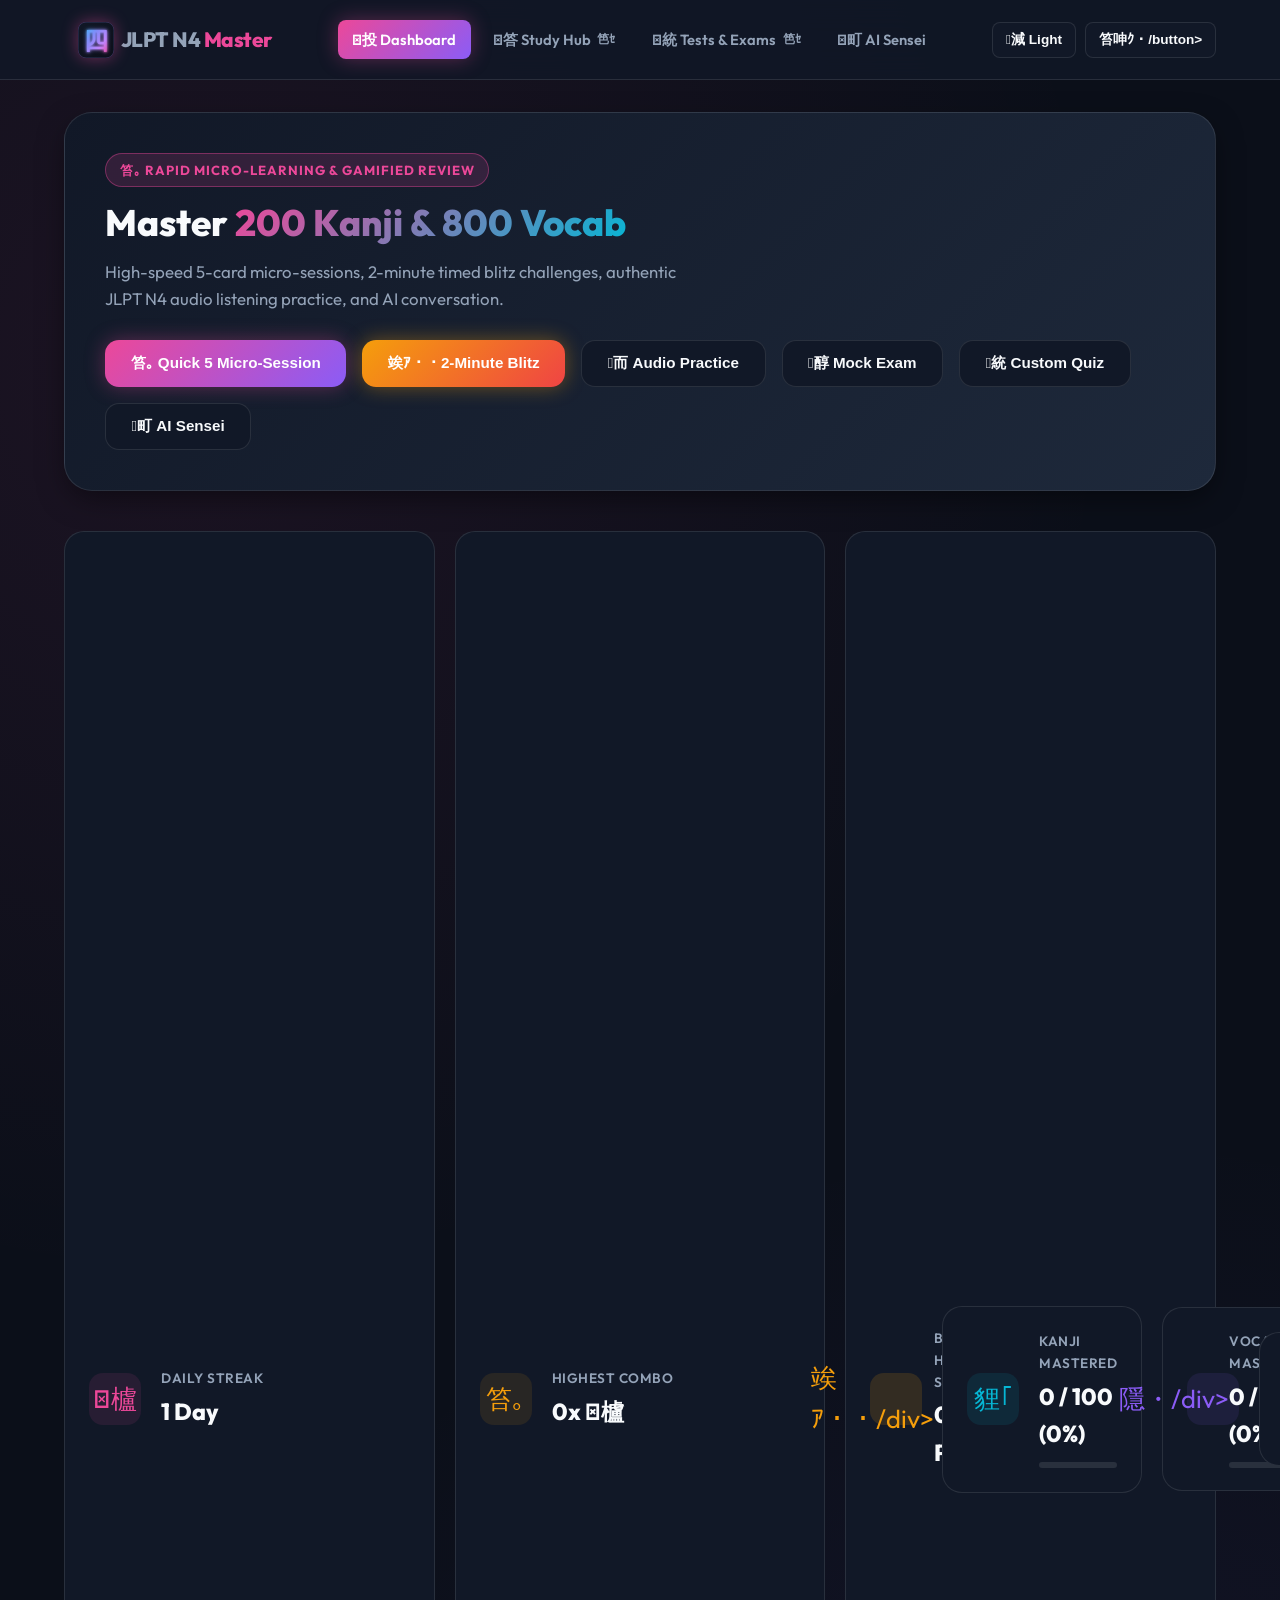
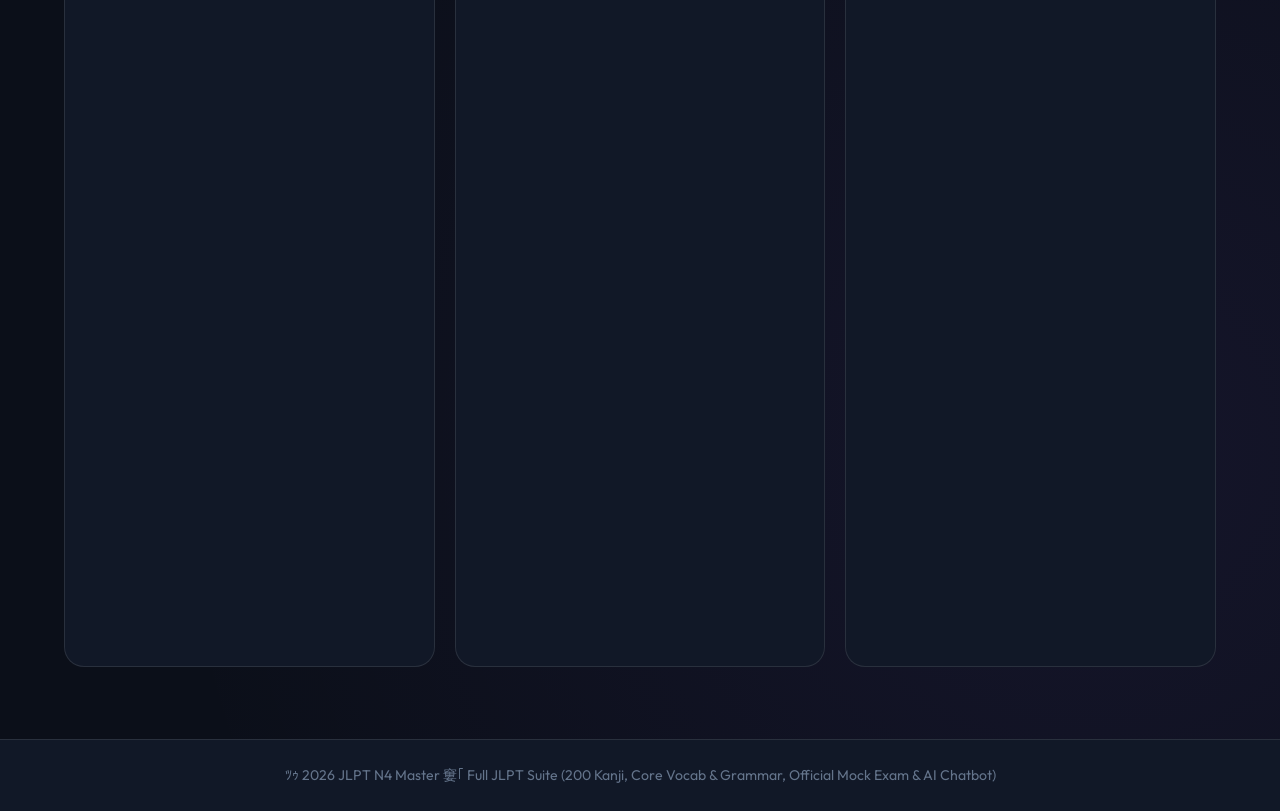
==== index.html @ e335cae8 "feat: initialize JLPT N4 Master suite with 200 Kanji, Vocab, Grammar, Listening, Mock Exam and AI Se" ====
﻿<!DOCTYPE html>
<html lang="ja" data-theme="dark">
<head>
  <meta charset="UTF-8">
  <meta name="viewport" content="width=device-width, initial-scale=1.0">
  <title>JLPT N4 Master - Flashcards, Quizzes, Official Mock Exam & AI Chat</title>
  <meta name="description" content="Master 363 JLPT N4 Kanji, 800 Vocabulary items, Grammar, Official Mock Certification Exams, and practice Japanese conversation with AI Sensei.">
  
  <!-- Favicon & Touch Icons -->
  <link rel="icon" type="image/svg+xml" href="favicon.svg">
  <link rel="icon" type="image/png" sizes="192x192" href="icon-192.png">
  <link rel="icon" type="image/png" sizes="512x512" href="icon-512.png">
  <link rel="apple-touch-icon" sizes="180x180" href="apple-touch-icon.png">
  <link rel="mask-icon" href="favicon.svg" color="#ec4899">
  
  <!-- Progressive Web App (PWA) Manifest & Standalone App Meta -->
  <link rel="manifest" href="manifest.json">
  <meta name="theme-color" content="#0b0f19">
  <meta name="mobile-web-app-capable" content="yes">
  <meta name="apple-mobile-web-app-capable" content="yes">
  <meta name="apple-mobile-web-app-status-bar-style" content="black-translucent">
  <meta name="apple-mobile-web-app-title" content="JLPT N4">
  <meta name="application-name" content="JLPT N4 Master">
  
  <!-- CSS Stylesheets -->
  <link rel="stylesheet" href="css/style.css">
  <link rel="stylesheet" href="css/components.css">
  <link rel="stylesheet" href="css/responsive.css">
</head>
<body>

  <!-- App Header & Navigation -->
  <header class="app-header">
    <div class="header-container">
      <a href="#" class="logo-brand nav-link" data-view="dashboard">
        <img src="favicon.svg" class="logo-symbol-img" alt="JLPT N4 Master Icon" width="34" height="34">
        <span class="logo-text">JLPT N4 <span>Master</span></span>
      </a>

      <nav class="app-nav">
        <ul class="nav-links">
          <li><a href="#dashboard" class="nav-link active" data-view="dashboard">投 Dashboard</a></li>
          
          <!-- Study & Lessons Submenu -->
          <li class="nav-dropdown-item">
            <button class="nav-link nav-dropdown-btn" id="nav-study-dropdown-btn" aria-haspopup="true" aria-expanded="false">
              <span>答 Study Hub</span>
              <span class="dropdown-caret">笆ｾ</span>
            </button>
            <div class="nav-dropdown-menu" id="nav-study-dropdown-menu">
              <a href="#flashcards" class="dropdown-link nav-link" data-view="flashcards">
                <div class="dropdown-link-icon">雫</div>
                <div class="dropdown-link-info">
                  <div class="dropdown-link-title">3D Flashcards</div>
                  <div class="dropdown-link-sub">Kanji & Vocab Spaced Repetition</div>
                </div>
              </a>
              <a href="#grammar" class="dropdown-link nav-link" data-view="grammar">
                <div class="dropdown-link-icon">当</div>
                <div class="dropdown-link-info">
                  <div class="dropdown-link-title">Grammar Lessons</div>
                  <div class="dropdown-link-sub">40+ Core N4 Points & Tests</div>
                </div>
              </a>
              <a href="#explore" class="dropdown-link nav-link" data-view="explore" data-explore-tab="listening">
                <div class="dropdown-link-icon">而</div>
                <div class="dropdown-link-info">
                  <div class="dropdown-link-title">Audio Listening Practice (閨ｴ隗｣)</div>
                  <div class="dropdown-link-sub">Authentic Chōkai Scenarios & Multi-Voice</div>
                </div>
              </a>
              <a href="#explore" class="dropdown-link nav-link" data-view="explore">
                <div class="dropdown-link-icon">剥</div>
                <div class="dropdown-link-info">
                  <div class="dropdown-link-title">N4 Library Explorer</div>
                  <div class="dropdown-link-sub">Search 200 Kanji & 800 Vocab</div>
                </div>
              </a>
            </div>
          </li>

          <!-- Tests & Quizzes Submenu -->
          <li class="nav-dropdown-item">
            <button class="nav-link nav-dropdown-btn" id="nav-tests-dropdown-btn" aria-haspopup="true" aria-expanded="false">
              <span>統 Tests & Exams</span>
              <span class="dropdown-caret">笆ｾ</span>
            </button>
            <div class="nav-dropdown-menu" id="nav-tests-dropdown-menu">
              <a href="#quiz" class="dropdown-link nav-link" data-view="quiz">
                <div class="dropdown-link-icon">統</div>
                <div class="dropdown-link-info">
                  <div class="dropdown-link-title">Quiz Challenge</div>
                  <div class="dropdown-link-sub">Ranges, Typing, Audio & Scramble</div>
                </div>
              </a>
              <a href="#mock-exam" class="dropdown-link nav-link" data-view="mock-exam">
                <div class="dropdown-link-icon">醇</div>
                <div class="dropdown-link-info">
                  <div class="dropdown-link-title">Official Mock Exam</div>
                  <div class="dropdown-link-sub">Full 3-Section JLPT Test (180 pts)</div>
                </div>
              </a>
            </div>
          </li>

          <li><a href="#chat" class="nav-link" data-view="chat">町 AI Sensei</a></li>
        </ul>
      </nav>

      <div class="header-actions">
        <button id="pwa-install-btn" class="icon-btn hidden" title="Install App to Home Screen" style="background: linear-gradient(135deg, var(--accent-primary), var(--accent-purple)); color: #fff; font-weight: 700; border: none; padding: 0.35rem 0.75rem; border-radius: 999px; font-size: 0.85rem;">憧 Install App</button>
        <button id="theme-toggle-btn" class="icon-btn" title="Toggle Theme">減 Light</button>
        <button id="settings-btn" class="icon-btn" title="Settings">笞呻ｸ・/button>
      </div>
    </div>
  </header>

  <!-- Main Content Container -->
  <main class="app-main">

    <!-- ==================== 1. DASHBOARD VIEW ==================== -->
    <section id="view-dashboard" class="app-view">
      <!-- Hero Banner -->
      <div class="hero-section">
        <div class="hero-text-content">
          <div class="hero-badge">笞｡ Rapid Micro-Learning & Gamified Review</div>
          <h1 class="hero-title">Master <span class="text-gradient">200 Kanji & 800 Vocab</span></h1>
          <p class="hero-subtitle">High-speed 5-card micro-sessions, 2-minute timed blitz challenges, authentic JLPT N4 audio listening practice, and AI conversation.</p>
          <div class="hero-cta-group">
            <button class="btn-primary hero-cta-btn" id="dashboard-quick-5-btn">笞｡ Quick 5 Micro-Session</button>
            <button class="btn-primary hero-cta-btn" id="dashboard-blitz-btn" style="background: linear-gradient(135deg, #f59e0b, #ef4444); box-shadow: 0 0 20px rgba(245, 158, 11, 0.4);">竢ｱ・・2-Minute Blitz</button>
            <button class="btn-secondary hero-cta-btn" data-view="explore" data-explore-tab="listening">而 Audio Practice</button>
            <button class="btn-secondary hero-cta-btn" data-view="mock-exam">醇 Mock Exam</button>
            <button class="btn-secondary hero-cta-btn" data-view="quiz">統 Custom Quiz</button>
            <button class="btn-secondary hero-cta-btn" data-view="chat">町 AI Sensei</button>
          </div>
        </div>
      </div>

      <!-- Live Statistics Grid -->
      <div class="stats-grid">
        <div class="stat-card">
          <div class="stat-icon-wrapper">櫨</div>
          <div class="stat-content">
            <div class="stat-label">Daily Streak</div>
            <div class="stat-value" id="stat-streak-val">1 Day</div>
          </div>
        </div>

        <div class="stat-card">
          <div class="stat-icon-wrapper gold">笞｡</div>
          <div class="stat-content">
            <div class="stat-label">Highest Combo</div>
            <div class="stat-value" id="stat-highest-combo">0x 櫨</div>
          </div>
        </div>

        <div class="stat-card">
          <div class="stat-icon-wrapper" style="background: rgba(245, 158, 11, 0.15); color: #f59e0b;">竢ｱ・・/div>
          <div class="stat-content">
            <div class="stat-label">Blitz High Score</div>
            <div class="stat-value" id="stat-blitz-high">0 Pts</div>
          </div>
        </div>

        <div class="stat-card">
          <div class="stat-icon-wrapper blue">貍｢</div>
          <div class="stat-content">
            <div class="stat-label">Kanji Mastered</div>
            <div class="stat-value" id="stat-kanji-mastered">0 / 100 (0%)</div>
            <div class="stat-progress-bg">
              <div class="stat-progress-fill blue" id="stat-kanji-bar" style="width: 0%;"></div>
            </div>
          </div>
        </div>

        <div class="stat-card">
          <div class="stat-icon-wrapper purple">隱・/div>
          <div class="stat-content">
            <div class="stat-label">Vocab Mastered</div>
            <div class="stat-value" id="stat-vocab-mastered">0 / 800 (0%)</div>
            <div class="stat-progress-bg">
              <div class="stat-progress-fill" id="stat-vocab-bar" style="width: 0%;"></div>
            </div>
          </div>
        </div>

        <div class="stat-card">
          <div class="stat-icon-wrapper cyan">識</div>
          <div class="stat-content">
            <div class="stat-label">Quiz Accuracy</div>
            <div class="stat-value" id="stat-accuracy-val">0%</div>
          </div>
        </div>
      </div>

      <!-- Activity Heatmap Section -->
      <div class="heatmap-section-card">
        <div class="heatmap-header">
          <div class="heatmap-title-group">
            <span class="heatmap-icon">套</span>
            <div>
              <h3 class="heatmap-title">30-Day Study Consistency</h3>
              <p class="heatmap-sub">Complete daily micro-sessions to level up your Japanese streak!</p>
            </div>
          </div>
          <div class="heatmap-legend">
            <span class="legend-label">Less</span>
            <span class="legend-cell level-0"></span>
            <span class="legend-cell level-1"></span>
            <span class="legend-cell level-2"></span>
            <span class="legend-cell level-3"></span>
            <span class="legend-cell level-4"></span>
            <span class="legend-label">More</span>
          </div>
        </div>
        <div class="heatmap-grid-wrapper">
          <div class="heatmap-grid" id="dashboard-heatmap-grid">
            <!-- Dynamically populated 28-day cells -->
          </div>
        </div>
      </div>

      <!-- Quick Learning Hub -->
      <div class="quick-hub-grid">
        <div class="dashboard-quick-card" data-view="flashcards">
          <div class="quick-card-header">
            <span class="quick-card-icon">雫</span>
            <h3 class="quick-card-title">3D SRS Flashcards</h3>
          </div>
          <p class="quick-card-desc">Rapid 5-card micro-sessions, instant mistake recycling ~3 cards later, combo streaks, and spaced repetition grading.</p>
        </div>

        <div class="dashboard-quick-card" data-view="quiz">
          <div class="quick-card-header">
            <span class="quick-card-icon">笞｡</span>
            <h3 class="quick-card-title">2-Min Blitz & Quizzes</h3>
          </div>
          <p class="quick-card-desc">Rapid-fire 120s Blitz mode, Typing recall, Audio prompts, Sentence Scrambler, and Particle Fill-ins.</p>
        </div>

        <div class="dashboard-quick-card" data-view="mock-exam">
          <div class="quick-card-header">
            <span class="quick-card-icon">醇</span>
            <h3 class="quick-card-title">Official JLPT Mock Exam</h3>
          </div>
          <p class="quick-card-desc">Simulate the full 3-section JLPT N4 Certification Exam (Kanji/Vocab, Grammar/Reading & Listening) with 180-point scoring.</p>
        </div>

        <div class="dashboard-quick-card" data-view="chat">
          <div class="quick-card-header">
            <span class="quick-card-icon">町</span>
            <h3 class="quick-card-title">AI Sensei Japanese Chat</h3>
          </div>
          <p class="quick-card-desc">Roleplay 7 real-life scenarios (Restaurant, Directions, Self-Intro, Shopping) with voice input and audio speech.</p>
        </div>

        <div class="dashboard-quick-card" data-view="explore" data-explore-tab="listening">
          <div class="quick-card-header">
            <span class="quick-card-icon">而</span>
            <h3 class="quick-card-title">JLPT Audio Listening (閨ｴ隗｣)</h3>
          </div>
          <p class="quick-card-desc">Practice 24 authentic talking scenarios across all 4 official sections (Task, Key Point, Utterance & Quick Response) with multi-voice audio.</p>
        </div>

        <div class="dashboard-quick-card" data-view="grammar">
          <div class="quick-card-header">
            <span class="quick-card-icon">当</span>
            <h3 class="quick-card-title">Grammar Lessons & Hub</h3>
          </div>
          <p class="quick-card-desc">Master 40+ essential N4 particle structures, verb conjugations, and sentence construction rules.</p>
        </div>
      </div>

      <!-- Recent Activity History -->
      <div class="section-title">葡 Recent Activity History</div>
      <div class="history-card">
        <div id="dashboard-recent-history">
          <!-- Dynamically populated -->
        </div>
      </div>
    </section>

    <!-- ==================== 2. FLASHCARDS VIEW ==================== -->
    <section id="view-flashcards" class="app-view hidden">
      <!-- Session Top Bar with Animated Progress Bar & Zen Mode Toggle -->
      <div class="session-top-bar">
        <div class="session-progress-info">
          <span class="session-progress-badge" id="fc-progress-text">1 / 5</span>
          <div class="session-progress-track">
            <div id="fc-progress-bar" class="session-progress-fill" style="width: 20%;"></div>
          </div>
        </div>

        <div class="session-actions-right">
          <div class="combo-pill hidden" id="fc-combo-badge">
            櫨 <span id="fc-combo-count">2</span>x Combo!
          </div>
          <button id="fc-zen-btn" class="icon-btn zen-btn" title="Toggle Distraction-Free Focus Mode (Key Z)">
            ｧ・Zen Mode
          </button>
        </div>
      </div>

      <!-- Flashcards Control Bar -->
      <div class="fc-controls-bar">
        <div class="filter-group">
          <select id="fc-session-limit-select" class="styled-select" style="font-weight: 700; border-color: var(--accent-primary);">
            <option value="5" selected>笞｡ 5 Cards (Micro-Session)</option>
            <option value="10">逃 10 Cards (Standard)</option>
            <option value="20">答 20 Cards (Deep Study)</option>
            <option value="0">笙ｾ・・All Cards (Full Deck)</option>
          </select>

          <select id="fc-type-select" class="styled-select">
            <option value="kanji">200 N4 Kanji</option>
            <option value="vocab">N4 Vocabulary</option>
            <option value="grammar">Grammar Points</option>
          </select>

          <select id="fc-category-filter" class="styled-select">
            <option value="all">All Categories</option>
          </select>

          <select id="fc-srs-filter" class="styled-select">
            <option value="all">All Cards</option>
            <option value="unseen">Unseen</option>
            <option value="learning">Learning</option>
            <option value="mastered">Mastered</option>
            <option value="bookmarked">箝・Bookmarked</option>
            <option value="unbookmarked">笘・Not Starred (Unfamiliar)</option>
          </select>

          <button id="fc-import-deck-btn" class="icon-btn" style="padding: 0.5rem 0.9rem; font-weight: 700; border-color: var(--accent-primary); color: var(--accent-primary); white-space: nowrap;">
            踏 Import Anki / Deck
          </button>
        </div>
      </div>

      <!-- 3D Flashcard Stage -->
      <div class="flashcard-stage">
        <div id="flashcard" class="flashcard-inner">
          <!-- Front Face -->
          <div class="flashcard-face card-front-face" id="card-front">
            <!-- Dynamically populated -->
          </div>

          <!-- Back Face -->
          <div class="flashcard-face card-back-face" id="card-back">
            <!-- Dynamically populated -->
          </div>
        </div>
      </div>

      <!-- Action Toolbar with Keycap Hints -->
      <div class="fc-toolbar">
        <button id="fc-prev-btn" class="fc-action-btn" title="Previous Card (P)">笳</button>
        <button id="fc-speak-btn" class="fc-action-btn" title="Listen Pronunciation (Key S)">
          <span>矧</span> <kbd class="key-hint">S</kbd>
        </button>
        <button id="fc-flip-btn" class="fc-action-btn wide" title="Flip Card (Spacebar)">
          <span>売 Flip Card</span> <kbd class="key-hint">Space</kbd>
        </button>
        <button id="fc-bookmark-btn" class="fc-action-btn" title="Bookmark Card">笘・/button>
        <button id="fc-shuffle-btn" class="fc-action-btn" title="Shuffle Deck">楳</button>
        <button id="fc-next-btn" class="fc-action-btn" title="Next Card (N)">笆ｶ</button>
      </div>

      <!-- SRS Grading Bar with Keycaps & Mistake Recycling Hint -->
      <div class="srs-grade-bar">
        <button class="srs-grade-btn again" data-srs-level="1" title="Re-inserts card ~3 cards later for instant repetition">
          <div class="srs-label-group">
            <span class="srs-main-label">Again (1)</span>
            <span class="srs-recycle-tag">煤 Re-rolls in 3 cards</span>
          </div>
          <kbd class="key-hint">1 / 笳</kbd>
        </button>
        <button class="srs-grade-btn hard" data-srs-level="2" title="Re-inserts card ~4 cards later">
          <div class="srs-label-group">
            <span class="srs-main-label">Hard (2)</span>
            <span class="srs-recycle-tag">煤 Re-rolls in 4 cards</span>
          </div>
          <kbd class="key-hint">2 / 笆ｼ</kbd>
        </button>
        <button class="srs-grade-btn good" data-srs-level="3" title="Advances combo & marks learning">
          <div class="srs-label-group">
            <span class="srs-main-label">Good (3)</span>
            <span class="srs-recycle-tag">笞｡ Combo +1</span>
          </div>
          <kbd class="key-hint">3 / 笆ｲ</kbd>
        </button>
        <button class="srs-grade-btn easy" data-srs-level="4" title="Advances combo & marks mastered">
          <div class="srs-label-group">
            <span class="srs-main-label">Easy / Mastered (4)</span>
            <span class="srs-recycle-tag">櫨 Mega Boost</span>
          </div>
          <kbd class="key-hint">4 / 笆ｶ</kbd>
        </button>
      </div>

      <!-- Session Completion Modal -->
      <div id="fc-completion-modal" class="modal-overlay hidden">
        <div class="modal-dialog completion-modal-dialog">
          <button id="fc-modal-close-btn" class="modal-close-btn" title="Close">笨・/button>
          
          <div class="completion-header">
            <div class="completion-trophy">醇</div>
            <h2 class="completion-title">Micro-Session Complete!</h2>
            <p class="completion-sub">縺顔夢繧梧ｧ倥〒縺励◆・・Great job mastering this set.</p>
          </div>

          <div class="completion-metrics-grid">
            <div class="completion-metric-card">
              <span class="metric-icon">雫</span>
              <span class="metric-val" id="fc-modal-total-reviewed">5 Cards</span>
              <span class="metric-lbl">Reviewed</span>
            </div>
            <div class="completion-metric-card">
              <span class="metric-icon">識</span>
              <span class="metric-val" id="fc-modal-accuracy">100%</span>
              <span class="metric-lbl">Mastery Accuracy</span>
            </div>
            <div class="completion-metric-card">
              <span class="metric-icon">櫨</span>
              <span class="metric-val" id="fc-modal-max-combo">5x</span>
              <span class="metric-lbl">Max Combo</span>
            </div>
            <div class="completion-metric-card">
              <span class="metric-icon">竢ｱ・・/span>
              <span class="metric-val" id="fc-modal-time">45s</span>
              <span class="metric-lbl">Session Time</span>
            </div>
          </div>

          <div class="completion-actions">
            <button id="fc-modal-next-session-btn" class="btn-primary" style="flex: 1; justify-content: center;">
              笞｡ Start Next 5 Cards 筐・            </button>
            <button id="fc-modal-retry-mistakes-btn" class="btn-secondary hidden" style="color: var(--accent-red); border-color: var(--accent-red);">
              煤 Retry Missed Cards
            </button>
            <button id="fc-modal-dashboard-btn" class="btn-secondary">
              匠 Dashboard
            </button>
          </div>
        </div>
      </div>

      <!-- Anki / Custom Deck Import Modal -->
      <div id="anki-import-modal" class="modal-overlay hidden">
        <div class="modal-dialog" style="max-width: 650px; width: 92vw;">
          <button id="anki-import-close-btn" class="modal-close-btn" title="Close">笨・/button>
          
          <div style="display: flex; align-items: center; gap: 0.75rem; margin-bottom: 0.5rem;">
            <span style="font-size: 1.75rem;">踏</span>
            <h2 style="font-size: 1.5rem; font-weight: 800; margin: 0;">Import Anki / Custom Flashcards</h2>
          </div>
          <p style="color: var(--text-secondary); font-size: 0.92rem; margin-bottom: 1.25rem;">
            Import cards from Anki exports (.txt, .tsv, .csv), paste text, or upload JSON files. Front and Back faces will be rendered in full 3D SRS flashcards.
          </p>

          <div style="display: flex; flex-direction: column; gap: 1rem;">
            <div class="setup-field">
              <label for="anki-deck-name-input">Deck Name</label>
              <input type="text" id="anki-deck-name-input" class="styled-input" placeholder="e.g. My Custom N4 Vocab / Genki Lesson 1" value="My Anki Deck">
            </div>

            <div class="setup-field">
              <label>Upload Anki / TSV / CSV / JSON File</label>
              <div id="anki-drop-zone" style="border: 2px dashed var(--border-color); border-radius: 12px; padding: 1.5rem; text-align: center; cursor: pointer; transition: all 0.2s ease; background: rgba(255,255,255,0.02);">
                <span style="font-size: 2rem; display: block; margin-bottom: 0.5rem;">刀</span>
                <span style="font-weight: 700; color: var(--accent-primary);">Click to select file</span> or drag & drop here
                <div style="font-size: 0.8rem; color: var(--text-muted); margin-top: 0.25rem;">Supports .txt, .tsv, .csv, .json</div>
                <input type="file" id="anki-file-input" accept=".txt,.tsv,.csv,.json" style="display: none;">
              </div>
            </div>

            <div class="setup-field">
              <div style="display: flex; justify-content: space-between; align-items: center; margin-bottom: 0.35rem;">
                <label for="anki-paste-textarea" style="margin: 0;">Or Paste Anki Cards Text</label>
                <div style="display: flex; gap: 0.5rem; align-items: center;">
                  <span style="font-size: 0.8rem; color: var(--text-muted);">Delimiter:</span>
                  <select id="anki-delimiter-select" class="styled-select sm" style="padding: 0.2rem 0.5rem; font-size: 0.8rem;">
                    <option value="auto" selected>Auto-Detect (Tab/Comma/Pipe)</option>
                    <option value="tab">Tab (\t)</option>
                    <option value="comma">Comma (,)</option>
                    <option value="pipe">Pipe (|)</option>
                    <option value="semicolon">Semicolon (;)</option>
                  </select>
                </div>
              </div>
              <textarea id="anki-paste-textarea" class="styled-input" style="height: 120px; font-family: monospace; font-size: 0.88rem; line-height: 1.4; resize: vertical;" placeholder="Paste Anki cards (e.g. Front [Tab] Back [Tab] Reading)&#10;鬟溘∋繧・#9;縺溘∋繧・#9;To eat&#10;鬟ｲ繧&#9;縺ｮ繧&#9;To drink"></textarea>
            </div>

            <!-- Parse Preview Summary -->
            <div id="anki-preview-box" class="hidden" style="background: rgba(16, 185, 129, 0.1); border: 1px solid rgba(16, 185, 129, 0.3); border-radius: 8px; padding: 0.75rem 1rem; font-size: 0.9rem; color: #10b981; display: flex; justify-content: space-between; align-items: center;">
              <span id="anki-preview-count">笨・0 cards detected</span>
              <span style="font-size: 0.8rem; opacity: 0.9;">Ready to import</span>
            </div>

            <!-- Existing Custom Decks Manager List -->
            <div id="anki-existing-decks-box" class="hidden" style="margin-top: 0.25rem;">
              <label style="font-size: 0.85rem; color: var(--text-muted); margin-bottom: 0.4rem; display: block;">Your Imported Decks</label>
              <div id="anki-existing-decks-list" style="display: flex; flex-direction: column; gap: 0.4rem; max-height: 110px; overflow-y: auto;">
                <!-- Injected dynamically -->
              </div>
            </div>

            <div style="display: flex; gap: 0.75rem; margin-top: 0.5rem;">
              <button id="anki-submit-import-btn" class="btn-primary" style="flex: 1; justify-content: center; font-size: 1rem; padding: 0.8rem;">
                踏 Import Deck & Study
              </button>
              <button id="anki-cancel-btn" class="btn-secondary" style="padding: 0.8rem 1.25rem;">
                Cancel
              </button>
            </div>
          </div>
        </div>
      </div>
    </section>

    <!-- ==================== 3. QUIZ VIEW ==================== -->
    <section id="view-quiz" class="app-view hidden">
      <!-- Quiz Setup Screen -->
      <div id="quiz-setup-view" class="quiz-card-wrapper">
        <div style="display: flex; justify-content: space-between; align-items: center; flex-wrap: wrap; gap: 1rem; margin-bottom: 1rem;">
          <div>
            <h2 style="font-size: 1.8rem; font-weight: 800; margin-bottom: 0.3rem;">統 JLPT N4 Quiz Challenge</h2>
            <p style="color: var(--text-secondary);">Select 2-Minute Blitz Mode for continuous rapid-fire practice, or customize your question formats.</p>
          </div>
          <button id="quiz-start-blitz-btn" class="btn-primary" style="background: linear-gradient(135deg, #f59e0b, #ef4444); box-shadow: 0 0 20px rgba(245, 158, 11, 0.4); padding: 0.8rem 1.6rem;">
            竢ｱ・・Launch 2-Minute Blitz Mode 筐・          </button>
        </div>

        <div class="quiz-setup-grid">
          <!-- Quiz Topic / Mode -->
          <div class="setup-field">
            <label for="quiz-type-select">Quiz Topic</label>
            <select id="quiz-type-select" class="styled-select" style="width: 100%;">
              <option value="kanji">Kanji (200 N4 Kanji)</option>
              <option value="vocab" selected>Vocabulary (N4 Vocabulary)</option>
              <option value="grammar">Grammar & Particles</option>
              <option value="listening_scenarios">而 JLPT N4 Listening (Authentic Test Scenarios)</option>
              <option value="mixed">Mixed JLPT N4 Challenge</option>
            </select>
          </div>

          <!-- Question Format -->
          <div class="setup-field">
            <label for="quiz-format-select">Question Format</label>
            <select id="quiz-format-select" class="styled-select" style="width: 100%;">
              <option value="mix" selected>笨ｨ Dynamic Mix (Most Challenging!)</option>
              <option value="mcq">統 Multiple Choice (4 Options)</option>
              <option value="typing">竚ｨ・・Typing / Recall Challenge</option>
              <option value="listening">而 Audio Listening Comprehension</option>
              <option value="scramble">ｧｩ Sentence Scramble Challenge</option>
              <option value="particle">識 Particle Cloze Blank</option>
              <option value="true_false">笞｡ True / False Lightning Speed</option>
            </select>
          </div>

          <!-- Range Mode Selector -->
          <div class="setup-field">
            <label for="quiz-range-select">Study Range Filter</label>
            <select id="quiz-range-select" class="styled-select" style="width: 100%;">
              <option value="all" selected>All Items (Full Pool)</option>
              <option value="unbookmarked">笘・Unstarred / Unfamiliar Only (Not Pinned)</option>
              <option value="batch">Study Batch Range</option>
              <option value="custom">Custom ID Range (From - To)</option>
              <option value="category">By Category</option>
              <option value="bookmarked">箝・Bookmarked Items Only</option>
            </select>
          </div>

          <!-- Range: Preset Batch Dropdown -->
          <div class="setup-field hidden" id="quiz-range-batch-field">
            <label for="quiz-range-batch-select">Select Batch</label>
            <select id="quiz-range-batch-select" class="styled-select" style="width: 100%;">
              <!-- Injected dynamically -->
            </select>
          </div>

          <!-- Range: Category Dropdown -->
          <div class="setup-field hidden" id="quiz-range-category-field">
            <label for="quiz-range-category-select">Select Category</label>
            <select id="quiz-range-category-select" class="styled-select" style="width: 100%;">
              <!-- Injected dynamically -->
            </select>
          </div>

          <!-- Range: Custom Start / End Group -->
          <div class="setup-field hidden" id="quiz-range-custom-group" style="grid-column: 1 / -1;">
            <label>Custom ID Range (Enter start & end numbers)</label>
            <div style="display: flex; gap: 0.75rem; align-items: center;">
              <input type="number" id="quiz-range-start" class="styled-input" style="flex: 1;" placeholder="From ID" value="1" min="1">
              <span style="font-weight: 700; color: var(--text-secondary);">筐・/span>
              <input type="number" id="quiz-range-end" class="styled-input" style="flex: 1;" placeholder="To ID" value="50" min="1">
            </div>
          </div>

          <!-- Number of Questions -->
          <div class="setup-field">
            <label for="quiz-count-select">Number of Questions</label>
            <select id="quiz-count-select" class="styled-select" style="width: 100%;">
              <option value="5" selected>笞｡ 5 Questions (Micro-Quiz)</option>
              <option value="10">10 Questions (Standard)</option>
              <option value="20">20 Questions</option>
              <option value="50">50 Questions (Deep Study)</option>
            </select>
          </div>

          <!-- Question Sequencing Algorithm -->
          <div class="setup-field">
            <label for="quiz-algo-select">Question Sequencing Algorithm</label>
            <select id="quiz-algo-select" class="styled-select" style="width: 100%; border-color: var(--accent-primary);">
              <option value="smart_star" selected>箝・Smart Star & SRS Priority (Recommended)</option>
              <option value="unstarred_first">笘・Unstarred / Unfamiliar First (Priority)</option>
              <option value="starred_first">検 Starred Favorites First</option>
              <option value="missed_first">煤 Hardest & Recently Missed First</option>
              <option value="random">楳 Balanced Random (No Immediate Repeats)</option>
              <option value="progressive">嶋 Progressive N4 Order (ID 1 筐・100)</option>
            </select>
          </div>

          <!-- Sprint Timer Toggle -->
          <div class="setup-field" style="display: flex; flex-direction: column; justify-content: center;">
            <label for="quiz-timer-toggle">Sprint Timer (15s / question)</label>
            <label style="display: flex; align-items: center; gap: 0.5rem; cursor: pointer; font-weight: 600;">
              <input type="checkbox" id="quiz-timer-toggle" style="width: 18px; height: 18px; cursor: pointer;">
              <span>Enable Timer Attack</span>
            </label>
          </div>
        </div>

        <button id="quiz-start-btn" class="btn-primary" style="width: 100%; justify-content: center; font-size: 1.1rem; padding: 0.9rem;">
          噫 Start Standard Quiz Challenge
        </button>
      </div>

      <!-- Active Quiz Screen -->
      <div id="quiz-active-view" class="quiz-card-wrapper hidden">
        <!-- Top Session Progress & Zen Controls -->
        <div class="session-top-bar" style="margin-bottom: 1.25rem;">
          <div class="session-progress-info">
            <span class="session-progress-badge" id="quiz-q-index">Question 1 / 10</span>
            <div class="session-progress-track">
              <div id="quiz-progress-bar" class="session-progress-fill" style="width: 10%;"></div>
            </div>
          </div>

          <div class="session-actions-right">
            <div class="combo-pill hidden" id="quiz-combo-badge">
              櫨 <span id="quiz-combo-count">2</span>x Combo!
            </div>
            <button id="quiz-zen-btn" class="icon-btn zen-btn" title="Toggle Distraction-Free Focus Mode (Key Z)">
              ｧ・Zen Mode
            </button>
          </div>
        </div>

        <div class="quiz-header-bar">
          <div style="display: flex; align-items: center; gap: 0.75rem;">
            <span class="badge-tag" id="quiz-q-format-badge" style="background: rgba(236, 72, 153, 0.15); color: var(--accent-primary);">Challenge</span>
            <button id="quiz-star-btn" class="icon-btn" title="Star / Favorite this item (Bookmark in Library)" style="padding: 0.2rem 0.6rem; font-size: 1.1rem; border-radius: 8px;">
              笘・            </button>
          </div>
          
          <!-- Regular Sprint Timer Box -->
          <div class="quiz-timer-box hidden" id="quiz-timer-box">
            <span id="quiz-timer-num" style="font-weight: 800; color: var(--accent-primary);">15s</span>
            <div class="quiz-timer-track">
              <div id="quiz-timer-bar" class="quiz-timer-fill" style="width: 100%;"></div>
            </div>
          </div>

          <!-- 2-Minute Blitz Countdown Box -->
          <div class="quiz-timer-box blitz-box hidden" id="quiz-blitz-timer-box" style="background: rgba(245, 158, 11, 0.15); border: 1px solid rgba(245, 158, 11, 0.4); padding: 0.35rem 0.85rem; border-radius: 999px;">
            <span style="font-size: 0.9rem; font-weight: 700; color: #f59e0b;">竢ｱ・・Blitz Time:</span>
            <span id="quiz-blitz-timer-num" style="font-weight: 800; color: #f59e0b; font-size: 1.1rem;">2:00</span>
          </div>

          <div style="font-weight: 800; color: var(--accent-cyan);" id="quiz-live-score">Score: 0</div>
        </div>

        <div class="quiz-question-box">
          <div class="quiz-q-title" id="quiz-question-title">荳</div>
          <div class="quiz-q-sub" id="quiz-question-sub">What is the English meaning of this Kanji?</div>
          <button id="quiz-speak-question-btn" class="icon-btn" style="margin: 0.5rem auto 0 auto;">矧 Pronounce</button>
        </div>

        <!-- Audio Prompt Wave Card (For Listening Questions) -->
        <div class="quiz-audio-prompt-card hidden" id="quiz-audio-prompt-card">
          <div class="audio-wave-anim">
            <span></span><span></span><span></span><span></span><span></span>
          </div>
          <button id="quiz-audio-replay-btn" class="btn-secondary" style="margin-top: 0.75rem;">矧 Replay Spoken Audio</button>
        </div>

        <!-- 1. Multiple Choice Options Grid -->
        <div class="quiz-options-grid" id="quiz-options-grid">
          <!-- Dynamically populated -->
        </div>

        <!-- 2. Typing Challenge Input Form -->
        <div class="quiz-typing-container hidden" id="quiz-typing-container">
          <div class="typing-input-wrapper">
            <input type="text" id="quiz-typing-input" class="quiz-typing-input" placeholder="Type meaning or Romaji/Kana..." autocomplete="off">
            <button id="quiz-typing-submit-btn" class="btn-primary">Submit 筐・/button>
          </div>
          <div class="typing-helper-hint">庁 Press <kbd class="key-hint">Enter</kbd> to submit. Accepts English meanings, Romaji, and Hiragana.</div>
        </div>

        <!-- 3. Sentence Scramble Slots & Tokens -->
        <div class="quiz-scramble-container hidden" id="quiz-scramble-container">
          <div class="scramble-slots-box" id="quiz-scramble-slots">
            <!-- Assembled Tokens -->
          </div>
          <div class="scramble-tokens-pool" id="quiz-scramble-tokens-pool">
            <!-- Source Token Chips -->
          </div>
          <div style="display: flex; gap: 0.75rem; margin-top: 1rem; justify-content: flex-end;">
            <button id="quiz-scramble-reset-btn" class="btn-secondary" style="padding: 0.5rem 1rem;">売 Reset</button>
            <button id="quiz-scramble-submit-btn" class="btn-primary" style="padding: 0.5rem 1.4rem;">Check Sentence 筐・/button>
          </div>
        </div>

        <!-- 4. True / False Lightning Grid -->
        <div class="quiz-tf-grid hidden" id="quiz-tf-container">
          <button id="quiz-tf-true-btn" class="quiz-tf-btn true-btn">
            <span class="tf-icon">箝・/span>
            <span class="tf-text">True (豁｣縺励＞)</span>
            <span class="tf-shortcut"><kbd class="key-hint">T / 1</kbd></span>
          </button>
          <button id="quiz-tf-false-btn" class="quiz-tf-btn false-btn">
            <span class="tf-icon">笶・/span>
            <span class="tf-text">False (驕輔≧)</span>
            <span class="tf-shortcut"><kbd class="key-hint">F / 2</kbd></span>
          </button>
        </div>

        <!-- Explanation Feedback Box -->
        <div class="quiz-explanation-box hidden" id="quiz-explanation-box">
          <!-- Injected dynamically -->
        </div>

        <button id="quiz-next-btn" class="btn-primary hidden" style="width: 100%; justify-content: center; margin-top: 1rem;">
          Next Question 筐・<kbd class="key-hint" style="margin-left: 0.5rem;">Enter</kbd>
        </button>
      </div>

      <!-- Quiz Results Screen -->
      <div id="quiz-results-view" class="quiz-card-wrapper hidden">
        <div class="quiz-results-card">
          <div class="results-hero-badge" id="quiz-res-badge">醇 JLPT N4 Master</div>
          <div class="results-score-big" id="quiz-res-score">10 / 10</div>
          <div class="results-accuracy" id="quiz-res-accuracy">100% Accuracy</div>
          <div style="font-size: 1.05rem; font-weight: 700; color: #f59e0b; margin-bottom: 1.5rem;" id="quiz-res-combo">5x Max Combo 櫨</div>
          <div class="results-actions">
            <button id="quiz-restart-btn" class="btn-primary">売 New Quiz</button>
            <button id="quiz-retry-mistakes-btn" class="btn-secondary hidden">笞・・Retry Missed Questions</button>
          </div>
        </div>
      </div>
    </section>

    <!-- ==================== 4. JLPT OFFICIAL MOCK EXAM VIEW ==================== -->
    <section id="view-mock-exam" class="app-view hidden">
      <!-- Exam Intro Screen -->
      <div id="exam-intro-view" class="quiz-card-wrapper">
        <div class="exam-intro-header">
          <div class="hero-badge" style="background: rgba(6, 182, 212, 0.15); color: var(--accent-cyan); border-color: rgba(6, 182, 212, 0.4);">Official Test Simulation</div>
          <h2 style="font-size: 2rem; font-weight: 900; margin-bottom: 0.6rem;">醇 JLPT N4 Official Mock Certification Exam</h2>
          <p style="color: var(--text-secondary); font-size: 1.05rem;">
            Test your comprehensive Japanese language proficiency under official JLPT test conditions.
          </p>
        </div>

        <div class="exam-structure-grid">
          <div class="exam-structure-card">
            <div class="sec-badge">Section 1</div>
            <h3>險隱樒衍隴假ｼ域枚蟄励・隱槫ｽ呻ｼ・/h3>
            <p>Kanji & Vocabulary (25 Questions 窶｢ 60 Pts)</p>
            <div class="sec-tags">Kanji Reading 窶｢ Orthography 窶｢ Context 窶｢ Synonyms</div>
          </div>

          <div class="exam-structure-card">
            <div class="sec-badge">Section 2</div>
            <h3>險隱樒衍隴假ｼ域枚豕包ｼ峨・隱ｭ隗｣</h3>
            <p>Grammar & Reading (20 Questions 窶｢ 60 Pts)</p>
            <div class="sec-tags">Particle Blanks 窶｢ 笘・Star Sentence Ordering 窶｢ Reading Passages</div>
          </div>

          <div class="exam-structure-card">
            <div class="sec-badge">Section 3</div>
            <h3>閨ｴ隗｣ (Listening)</h3>
            <p>Listening Comprehension (15 Questions 窶｢ 60 Pts)</p>
            <div class="sec-tags">Task Comprehension 窶｢ Key Points 窶｢ Quick Responses (Audio)</div>
          </div>
        </div>

        <div class="exam-rules-banner">
          <h4>搭 Official JLPT Scoring & Standards</h4>
          <ul>
            <li><strong>Total Score:</strong> 180 Points (60 min timer).</li>
            <li><strong>Passing Criteria:</strong> Overall score of <strong>80 / 180 (44.4%)</strong> or higher.</li>
            <li><strong>Sectional Minimum:</strong> At least <strong>19 / 60 points</strong> in every individual section.</li>
          </ul>
        </div>

        <button id="exam-start-btn" class="btn-primary" style="width: 100%; justify-content: center; font-size: 1.15rem; padding: 1rem; margin-top: 1.5rem;">
          潤 Begin Official JLPT N4 Exam
        </button>
      </div>

      <!-- Active Exam Screen -->
      <div id="exam-active-view" class="quiz-card-wrapper hidden" style="max-width: 900px;">
        <!-- Exam Top Bar -->
        <div class="exam-header-bar">
          <div class="exam-title-group">
            <div id="exam-q-part-badge" class="badge-tag" style="background: rgba(236, 72, 153, 0.15); color: var(--accent-primary);">Section 1: Kanji & Vocab</div>
            <div id="exam-timer-display" class="exam-timer">竢ｱ・・60:00</div>
          </div>
          <button id="exam-submit-btn" class="btn-secondary" style="color: var(--accent-cyan); border-color: var(--accent-cyan); padding: 0.4rem 1rem;">
            豆 Finish & Submit Exam
          </button>
        </div>

        <!-- Section Navigation Tabs -->
        <div class="exam-section-tabs" id="exam-section-tabs">
          <!-- Section Tabs -->
        </div>

        <!-- Question Palette Navigator -->
        <div class="exam-palette-container">
          <div class="palette-label">Question Jump:</div>
          <div class="exam-palette-grid" id="exam-question-palette">
            <!-- 1, 2, 3... Palette numbers -->
          </div>
        </div>

        <!-- Active Question Card -->
        <div class="exam-question-stage">
          <div class="exam-instruction" id="exam-q-instruction">・ｿ・ｿ・ｿ縺ｮ險闡峨・縺ｩ縺・ｪｭ縺ｿ縺ｾ縺吶°縲ゆｸ逡ｪ縺・＞繧ゅ・繧剃ｸ縺､驕ｸ繧薙〒縺上□縺輔＞縲・/div>

          <!-- Reading Passage Container (When applicable) -->
          <div class="exam-passage-box hidden" id="exam-q-passage-box">
            <div class="passage-header">当 Reading Passage / Notice:</div>
            <div class="passage-body" id="exam-q-passage-text"></div>
          </div>

          <!-- Audio Listening Container (When applicable) -->
          <div class="exam-audio-box hidden" id="exam-q-audio-box">
            <button id="exam-q-audio-play-btn" class="btn-primary sm">矧 Play Dialogue Audio</button>
            <span id="exam-q-audio-status" style="font-size: 0.88rem; color: var(--text-secondary);">Click to play listening prompt</span>
          </div>

          <!-- Question Body Lead / Title -->
          <div class="exam-q-title-box" id="exam-q-title">
            <!-- Question text or star sentence layout -->
          </div>

          <!-- Options Grid -->
          <div class="exam-options-grid" id="exam-q-options">
            <!-- 4 Options -->
          </div>

          <!-- Bottom Stage Controls -->
          <div class="exam-stage-footer">
            <button id="exam-q-flag-btn" class="icon-btn">承・・Flag for Review</button>
            <div style="display: flex; gap: 0.75rem;">
              <button id="exam-prev-q-btn" class="btn-secondary" style="padding: 0.5rem 1.2rem;">笳 Previous</button>
              <button id="exam-next-q-btn" class="btn-primary" style="padding: 0.5rem 1.4rem;">Next Question 笆ｶ</button>
            </div>
          </div>
        </div>
      </div>

      <!-- Exam Results & Score Report -->
      <div id="exam-results-view" class="quiz-card-wrapper hidden" style="max-width: 900px;">
        <div class="exam-report-card">
          <div class="report-header">
            <div class="results-hero-badge" id="exam-res-status-badge">脂 PASSED (蜷域ｼ)</div>
            <div style="font-size: 0.95rem; color: var(--text-secondary); margin-bottom: 0.5rem;">Official Japanese Language Proficiency Test 窶｢ Level N4 Mock Certificate</div>
            <div class="exam-total-score-box">
              <span class="score-num" id="exam-res-total-score">162 / 180</span>
              <span class="score-lbl">Total Score</span>
            </div>
            <p id="exam-res-passing-notice" class="passing-notice">JLPT N4 Passing Standard: 90/180 points with minimum 19 points in all sections.</p>
          </div>

          <!-- Section Breakdown Cards -->
          <div class="exam-sections-summary" id="exam-res-sections-grid">
            <!-- Dynamically populated -->
          </div>

          <!-- Question-by-Question Review -->
          <div class="exam-review-container">
            <h3 style="font-size: 1.3rem; font-weight: 800; margin-bottom: 1.25rem;">統 Comprehensive Answer Review & Explanations</h3>
            <div id="exam-res-review-container">
              <!-- Dynamically populated -->
            </div>
          </div>

          <div style="display: flex; justify-content: center; gap: 1rem; margin-top: 2rem;">
            <button id="exam-restart-btn" class="btn-primary" style="padding: 0.85rem 2rem;">売 Retake Mock Exam</button>
          </div>
        </div>
      </div>
    </section>

    <!-- ==================== 5. CONVERSATIONAL CHATBOT VIEW (AI SENSEI) ==================== -->
    <section id="view-chat" class="app-view hidden">
      <div class="chat-main-wrapper">
        <!-- Top Scenario Selector Bar -->
        <div class="chat-top-header">
          <div style="display: flex; justify-content: space-between; align-items: center; flex-wrap: wrap; gap: 1rem; margin-bottom: 1rem;">
            <div>
              <h2 style="font-size: 1.8rem; font-weight: 800; display: flex; align-items: center; gap: 0.6rem;">
                <span>町</span> AI Sensei <span class="badge-tag" style="background: rgba(236, 72, 153, 0.15); color: var(--accent-primary);">莨夊ｩｱ (Conversation)</span>
              </h2>
              <p style="color: var(--text-secondary); font-size: 0.95rem;">Select a real-life Japanese scenario and chat naturally with native audio pronunciation, furigana, and speech recognition.</p>
            </div>
            <div style="display: flex; gap: 0.6rem;">
              <button id="chat-romaji-toggle-btn" class="icon-btn active">・ Romaji / Furigana: ON</button>
              <button id="chat-clear-btn" class="icon-btn" title="Clear Chat">売 New Chat</button>
            </div>
          </div>

          <!-- Mode Switcher Tabs -->
          <div class="chat-mode-tabs">
            <button class="chat-mode-tab-btn active" id="chat-tab-conv-btn" data-chat-mode="conversation">
              <span>町</span> Conversation Practice
            </button>
            <button class="chat-mode-tab-btn" id="chat-tab-guide-btn" data-chat-mode="guide">
              <span>答</span> Particle & Vocab Master Guide
            </button>
          </div>

          <!-- Scenario Selection Pills (Conversation Mode) -->
          <div class="chat-scenarios-carousel" id="chat-scenarios-container">
            <!-- Injected dynamically -->
          </div>
        </div>

        <!-- 1. Chat Container Stage -->
        <div class="chat-box-stage" id="chat-conversation-stage">
          <!-- Active Scenario Banner -->
          <div class="chat-scenario-banner">
            <div class="banner-title" id="chat-active-scenario-title">嵯 Restaurant & Cafﾃｩ (繝ｬ繧ｹ繝医Λ繝ｳ繝ｻ蝟ｫ闌ｶ蠎・</div>
            <div class="banner-role" id="chat-active-scenario-role">Partner: Waiter / Cafﾃｩ Staff 窶｢ Practice ordering food, asking prices and recommendations.</div>
          </div>

          <!-- Messages Stream Feed -->
          <div class="chat-messages-stream" id="chat-messages-container">
            <!-- Message Bubbles -->
          </div>

          <!-- Quick Suggestion Chips -->
          <div class="chat-quick-replies-bar" id="chat-quick-replies">
            <!-- Suggestion chips -->
          </div>

          <!-- Bottom Chat Input Bar -->
          <div class="chat-input-bar">
            <button id="chat-mic-btn" class="chat-action-btn mic-btn" title="Speak in Japanese (Web Speech Recognition)">
              痔 Speak (JP)
            </button>
            <input type="text" id="chat-text-input" class="chat-input-field" placeholder="Type in Japanese/English or ask grammar questions (e.g. why 縺ｯ vs 縺・..." autocomplete="off">
            <button id="chat-send-btn" class="btn-primary" style="padding: 0.65rem 1.4rem;">
              Send 筐・            </button>
          </div>
        </div>

        <!-- 2. Particle & Vocab Master Guide Stage -->
        <div class="chat-guide-stage hidden" id="chat-guide-stage" style="margin-top: 1rem;">
          <div class="particle-guide-grid" id="particle-guide-grid-container">
            <!-- Injected dynamically by ChatController -->
          </div>
        </div>
      </div>
    </section>

    <!-- ==================== 6. GRAMMAR VIEW ==================== -->
    <section id="view-grammar" class="app-view hidden">
      <!-- Grammar Tabs / Actions -->
      <div style="display: flex; justify-content: space-between; align-items: center; margin-bottom: 1.5rem; flex-wrap: wrap; gap: 1rem;">
        <div>
          <h2 style="font-size: 1.8rem; font-weight: 800;">当 JLPT N4 Grammar Hub</h2>
          <p style="color: var(--text-secondary);">Master 40+ key grammar points, sentence formulas, and particle rules.</p>
        </div>
        <button id="start-grammar-test-btn" class="btn-primary">統 Start Grammar Test</button>
      </div>

      <!-- Active Grammar Test Screen -->
      <div id="grammar-test-active" class="quiz-card-wrapper hidden" style="margin-bottom: 2.5rem;">
        <div class="quiz-header-bar">
          <div style="font-weight: 800;" id="gt-q-index">Question 1 / 30</div>
          <div style="font-weight: 800; color: var(--accent-cyan);" id="gt-live-score">Score: 0</div>
        </div>

        <div class="quiz-question-box">
          <div style="font-size: 1.6rem; font-weight: 700; margin-bottom: 1rem; line-height: 1.4;" id="gt-question-title">
            遘＼___逕ｰ荳ｭ縺ｧ縺吶・(I am Tanaka.)
          </div>
        </div>

        <div class="quiz-options-grid" id="gt-options-grid">
          <!-- 4 Grammar options -->
        </div>

        <div class="quiz-explanation-box hidden" id="gt-explanation-box">
          <!-- Explanation -->
        </div>

        <button id="gt-next-btn" class="btn-primary hidden" style="width: 100%; justify-content: center; margin-top: 1rem;">
          Next Question 筐・        </button>
      </div>

      <!-- Grammar Test Results -->
      <div id="grammar-test-results" class="quiz-card-wrapper hidden" style="margin-bottom: 2.5rem;">
        <div class="quiz-results-card">
          <div class="results-hero-badge" style="color: var(--accent-secondary);">Grammar Test Finished</div>
          <div class="results-score-big" id="gt-res-score">28 / 30</div>
          <div class="results-accuracy" id="gt-res-accuracy">93% Accuracy</div>
          <div class="results-actions">
            <button id="gt-restart-btn" class="btn-primary">売 Retake Test</button>
            <button id="gt-retry-mistakes-btn" class="btn-secondary hidden">笞・・Retry Missed</button>
          </div>
        </div>
      </div>

      <!-- Grammar Lessons Reference Grid -->
      <div class="section-title">答 Complete Grammar Lessons</div>
      <div class="grammar-lessons-grid" id="grammar-lessons-list">
        <!-- Dynamically rendered -->
      </div>
    </section>

    <!-- ==================== 7. EXPLORE / LIBRARY VIEW ==================== -->
    <section id="view-explore" class="app-view hidden">
      <div class="explore-top-bar">
        <div style="display: flex; justify-content: space-between; align-items: center; flex-wrap: wrap; gap: 1rem;">
          <div class="explore-tabs">
            <button class="explore-tab-btn active" data-tab="kanji" id="explore-tab-kanji-btn">200 Kanji</button>
            <button class="explore-tab-btn" data-tab="vocab">800 Vocabulary</button>
            <button class="explore-tab-btn" data-tab="grammar">Grammar Points</button>
            <button class="explore-tab-btn" data-tab="listening" id="explore-tab-listening-btn">而 Audio Practice (24 閨ｴ隗｣ Scenarios)</button>
          </div>
          <div class="explore-results-count" id="explore-results-count">Showing 100 items</div>
        </div>

        <div class="explore-filter-row">
          <div class="search-input-wrapper">
            <span class="search-icon">剥</span>
            <input type="text" id="explore-search-input" class="search-input" placeholder="Search Kanji, Kana, Romaji, or English meaning...">
          </div>

          <select id="explore-category-filter" class="styled-select">
            <option value="all">All Categories</option>
          </select>

          <!-- Star Filter (All / Starred / Not Starred) -->
          <select id="explore-star-filter" class="styled-select" title="Filter by Starred or Unstarred">
            <option value="all">箝・Star: All</option>
            <option value="starred">箝・Starred Only</option>
            <option value="unstarred">笘・Not Starred Only</option>
          </select>

          <!-- Star & ID Sorting (Starred to Not Starred, Not Starred to Starred, etc.) -->
          <select id="explore-sort-select" class="styled-select" title="Sort items">
            <option value="default">箸 Default ID Order</option>
            <option value="star_first">箝・Starred 筐・Not Starred</option>
            <option value="unstar_first">笘・Not Starred 筐・Starred</option>
            <option value="alpha_asc">筈 Alphabetical (A 筐・Z)</option>
            <option value="alpha_desc">筈 Alphabetical (Z 筐・A)</option>
          </select>
        </div>
      </div>

      <!-- Card Grid Container -->
      <div class="explore-grid" id="explore-grid-container">
        <!-- Dynamically rendered -->
      </div>
    </section>

  </main>

  <!-- Detail Modal Inspector -->
  <div id="explore-detail-modal" class="modal-overlay hidden">
    <div class="modal-dialog">
      <button id="modal-close-btn" class="modal-close-btn" title="Close">笨・/button>
      <div id="modal-detail-body">
        <!-- Injected dynamically -->
      </div>
    </div>
  </div>

  <!-- Settings Modal -->
  <div id="settings-modal" class="modal-overlay hidden">
    <div class="modal-dialog">
      <button id="settings-close-btn" class="modal-close-btn" title="Close">笨・/button>
      <h2 style="font-size: 1.5rem; font-weight: 800; margin-bottom: 1.5rem;">笞呻ｸ・Application Settings</h2>
      
      <div style="display: flex; flex-direction: column; gap: 1.25rem;">
        <div class="setup-field">
          <label for="setting-audio-speed">Japanese Speech Audio Speed</label>
          <select id="setting-audio-speed" class="styled-select" style="width: 100%;">
            <option value="0.7">0.7x (Slow / Detailed)</option>
            <option value="0.9" selected>0.9x (Natural Learning)</option>
            <option value="1.0">1.0x (Native Normal)</option>
            <option value="1.2">1.2x (Fast)</option>
          </select>
        </div>

        <div class="setup-field">
          <label for="setting-default-session">Default Micro-Session Size</label>
          <select id="setting-default-session" class="styled-select" style="width: 100%;">
            <option value="5" selected>笞｡ 5 Cards (Rapid Micro-Session)</option>
            <option value="10">逃 10 Cards (Standard)</option>
            <option value="20">答 20 Cards (Deep Study)</option>
          </select>
        </div>

        <div class="setup-field">
          <label style="display: flex; align-items: center; gap: 0.6rem; cursor: pointer;">
            <input type="checkbox" id="setting-autoplay" style="width: 18px; height: 18px;" checked>
            <span>Auto-play Japanese pronunciation audio</span>
          </label>
        </div>

        <div class="setup-field">
          <label style="display: flex; align-items: center; gap: 0.6rem; cursor: pointer;">
            <input type="checkbox" id="setting-sfx" style="width: 18px; height: 18px;" checked>
            <span>Play sound effects (Chimes, Combo chords, Fanfares)</span>
          </label>
        </div>

        <hr style="border: 0; border-top: 1px solid var(--border-color); margin: 0.5rem 0;">

        <div class="setup-field">
          <label>Reset Study Progress</label>
          <p style="font-size: 0.85rem; color: var(--text-muted); margin-bottom: 0.75rem;">Clear all SRS reviews, streak records, combo stats, and bookmarks.</p>
          <button id="setting-reset-progress" class="btn-secondary" style="color: var(--accent-red); border-color: var(--accent-red);">
            卵・・Reset All Progress
          </button>
        </div>
      </div>
    </div>
  </div>

  <!-- Footer -->
  <footer class="app-footer">
    <p>ﾂｩ 2026 JLPT N4 Master 窶｢ Full JLPT Suite (200 Kanji, Core Vocab & Grammar, Official Mock Exam & AI Chatbot)</p>
  </footer>

  <!-- Floating PWA Install Prompt Banner -->
  <div id="pwa-install-banner" class="pwa-install-banner hidden">
    <div class="pwa-banner-header">
      <img src="icon-192.png" alt="JLPT N4 Master App Icon" class="pwa-banner-icon" width="46" height="46">
      <div class="pwa-banner-info">
        <div class="pwa-banner-title">Install JLPT N4 Master</div>
        <div class="pwa-banner-subtitle">Fast offline access, 200 Kanji, Core Vocab & Grammar & audio practice directly from your home screen.</div>
      </div>
    </div>
    <div class="pwa-banner-actions">
      <button id="pwa-banner-dismiss-btn" class="pwa-banner-btn-dismiss">Later</button>
      <button id="pwa-banner-install-btn" class="pwa-banner-btn-install">憧 Install App</button>
    </div>
  </div>

  <!-- Scripts -->
  <script type="module" src="js/app.js"></script>
</body>
</html>
---- css/style.css ----
﻿/* ==========================================================================
   JLPT N4 Master - Design System & Base Styling
   Themes: Neo-Tokyo Cyber Dark & Zen Sakura Light
   ========================================================================== */

@import url('https://fonts.googleapis.com/css2?family=Noto+Sans+JP:wght@400;500;700;900&family=Outfit:wght@400;500;600;700;800&display=swap');

:root {
  /* Neo-Tokyo Dark Palette (Default) */
  --bg-main: #0b0f19;
  --bg-surface: #111827;
  --bg-surface-elevated: #1e293b;
  --bg-glass: rgba(17, 24, 39, 0.85);
  --border-color: rgba(255, 255, 255, 0.1);
  --border-highlight: rgba(236, 72, 153, 0.4);

  --text-primary: #f8fafc;
  --text-secondary: #94a3b8;
  --text-muted: #64748b;

  --accent-primary: #ec4899; /* Sakura Neon Pink */
  --accent-primary-hover: #db2777;
  --accent-secondary: #8b5cf6; /* Cyber Purple */
  --accent-cyan: #06b6d4; /* Tokyo Neon Blue */
  --accent-green: #10b981;
  --accent-red: #ef4444;
  --accent-gold: #f59e0b;

  --glow-pink: 0 0 20px rgba(236, 72, 153, 0.35);
  --glow-blue: 0 0 20px rgba(6, 182, 212, 0.35);
  --shadow-card: 0 10px 30px -5px rgba(0, 0, 0, 0.5);

  --font-main: 'Outfit', sans-serif;
  --font-japanese: 'Noto Sans JP', 'Hiragino Sans', sans-serif;
  --radius-sm: 8px;
  --radius-md: 14px;
  --radius-lg: 20px;
  --radius-xl: 28px;
}

[data-theme="light"] {
  /* Zen Sakura Light Palette */
  --bg-main: #fdf2f4;
  --bg-surface: #ffffff;
  --bg-surface-elevated: #fff5f7;
  --bg-glass: rgba(255, 255, 255, 0.88);
  --border-color: rgba(244, 114, 182, 0.2);
  --border-highlight: rgba(236, 72, 153, 0.5);

  --text-primary: #1e1b2e;
  --text-secondary: #64748b;
  --text-muted: #94a3b8;

  --accent-primary: #e11d48;
  --accent-primary-hover: #be123c;
  --accent-secondary: #7c3aed;
  --accent-cyan: #0284c7;
  --accent-green: #059669;
  --accent-red: #dc2626;
  --accent-gold: #d97706;

  --glow-pink: 0 0 15px rgba(225, 29, 72, 0.2);
  --glow-blue: 0 0 15px rgba(2, 132, 199, 0.2);
  --shadow-card: 0 10px 25px -3px rgba(244, 114, 182, 0.15);
}

/* Base Resets */
*, *::before, *::after {
  box-sizing: border-box;
  margin: 0;
  padding: 0;
}

body {
  font-family: var(--font-main);
  background-color: var(--bg-main);
  color: var(--text-primary);
  line-height: 1.6;
  min-height: 100vh;
  display: flex;
  flex-direction: column;
  overflow-x: hidden;
  background-image: 
    radial-gradient(circle at 15% 15%, rgba(236, 72, 153, 0.08) 0%, transparent 40%),
    radial-gradient(circle at 85% 85%, rgba(139, 92, 246, 0.08) 0%, transparent 40%);
}

/* Header & Nav */
.app-header {
  position: sticky;
  top: 0;
  z-index: 100;
  backdrop-filter: blur(16px);
  -webkit-backdrop-filter: blur(16px);
  background: var(--bg-glass);
  border-bottom: 1px solid var(--border-color);
}

.header-container {
  max-width: 1200px;
  margin: 0 auto;
  padding: 0.85rem 1.5rem;
  display: flex;
  align-items: center;
  justify-content: space-between;
  gap: 1rem;
}

.logo-brand {
  display: flex;
  align-items: center;
  gap: 0.65rem;
  text-decoration: none;
  color: var(--text-primary);
}

.logo-symbol-img {
  width: 36px;
  height: 36px;
  border-radius: 8px;
  filter: drop-shadow(0 0 8px rgba(236, 72, 153, 0.45));
  display: inline-block;
  vertical-align: middle;
  object-fit: contain;
  transition: transform 0.25s cubic-bezier(0.34, 1.56, 0.64, 1), filter 0.25s ease;
}

.logo-brand:hover .logo-symbol-img {
  transform: scale(1.08) rotate(-4deg);
  filter: drop-shadow(0 0 12px rgba(236, 72, 153, 0.75));
}

.logo-symbol {
  font-size: 1.7rem;
  font-family: var(--font-japanese);
  background: linear-gradient(135deg, var(--accent-primary), var(--accent-secondary));
  -webkit-background-clip: text;
  -webkit-text-fill-color: transparent;
  filter: drop-shadow(0 0 8px rgba(236, 72, 153, 0.5));
}

.logo-text {
  font-size: 1.3rem;
  font-weight: 800;
  letter-spacing: -0.5px;
}

.logo-text span {
  color: var(--accent-primary);
}

.nav-links {
  display: flex;
  align-items: center;
  gap: 0.5rem;
  list-style: none;
}

.nav-link {
  display: flex;
  align-items: center;
  gap: 0.4rem;
  padding: 0.5rem 0.9rem;
  border-radius: var(--radius-sm);
  color: var(--text-secondary);
  text-decoration: none;
  font-size: 0.92rem;
  font-weight: 600;
  transition: all 0.2s ease;
  cursor: pointer;
}

.nav-link:hover {
  color: var(--text-primary);
  background: rgba(255, 255, 255, 0.05);
}

.nav-link.active {
  color: #ffffff;
  background: linear-gradient(135deg, var(--accent-primary), var(--accent-secondary));
  box-shadow: var(--glow-pink);
}

/* Nav Dropdown Submenu */
.nav-dropdown-item {
  position: relative;
  list-style: none;
}

.nav-dropdown-btn {
  background: transparent;
  border: none;
  font-family: inherit;
  font-size: 0.92rem;
  font-weight: 600;
  display: flex;
  align-items: center;
  gap: 0.4rem;
  cursor: pointer;
}

.dropdown-caret {
  font-size: 0.75rem;
  transition: transform 0.2s ease;
}

.nav-dropdown-item:hover .dropdown-caret,
.nav-dropdown-item.open .dropdown-caret {
  transform: rotate(180deg);
}

.nav-dropdown-menu {
  position: absolute;
  top: calc(100% + 8px);
  left: 50%;
  transform: translateX(-50%) translateY(8px);
  min-width: 270px;
  background: var(--bg-glass);
  backdrop-filter: blur(20px);
  -webkit-backdrop-filter: blur(20px);
  border: 1px solid var(--border-color);
  border-radius: var(--radius-lg);
  padding: 0.5rem;
  box-shadow: 0 15px 35px -5px rgba(0, 0, 0, 0.6);
  opacity: 0;
  visibility: hidden;
  transition: all 0.22s cubic-bezier(0.4, 0, 0.2, 1);
  z-index: 200;
  display: flex;
  flex-direction: column;
  gap: 0.35rem;
}

.nav-dropdown-item:hover .nav-dropdown-menu,
.nav-dropdown-item.open .nav-dropdown-menu {
  opacity: 1;
  visibility: visible;
  transform: translateX(-50%) translateY(0);
}

.dropdown-link {
  display: flex;
  align-items: center;
  gap: 0.75rem;
  padding: 0.65rem 0.85rem;
  border-radius: var(--radius-md);
  color: var(--text-primary);
  text-decoration: none;
  transition: all 0.2s ease;
  background: transparent;
}

.dropdown-link:hover {
  background: rgba(236, 72, 153, 0.12);
  border-color: var(--border-highlight);
}

.dropdown-link.active {
  background: linear-gradient(135deg, rgba(236, 72, 153, 0.25), rgba(139, 92, 246, 0.25));
  border: 1px solid var(--border-highlight);
  color: #ffffff;
  box-shadow: none;
}

.dropdown-link-icon {
  font-size: 1.35rem;
  width: 32px;
  height: 32px;
  border-radius: 8px;
  display: flex;
  align-items: center;
  justify-content: center;
  background: var(--bg-surface-elevated);
}

.dropdown-link-info {
  display: flex;
  flex-direction: column;
  text-align: left;
}

.dropdown-link-title {
  font-weight: 700;
  font-size: 0.9rem;
}

.dropdown-link-sub {
  font-size: 0.75rem;
  color: var(--text-muted);
}


.header-actions {
  display: flex;
  align-items: center;
  gap: 0.6rem;
}

.icon-btn {
  background: var(--bg-surface);
  border: 1px solid var(--border-color);
  color: var(--text-primary);
  padding: 0.5rem 0.8rem;
  border-radius: var(--radius-sm);
  font-weight: 600;
  font-size: 0.85rem;
  cursor: pointer;
  display: flex;
  align-items: center;
  gap: 0.35rem;
  transition: all 0.2s ease;
}

.icon-btn:hover {
  border-color: var(--accent-primary);
  box-shadow: var(--glow-pink);
}

/* Main Layout */
.app-main {
  flex: 1;
  max-width: 1200px;
  width: 100%;
  margin: 0 auto;
  padding: 2rem 1.5rem;
}

.app-view.hidden {
  display: none !important;
}

/* Footer */
.app-footer {
  border-top: 1px solid var(--border-color);
  background: var(--bg-surface);
  padding: 1.5rem;
  text-align: center;
  color: var(--text-muted);
  font-size: 0.88rem;
  margin-top: auto;
}

/* Utilities */
.hidden {
  display: none !important;
}

.text-gradient {
  background: linear-gradient(135deg, var(--accent-primary), var(--accent-cyan));
  -webkit-background-clip: text;
  -webkit-text-fill-color: transparent;
}

/* PWA Install Banner & Floating Prompt */
.pwa-install-banner {
  position: fixed;
  bottom: 24px;
  right: 24px;
  max-width: 390px;
  width: calc(100% - 48px);
  background: var(--bg-surface-elevated);
  border: 1px solid var(--border-highlight);
  border-radius: var(--radius-lg);
  padding: 1.15rem 1.25rem;
  box-shadow: 0 16px 36px -4px rgba(0, 0, 0, 0.6), var(--glow-pink);
  backdrop-filter: blur(20px);
  -webkit-backdrop-filter: blur(20px);
  z-index: 1000;
  display: flex;
  flex-direction: column;
  gap: 0.9rem;
  animation: pwaSlideIn 0.4s cubic-bezier(0.16, 1, 0.3, 1) forwards;
  transition: opacity 0.3s ease, transform 0.3s ease;
}

@keyframes pwaSlideIn {
  from {
    opacity: 0;
    transform: translateY(30px) scale(0.95);
  }
  to {
    opacity: 1;
    transform: translateY(0) scale(1);
  }
}

.pwa-banner-header {
  display: flex;
  align-items: center;
  gap: 0.9rem;
}

.pwa-banner-icon {
  width: 46px;
  height: 46px;
  border-radius: 12px;
  box-shadow: 0 0 14px rgba(236, 72, 153, 0.45);
  flex-shrink: 0;
  object-fit: contain;
}

.pwa-banner-info {
  flex: 1;
  min-width: 0;
}

.pwa-banner-title {
  font-weight: 800;
  font-size: 1rem;
  color: var(--text-primary);
  line-height: 1.2;
}

.pwa-banner-subtitle {
  font-size: 0.8rem;
  color: var(--text-secondary);
  margin-top: 3px;
  line-height: 1.35;
}

.pwa-banner-actions {
  display: flex;
  align-items: center;
  justify-content: flex-end;
  gap: 0.65rem;
}

.pwa-banner-btn-install {
  background: linear-gradient(135deg, var(--accent-primary), var(--accent-secondary));
  color: #ffffff;
  border: none;
  font-weight: 700;
  font-size: 0.85rem;
  padding: 0.55rem 1.15rem;
  border-radius: var(--radius-sm);
  cursor: pointer;
  box-shadow: 0 4px 14px rgba(236, 72, 153, 0.35);
  transition: all 0.2s ease;
  display: inline-flex;
  align-items: center;
  gap: 0.4rem;
}

.pwa-banner-btn-install:hover {
  transform: translateY(-2px);
  box-shadow: var(--glow-pink);
}

.pwa-banner-btn-dismiss {
  background: transparent;
  border: 1px solid var(--border-color);
  color: var(--text-muted);
  font-weight: 600;
  font-size: 0.85rem;
  padding: 0.55rem 0.9rem;
  border-radius: var(--radius-sm);
  cursor: pointer;
  transition: all 0.2s ease;
}

.pwa-banner-btn-dismiss:hover {
  color: var(--text-primary);
  border-color: var(--text-secondary);
  background: rgba(255, 255, 255, 0.05);
}
---- css/components.css ----
﻿/* ==========================================================================
   JLPT N4 Master - Components & Interactive UI Elements
   ========================================================================== */

/* --- Dashboard Elements --- */
.hero-section {
  display: flex;
  align-items: center;
  justify-content: space-between;
  gap: 2rem;
  background: linear-gradient(135deg, var(--bg-surface), var(--bg-surface-elevated));
  border: 1px solid var(--border-color);
  border-radius: var(--radius-xl);
  padding: 2.5rem;
  box-shadow: var(--shadow-card);
  margin-bottom: 2.5rem;
  position: relative;
  overflow: hidden;
}

.hero-section::after {
  content: "譌･譛ｬ隱・;
  position: absolute;
  right: -20px;
  bottom: -40px;
  font-size: 10rem;
  font-weight: 900;
  font-family: var(--font-japanese);
  color: var(--text-primary);
  opacity: 0.03;
  pointer-events: none;
}

.hero-badge {
  display: inline-block;
  background: rgba(236, 72, 153, 0.15);
  color: var(--accent-primary);
  border: 1px solid var(--border-highlight);
  padding: 0.35rem 0.85rem;
  border-radius: 999px;
  font-size: 0.82rem;
  font-weight: 700;
  margin-bottom: 0.85rem;
  text-transform: uppercase;
  letter-spacing: 1px;
}

.hero-title {
  font-size: 2.3rem;
  font-weight: 800;
  line-height: 1.2;
  margin-bottom: 0.85rem;
}

.hero-subtitle {
  color: var(--text-secondary);
  font-size: 1.05rem;
  max-width: 600px;
  margin-bottom: 1.75rem;
}

.hero-cta-group {
  display: flex;
  gap: 1rem;
  flex-wrap: wrap;
}

.btn-primary {
  background: linear-gradient(135deg, var(--accent-primary), var(--accent-secondary));
  color: #ffffff;
  border: none;
  padding: 0.75rem 1.6rem;
  border-radius: var(--radius-md);
  font-weight: 700;
  font-size: 0.95rem;
  cursor: pointer;
  display: inline-flex;
  align-items: center;
  gap: 0.5rem;
  box-shadow: var(--glow-pink);
  transition: all 0.2s ease;
}

.btn-primary:hover {
  transform: translateY(-2px);
  box-shadow: 0 0 25px rgba(236, 72, 153, 0.5);
}

.btn-secondary {
  background: var(--bg-surface);
  color: var(--text-primary);
  border: 1px solid var(--border-color);
  padding: 0.75rem 1.6rem;
  border-radius: var(--radius-md);
  font-weight: 700;
  font-size: 0.95rem;
  cursor: pointer;
  display: inline-flex;
  align-items: center;
  gap: 0.5rem;
  transition: all 0.2s ease;
}

.btn-secondary:hover {
  border-color: var(--accent-cyan);
  box-shadow: var(--glow-blue);
  transform: translateY(-2px);
}

/* Stats Overview Grid */
.stats-grid {
  display: grid;
  grid-template-columns: repeat(auto-fit, minmax(240px, 1fr));
  gap: 1.25rem;
  margin-bottom: 2.5rem;
}

.stat-card {
  background: var(--bg-surface);
  border: 1px solid var(--border-color);
  border-radius: var(--radius-lg);
  padding: 1.5rem;
  display: flex;
  align-items: center;
  gap: 1.25rem;
  transition: all 0.2s ease;
}

.stat-card:hover {
  border-color: var(--border-highlight);
  transform: translateY(-2px);
}

.stat-icon-wrapper {
  width: 52px;
  height: 52px;
  border-radius: var(--radius-md);
  display: flex;
  align-items: center;
  justify-content: center;
  font-size: 1.6rem;
  background: rgba(236, 72, 153, 0.1);
  color: var(--accent-primary);
}

.stat-icon-wrapper.blue {
  background: rgba(6, 182, 212, 0.1);
  color: var(--accent-cyan);
}

.stat-icon-wrapper.purple {
  background: rgba(139, 92, 246, 0.1);
  color: var(--accent-secondary);
}

.stat-icon-wrapper.gold {
  background: rgba(245, 158, 11, 0.1);
  color: var(--accent-gold);
}

.stat-content {
  flex: 1;
}

.stat-label {
  font-size: 0.85rem;
  color: var(--text-secondary);
  font-weight: 600;
  text-transform: uppercase;
  letter-spacing: 0.5px;
}

.stat-value {
  font-size: 1.45rem;
  font-weight: 800;
  color: var(--text-primary);
  margin-top: 0.2rem;
}

.stat-progress-bg {
  width: 100%;
  height: 6px;
  background: rgba(255, 255, 255, 0.1);
  border-radius: 999px;
  margin-top: 0.6rem;
  overflow: hidden;
}

.stat-progress-fill {
  height: 100%;
  border-radius: 999px;
  background: linear-gradient(90deg, var(--accent-primary), var(--accent-secondary));
  transition: width 0.5s cubic-bezier(0.4, 0, 0.2, 1);
}

.stat-progress-fill.blue {
  background: linear-gradient(90deg, var(--accent-cyan), var(--accent-secondary));
}

/* Quick Hub Cards */
.quick-hub-grid {
  display: grid;
  grid-template-columns: repeat(auto-fit, minmax(280px, 1fr));
  gap: 1.5rem;
  margin-bottom: 2.5rem;
}

.dashboard-quick-card {
  background: var(--bg-surface);
  border: 1px solid var(--border-color);
  border-radius: var(--radius-lg);
  padding: 1.75rem;
  cursor: pointer;
  transition: all 0.25s ease;
  position: relative;
  overflow: hidden;
}

.dashboard-quick-card:hover {
  transform: translateY(-4px);
  border-color: var(--accent-primary);
  box-shadow: var(--shadow-card);
}

.quick-card-header {
  display: flex;
  align-items: center;
  gap: 0.85rem;
  margin-bottom: 0.75rem;
}

.quick-card-icon {
  font-size: 2rem;
}

.quick-card-title {
  font-size: 1.25rem;
  font-weight: 700;
}

.quick-card-desc {
  font-size: 0.92rem;
  color: var(--text-secondary);
  line-height: 1.5;
}

/* Recent Activity Section */
.section-title {
  font-size: 1.35rem;
  font-weight: 800;
  margin-bottom: 1.25rem;
  display: flex;
  align-items: center;
  gap: 0.65rem;
}

.history-card {
  background: var(--bg-surface);
  border: 1px solid var(--border-color);
  border-radius: var(--radius-lg);
  padding: 1.5rem;
}

.history-item {
  display: flex;
  align-items: center;
  justify-content: space-between;
  padding: 0.85rem 0;
  border-bottom: 1px solid var(--border-color);
}

.history-item:last-child {
  border-bottom: none;
}

.hist-left {
  display: flex;
  align-items: center;
  gap: 0.85rem;
}

.hist-type-badge {
  font-size: 0.75rem;
  font-weight: 700;
  padding: 0.25rem 0.6rem;
  border-radius: var(--radius-sm);
  background: rgba(236, 72, 153, 0.15);
  color: var(--accent-primary);
}

.hist-type-badge.vocab {
  background: rgba(6, 182, 212, 0.15);
  color: var(--accent-cyan);
}

.hist-type-badge.grammar {
  background: rgba(139, 92, 246, 0.15);
  color: var(--accent-secondary);
}

.hist-date {
  font-size: 0.88rem;
  color: var(--text-secondary);
}

.hist-right {
  display: flex;
  align-items: center;
  gap: 1rem;
}

.hist-score {
  font-weight: 700;
}

.hist-pct {
  font-weight: 800;
  padding: 0.2rem 0.5rem;
  border-radius: var(--radius-sm);
  font-size: 0.85rem;
}

.hist-pct.high {
  background: rgba(16, 185, 129, 0.2);
  color: var(--accent-green);
}

.hist-pct.mid {
  background: rgba(245, 158, 11, 0.2);
  color: var(--accent-gold);
}

.hist-pct.low {
  background: rgba(239, 68, 68, 0.2);
  color: var(--accent-red);
}

.history-empty {
  color: var(--text-muted);
  text-align: center;
  padding: 1.5rem;
  font-size: 0.95rem;
}

/* ==========================================================================
   --- FLASHCARD VIEW (3D FLIP CONTAINER) ---
   ========================================================================== */
.fc-controls-bar {
  display: flex;
  flex-wrap: wrap;
  align-items: center;
  justify-content: space-between;
  gap: 1rem;
  margin-bottom: 1.75rem;
  background: var(--bg-surface);
  border: 1px solid var(--border-color);
  padding: 1rem 1.5rem;
  border-radius: var(--radius-lg);
}

.filter-group {
  display: flex;
  align-items: center;
  gap: 0.75rem;
  flex-wrap: wrap;
}

.styled-select {
  background: var(--bg-surface-elevated);
  border: 1px solid var(--border-color);
  color: var(--text-primary);
  padding: 0.55rem 1rem;
  border-radius: var(--radius-sm);
  font-size: 0.9rem;
  font-weight: 600;
  outline: none;
  cursor: pointer;
}

.styled-select:focus {
  border-color: var(--accent-primary);
}

.fc-progress-wrapper {
  display: flex;
  align-items: center;
  gap: 0.85rem;
  font-weight: 700;
  font-size: 0.95rem;
}

.fc-track-bg {
  width: 140px;
  height: 8px;
  background: rgba(255, 255, 255, 0.1);
  border-radius: 999px;
  overflow: hidden;
}

.fc-track-fill {
  height: 100%;
  background: linear-gradient(90deg, var(--accent-primary), var(--accent-cyan));
  transition: width 0.3s ease;
}

/* 3D Flashcard Stage */
.flashcard-stage {
  perspective: 1200px;
  max-width: 680px;
  height: 380px;
  margin: 0 auto 1.75rem auto;
}

.flashcard-inner {
  position: relative;
  width: 100%;
  height: 100%;
  text-align: center;
  transition: transform 0.6s cubic-bezier(0.4, 0, 0.2, 1);
  transform-style: preserve-3d;
  cursor: pointer;
}

.flashcard-inner.is-flipped {
  transform: rotateY(180deg);
}

.flashcard-face {
  position: absolute;
  width: 100%;
  height: 100%;
  -webkit-backface-visibility: hidden;
  backface-visibility: hidden;
  background: var(--bg-surface);
  border: 1.5px solid var(--border-color);
  border-radius: var(--radius-xl);
  padding: 2rem;
  display: flex;
  flex-direction: column;
  align-items: center;
  justify-content: center;
  box-shadow: var(--shadow-card);
  overflow-y: auto;
}

.flashcard-face:hover {
  border-color: var(--border-highlight);
}

.card-back-face {
  transform: rotateY(180deg);
  background: linear-gradient(145deg, var(--bg-surface), var(--bg-surface-elevated));
}

/* Card Contents */
.card-badge-top {
  position: absolute;
  top: 1.25rem;
  left: 1.5rem;
  display: flex;
  gap: 0.5rem;
}

.badge-tag,
.badge-strokes,
.badge-pos {
  background: rgba(255, 255, 255, 0.08);
  border: 1px solid var(--border-color);
  padding: 0.2rem 0.6rem;
  border-radius: var(--radius-sm);
  font-size: 0.78rem;
  font-weight: 600;
  color: var(--text-secondary);
}

.fc-japanese-hero {
  font-family: var(--font-japanese);
  font-size: 5.5rem;
  font-weight: 900;
  color: var(--text-primary);
  margin: 0.5rem 0;
  line-height: 1.1;
  text-shadow: 0 4px 20px rgba(0, 0, 0, 0.4);
}

.fc-japanese-hero.vocab-hero {
  font-size: 3.5rem;
}

.fc-reading-sub {
  font-family: var(--font-japanese);
  font-size: 1.4rem;
  color: var(--accent-cyan);
  font-weight: 600;
}

.fc-sub-hint {
  position: absolute;
  bottom: 1.25rem;
  font-size: 0.85rem;
  color: var(--text-muted);
}

.fc-grammar-hero {
  font-family: var(--font-japanese);
  font-size: 2.2rem;
  font-weight: 800;
  margin-bottom: 0.75rem;
  color: var(--accent-primary);
}

.fc-structure-pill {
  background: var(--bg-surface-elevated);
  padding: 0.4rem 1rem;
  border-radius: var(--radius-md);
  border: 1px solid var(--border-color);
  font-family: monospace;
  font-size: 1rem;
}

/* Card Back Contents */
.fc-back-header {
  margin-bottom: 1rem;
}

.fc-back-kanji {
  font-family: var(--font-japanese);
  font-size: 2.2rem;
  font-weight: 800;
  margin-right: 0.75rem;
}

.fc-back-meaning,
.fc-main-meaning {
  font-size: 1.45rem;
  font-weight: 800;
  color: var(--accent-primary);
}

.fc-back-kana {
  font-family: var(--font-japanese);
  font-size: 1.2rem;
  color: var(--accent-cyan);
  margin-right: 0.5rem;
}

.fc-back-romaji {
  font-size: 0.95rem;
  color: var(--text-muted);
}

.fc-readings-grid {
  display: flex;
  gap: 1rem;
  margin-bottom: 0.85rem;
  width: 100%;
  justify-content: center;
}

.reading-pill {
  background: var(--bg-surface-elevated);
  padding: 0.4rem 0.85rem;
  border-radius: var(--radius-sm);
  font-size: 0.9rem;
  border: 1px solid var(--border-color);
}

.reading-label {
  color: var(--text-muted);
  font-size: 0.8rem;
  margin-right: 0.35rem;
}

.reading-val {
  font-weight: 700;
  font-family: var(--font-japanese);
}

.fc-radical-info {
  font-size: 0.85rem;
  color: var(--text-secondary);
  margin-bottom: 0.85rem;
  display: flex;
  gap: 1.5rem;
}

.fc-examples-box,
.fc-sentence-box {
  width: 100%;
  background: var(--bg-surface-elevated);
  border-radius: var(--radius-md);
  padding: 0.85rem 1rem;
  text-align: left;
  font-size: 0.88rem;
  border: 1px solid var(--border-color);
}

.fc-examples-title {
  font-weight: 700;
  color: var(--text-secondary);
  margin-bottom: 0.4rem;
  font-size: 0.8rem;
  text-transform: uppercase;
}

.fc-ex-item {
  display: flex;
  gap: 0.5rem;
  margin-bottom: 0.3rem;
  font-family: var(--font-japanese);
}

.ex-word {
  font-weight: 700;
}

.ex-reading {
  color: var(--accent-cyan);
}

.ex-meaning {
  color: var(--text-secondary);
}

.fc-sent-jp {
  font-family: var(--font-japanese);
  font-size: 1.05rem;
  font-weight: 600;
  margin-bottom: 0.25rem;
}

.fc-sent-en {
  color: var(--text-secondary);
  font-size: 0.88rem;
}

/* Flashcard Action Toolbar */
.fc-toolbar {
  display: flex;
  align-items: center;
  justify-content: center;
  gap: 1rem;
  margin-bottom: 1.5rem;
}

.fc-action-btn {
  background: var(--bg-surface);
  border: 1px solid var(--border-color);
  color: var(--text-primary);
  width: 48px;
  height: 48px;
  border-radius: 50%;
  font-size: 1.25rem;
  display: flex;
  align-items: center;
  justify-content: center;
  cursor: pointer;
  transition: all 0.2s ease;
}

.fc-action-btn:hover {
  border-color: var(--accent-primary);
  box-shadow: var(--glow-pink);
  transform: scale(1.08);
}

.fc-action-btn.active {
  color: #fbbf24;
  border-color: #fbbf24;
}

.fc-action-btn.wide {
  width: auto;
  border-radius: var(--radius-md);
  padding: 0 1.5rem;
  font-weight: 700;
  font-size: 0.95rem;
}

/* SRS Grading Bar */
.srs-grade-bar {
  display: flex;
  align-items: center;
  justify-content: center;
  gap: 0.75rem;
  max-width: 600px;
  margin: 0 auto;
}

.srs-grade-btn {
  flex: 1;
  padding: 0.75rem 0.5rem;
  border-radius: var(--radius-md);
  font-weight: 700;
  font-size: 0.88rem;
  border: none;
  cursor: pointer;
  display: flex;
  flex-direction: column;
  align-items: center;
  gap: 0.2rem;
  transition: all 0.2s ease;
}

.srs-key {
  font-size: 0.72rem;
  opacity: 0.8;
}

.srs-grade-btn.again {
  background: #ef4444;
  color: #fff;
}

.srs-grade-btn.hard {
  background: #f97316;
  color: #fff;
}

.srs-grade-btn.good {
  background: #3b82f6;
  color: #fff;
}

.srs-grade-btn.easy {
  background: #10b981;
  color: #fff;
}

.srs-grade-btn:hover {
  transform: translateY(-2px);
  filter: brightness(1.15);
}

/* ==========================================================================
   --- QUIZ & GRAMMAR TEST VIEW ---
   ========================================================================== */
.quiz-card-wrapper {
  max-width: 760px;
  margin: 0 auto;
  background: var(--bg-surface);
  border: 1px solid var(--border-color);
  border-radius: var(--radius-xl);
  padding: 2.25rem;
  box-shadow: var(--shadow-card);
}

.quiz-setup-grid {
  display: grid;
  grid-template-columns: repeat(auto-fit, minmax(220px, 1fr));
  gap: 1.5rem;
  margin: 1.75rem 0 2rem 0;
}

.setup-field label {
  display: block;
  font-weight: 700;
  font-size: 0.9rem;
  margin-bottom: 0.5rem;
  color: var(--text-secondary);
}

.quiz-header-bar {
  display: flex;
  align-items: center;
  justify-content: space-between;
  margin-bottom: 1.5rem;
  border-bottom: 1px solid var(--border-color);
  padding-bottom: 1rem;
}

.quiz-timer-box {
  display: flex;
  align-items: center;
  gap: 0.75rem;
  min-width: 140px;
}

.quiz-timer-track {
  flex: 1;
  height: 8px;
  background: rgba(255, 255, 255, 0.1);
  border-radius: 999px;
  overflow: hidden;
}

.quiz-timer-fill {
  height: 100%;
  background: var(--accent-primary);
  transition: width 1s linear, background-color 0.3s;
}

.quiz-question-box {
  text-align: center;
  margin-bottom: 2rem;
}

.quiz-q-title {
  font-family: var(--font-japanese);
  font-size: 3.5rem;
  font-weight: 900;
  margin-bottom: 0.5rem;
  color: var(--text-primary);
}

.quiz-q-sub {
  color: var(--text-secondary);
  font-size: 1.1rem;
}

/* Options Grid */
.quiz-options-grid {
  display: grid;
  grid-template-columns: 1fr 1fr;
  gap: 1rem;
  margin-bottom: 1.75rem;
}

.quiz-option-btn {
  background: var(--bg-surface-elevated);
  border: 1.5px solid var(--border-color);
  color: var(--text-primary);
  padding: 1.15rem 1.25rem;
  border-radius: var(--radius-lg);
  font-size: 1.05rem;
  font-weight: 700;
  text-align: left;
  cursor: pointer;
  display: flex;
  align-items: center;
  gap: 0.85rem;
  transition: all 0.2s ease;
}

.quiz-option-btn:hover:not(:disabled) {
  border-color: var(--accent-cyan);
  background: rgba(6, 182, 212, 0.08);
  transform: translateY(-2px);
}

.option-key {
  background: rgba(255, 255, 255, 0.1);
  width: 28px;
  height: 28px;
  border-radius: 50%;
  display: flex;
  align-items: center;
  justify-content: center;
  font-size: 0.82rem;
}

.quiz-option-btn.is-correct {
  background: rgba(16, 185, 129, 0.15) !important;
  border-color: var(--accent-green) !important;
  color: var(--accent-green) !important;
}

.quiz-option-btn.is-wrong {
  background: rgba(239, 68, 68, 0.15) !important;
  border-color: var(--accent-red) !important;
  color: var(--accent-red) !important;
}

/* Explanation Box */
.quiz-explanation-box {
  background: var(--bg-surface-elevated);
  border: 1px solid var(--border-color);
  border-radius: var(--radius-md);
  padding: 1.25rem;
  margin-bottom: 1.5rem;
  animation: fadeIn 0.3s ease;
}

.expl-status {
  font-weight: 800;
  font-size: 1.1rem;
  margin-bottom: 0.4rem;
}

.expl-status.correct {
  color: var(--accent-green);
}

.expl-status.wrong {
  color: var(--accent-red);
}

.expl-detail {
  color: var(--text-secondary);
  font-size: 0.95rem;
}

/* Quiz Results Screen */
.quiz-results-card {
  text-align: center;
  padding: 2.5rem 1rem;
}

.results-hero-badge {
  font-size: 1.4rem;
  font-weight: 800;
  margin-bottom: 1.25rem;
}

.results-score-big {
  font-size: 4rem;
  font-weight: 900;
  line-height: 1;
  background: linear-gradient(135deg, var(--accent-primary), var(--accent-cyan));
  -webkit-background-clip: text;
  -webkit-text-fill-color: transparent;
  margin-bottom: 0.5rem;
}

.results-accuracy {
  font-size: 1.2rem;
  font-weight: 700;
  color: var(--text-secondary);
  margin-bottom: 2rem;
}

.results-actions {
  display: flex;
  justify-content: center;
  gap: 1rem;
  flex-wrap: wrap;
}

/* Grammar Lessons Cards */
.grammar-lessons-grid {
  display: grid;
  grid-template-columns: repeat(auto-fit, minmax(320px, 1fr));
  gap: 1.25rem;
  margin-top: 1.75rem;
}

.grammar-lesson-card {
  background: var(--bg-surface);
  border: 1px solid var(--border-color);
  border-radius: var(--radius-lg);
  padding: 1.5rem;
  transition: all 0.2s ease;
}

.grammar-lesson-card:hover {
  border-color: var(--accent-secondary);
  transform: translateY(-2px);
}

.gl-header {
  display: flex;
  align-items: center;
  justify-content: space-between;
  margin-bottom: 0.6rem;
}

.gl-title {
  font-weight: 800;
  font-size: 1.15rem;
  color: var(--accent-primary);
  font-family: var(--font-japanese);
}

.speak-sm-btn {
  background: var(--bg-surface-elevated);
  border: 1px solid var(--border-color);
  color: var(--text-primary);
  border-radius: 50%;
  width: 32px;
  height: 32px;
  cursor: pointer;
  display: flex;
  align-items: center;
  justify-content: center;
}

.gl-structure {
  background: var(--bg-surface-elevated);
  padding: 0.35rem 0.65rem;
  border-radius: var(--radius-sm);
  font-size: 0.85rem;
  margin-bottom: 0.6rem;
  border: 1px solid var(--border-color);
}

.gl-meaning {
  font-size: 0.92rem;
  margin-bottom: 0.5rem;
}

.gl-explanation {
  font-size: 0.88rem;
  color: var(--text-secondary);
  margin-bottom: 0.85rem;
  line-height: 1.5;
}

.gl-examples {
  background: var(--bg-surface-elevated);
  border-radius: var(--radius-sm);
  padding: 0.65rem 0.85rem;
  font-size: 0.85rem;
}

.gl-ex-item {
  margin-bottom: 0.4rem;
}

.gl-ex-item:last-child {
  margin-bottom: 0;
}

.ex-jp {
  display: block;
  font-weight: 700;
  font-family: var(--font-japanese);
}

.ex-en {
  color: var(--text-muted);
}

/* ==========================================================================
   --- EXPLORE & SEARCHABLE LIBRARY ---
   ========================================================================== */
.explore-top-bar {
  display: flex;
  flex-direction: column;
  gap: 1rem;
  margin-bottom: 2rem;
}

.explore-tabs {
  display: flex;
  gap: 0.5rem;
  background: var(--bg-surface);
  padding: 0.4rem;
  border-radius: var(--radius-md);
  border: 1px solid var(--border-color);
  width: fit-content;
}

.explore-tab-btn {
  background: transparent;
  border: none;
  color: var(--text-secondary);
  padding: 0.5rem 1.25rem;
  border-radius: var(--radius-sm);
  font-weight: 700;
  font-size: 0.92rem;
  cursor: pointer;
  transition: all 0.2s ease;
}

.explore-tab-btn.active {
  background: linear-gradient(135deg, var(--accent-primary), var(--accent-secondary));
  color: #ffffff;
}

.explore-filter-row {
  display: flex;
  gap: 1rem;
  align-items: center;
  flex-wrap: wrap;
}

.search-input-wrapper {
  flex: 1;
  min-width: 260px;
  position: relative;
}

.search-input {
  width: 100%;
  background: var(--bg-surface);
  border: 1.5px solid var(--border-color);
  color: var(--text-primary);
  padding: 0.75rem 1.25rem 0.75rem 2.8rem;
  border-radius: var(--radius-md);
  font-size: 0.95rem;
  outline: none;
}

.search-input:focus {
  border-color: var(--accent-primary);
  box-shadow: var(--glow-pink);
}

.search-icon {
  position: absolute;
  left: 1rem;
  top: 50%;
  transform: translateY(-50%);
  color: var(--text-muted);
}

.explore-results-count {
  font-size: 0.9rem;
  color: var(--text-muted);
  font-weight: 600;
}

/* Explore Grid Cards */
.explore-grid {
  display: grid;
  grid-template-columns: repeat(auto-fill, minmax(250px, 1fr));
  gap: 1rem;
}

.explore-item-card {
  background: var(--bg-surface);
  border: 1px solid var(--border-color);
  border-radius: var(--radius-lg);
  padding: 1.25rem 1rem;
  text-align: center;
  position: relative;
  cursor: pointer;
  transition: all 0.2s ease;
  display: flex;
  flex-direction: column;
  justify-content: space-between;
  min-height: 160px;
}

.explore-item-card:hover {
  border-color: var(--accent-primary);
  transform: translateY(-3px);
  box-shadow: var(--shadow-card);
}

.card-corner-actions {
  position: absolute;
  top: 0.6rem;
  right: 0.6rem;
  display: flex;
  gap: 0.35rem;
}

.star-btn,
.audio-btn {
  background: rgba(255, 255, 255, 0.08);
  border: none;
  border-radius: 50%;
  width: 26px;
  height: 26px;
  display: flex;
  align-items: center;
  justify-content: center;
  font-size: 0.85rem;
  color: var(--text-secondary);
  cursor: pointer;
}

.star-btn.active {
  color: #fbbf24;
}

.star-btn:hover,
.audio-btn:hover {
  background: var(--accent-primary);
  color: #ffffff;
}

.kanji-char {
  font-family: var(--font-japanese);
  font-size: 3rem;
  font-weight: 900;
  color: var(--text-primary);
  margin-top: 0.5rem;
}

.kanji-meaning,
.vocab-meaning {
  font-weight: 700;
  font-size: 0.92rem;
  color: var(--accent-primary);
  margin: 0.25rem 0;
  overflow: hidden;
  text-overflow: ellipsis;
  white-space: nowrap;
}

.kanji-reading-preview {
  font-family: var(--font-japanese);
  font-size: 0.8rem;
  color: var(--text-muted);
}

.vocab-word {
  font-family: var(--font-japanese);
  font-size: 1.5rem;
  font-weight: 800;
  margin-top: 0.5rem;
}

.vocab-kana {
  font-family: var(--font-japanese);
  font-size: 0.85rem;
  color: var(--accent-cyan);
}

.grammar-title {
  font-family: var(--font-japanese);
  font-size: 1.15rem;
  font-weight: 800;
  color: var(--accent-primary);
}

.grammar-meaning {
  font-size: 0.88rem;
  color: var(--text-secondary);
  margin: 0.35rem 0;
}

.grammar-structure {
  font-size: 0.78rem;
}

.card-footer-tags {
  display: flex;
  justify-content: center;
  gap: 0.4rem;
  margin-top: 0.6rem;
  font-size: 0.72rem;
  color: var(--text-muted);
}

.empty-results-notice {
  grid-column: 1 / -1;
  text-align: center;
  padding: 3rem;
  color: var(--text-muted);
}

/* ==========================================================================
   --- MODAL DIALOGS ---
   ========================================================================== */
.modal-overlay {
  position: fixed;
  top: 0;
  left: 0;
  width: 100vw;
  height: 100vh;
  background: rgba(0, 0, 0, 0.75);
  backdrop-filter: blur(8px);
  -webkit-backdrop-filter: blur(8px);
  display: flex;
  align-items: center;
  justify-content: center;
  z-index: 1000;
  padding: 1.5rem;
}

.modal-dialog {
  background: var(--bg-surface);
  border: 1.5px solid var(--border-color);
  border-radius: var(--radius-xl);
  max-width: 600px;
  width: 100%;
  max-height: 85vh;
  overflow-y: auto;
  padding: 2.25rem;
  position: relative;
  box-shadow: var(--shadow-card);
  animation: modalPop 0.25s cubic-bezier(0.4, 0, 0.2, 1);
}

.modal-close-btn {
  position: absolute;
  top: 1.25rem;
  right: 1.25rem;
  background: var(--bg-surface-elevated);
  border: 1px solid var(--border-color);
  color: var(--text-secondary);
  width: 36px;
  height: 36px;
  border-radius: 50%;
  font-size: 1.1rem;
  cursor: pointer;
  display: flex;
  align-items: center;
  justify-content: center;
}

.modal-close-btn:hover {
  color: var(--text-primary);
  border-color: var(--accent-red);
}

.modal-hero {
  text-align: center;
  margin-bottom: 1.5rem;
}

.modal-kanji-huge {
  font-family: var(--font-japanese);
  font-size: 6rem;
  font-weight: 900;
  line-height: 1.1;
}

.modal-vocab-huge {
  font-family: var(--font-japanese);
  font-size: 3rem;
  font-weight: 900;
}

.modal-vocab-kana {
  font-size: 1.1rem;
  color: var(--accent-cyan);
  margin-top: 0.25rem;
}

.modal-grammar-huge {
  font-family: var(--font-japanese);
  font-size: 2rem;
  font-weight: 800;
  color: var(--accent-primary);
}

.modal-speak-hero-btn {
  margin-top: 0.85rem;
  background: var(--bg-surface-elevated);
  border: 1px solid var(--border-color);
  color: var(--text-primary);
  padding: 0.45rem 1.2rem;
  border-radius: 999px;
  font-weight: 700;
  font-size: 0.9rem;
  cursor: pointer;
}

.modal-speak-hero-btn:hover {
  border-color: var(--accent-cyan);
  box-shadow: var(--glow-blue);
}

.modal-speak-hero-btn.sm {
  font-size: 0.8rem;
  padding: 0.3rem 0.8rem;
}

.modal-details-grid {
  background: var(--bg-surface-elevated);
  border-radius: var(--radius-md);
  padding: 1rem;
  margin-bottom: 1.5rem;
  border: 1px solid var(--border-color);
}

.detail-row {
  display: flex;
  justify-content: space-between;
  padding: 0.4rem 0;
  border-bottom: 1px solid rgba(255, 255, 255, 0.05);
  font-size: 0.95rem;
}

.detail-row:last-child {
  border-bottom: none;
}

.detail-label {
  color: var(--text-secondary);
  font-weight: 600;
}

.detail-val {
  font-weight: 700;
}

.detail-val.highlight {
  color: var(--accent-primary);
}

.modal-examples-section h4 {
  font-size: 1rem;
  margin-bottom: 0.75rem;
  color: var(--text-secondary);
  text-transform: uppercase;
}

.modal-ex-row {
  display: flex;
  align-items: center;
  gap: 0.65rem;
  padding: 0.6rem 0;
  border-bottom: 1px solid var(--border-color);
  font-family: var(--font-japanese);
}

.m-ex-word {
  font-weight: 800;
}

.m-ex-reading {
  color: var(--accent-cyan);
  font-size: 0.9rem;
}

.m-ex-meaning {
  color: var(--text-secondary);
  font-size: 0.9rem;
  flex: 1;
}

.m-ex-audio {
  background: transparent;
  border: none;
  cursor: pointer;
  font-size: 1rem;
}

.modal-sentence-box {
  background: var(--bg-surface-elevated);
  border-radius: var(--radius-md);
  padding: 1rem;
  border: 1px solid var(--border-color);
}

.m-sent-jp {
  font-family: var(--font-japanese);
  font-size: 1.15rem;
  font-weight: 700;
  margin-bottom: 0.35rem;
}

.m-sent-en {
  color: var(--text-secondary);
  margin-bottom: 0.75rem;
}

/* Animations */
@keyframes fadeIn {
  from {
    opacity: 0;
    transform: translateY(6px);
  }

  to {
    opacity: 1;
    transform: translateY(0);
  }
}

@keyframes modalPop {
  from {
    opacity: 0;
    transform: scale(0.94);
  }

  to {
    opacity: 1;
    transform: scale(1);
  }
}

/* ==========================================================================
   --- QUIZ RANGE & DIVERSE CHALLENGE FORMATS ---
   ========================================================================== */
.styled-input {
  background: var(--bg-surface-elevated);
  border: 1px solid var(--border-color);
  color: var(--text-primary);
  padding: 0.55rem 0.85rem;
  border-radius: var(--radius-sm);
  font-size: 0.95rem;
  font-family: inherit;
  outline: none;
  transition: all 0.2s ease;
}

.styled-input:focus {
  border-color: var(--accent-primary);
  box-shadow: 0 0 10px rgba(236, 72, 153, 0.25);
}

/* Typing Challenge Box */
.quiz-typing-container {
  margin-bottom: 1.5rem;
  animation: fadeIn 0.3s ease;
}

.typing-input-wrapper {
  display: flex;
  gap: 0.75rem;
  align-items: center;
}

.quiz-typing-input {
  flex: 1;
  background: var(--bg-surface-elevated);
  border: 1.5px solid var(--border-color);
  color: var(--text-primary);
  font-size: 1.15rem;
  font-weight: 700;
  padding: 0.85rem 1.25rem;
  border-radius: var(--radius-md);
  outline: none;
  transition: all 0.2s ease;
}

.quiz-typing-input:focus {
  border-color: var(--accent-cyan);
  box-shadow: var(--glow-blue);
  background: rgba(6, 182, 212, 0.05);
}

.typing-helper-hint {
  font-size: 0.82rem;
  color: var(--text-muted);
  margin-top: 0.5rem;
}

/* Audio Prompt Wave Card */
.quiz-audio-prompt-card {
  background: linear-gradient(135deg, rgba(6, 182, 212, 0.1), rgba(139, 92, 246, 0.1));
  border: 1px solid rgba(6, 182, 212, 0.3);
  border-radius: var(--radius-lg);
  padding: 1.5rem;
  text-align: center;
  margin-bottom: 1.5rem;
  animation: fadeIn 0.3s ease;
}

.audio-wave-anim {
  display: flex;
  align-items: center;
  justify-content: center;
  gap: 6px;
  height: 36px;
}

.audio-wave-anim span {
  display: inline-block;
  width: 5px;
  height: 100%;
  background: var(--accent-cyan);
  border-radius: 999px;
  animation: wavePulse 1.2s ease-in-out infinite;
}

.audio-wave-anim span:nth-child(2) {
  animation-delay: 0.2s;
  height: 70%;
  background: var(--accent-primary);
}

.audio-wave-anim span:nth-child(3) {
  animation-delay: 0.4s;
  height: 100%;
  background: var(--accent-secondary);
}

.audio-wave-anim span:nth-child(4) {
  animation-delay: 0.1s;
  height: 60%;
  background: var(--accent-cyan);
}

.audio-wave-anim span:nth-child(5) {
  animation-delay: 0.3s;
  height: 80%;
  background: var(--accent-primary);
}

@keyframes wavePulse {

  0%,
  100% {
    transform: scaleY(0.3);
  }

  50% {
    transform: scaleY(1);
  }
}

/* Sentence Scramble Container */
.quiz-scramble-container {
  margin-bottom: 1.5rem;
  animation: fadeIn 0.3s ease;
}

.scramble-slots-box {
  min-height: 60px;
  background: var(--bg-surface-elevated);
  border: 2px dashed var(--border-color);
  border-radius: var(--radius-lg);
  padding: 0.85rem;
  display: flex;
  flex-wrap: wrap;
  align-items: center;
  gap: 0.6rem;
  margin-bottom: 1.25rem;
  transition: all 0.2s ease;
}

.scramble-empty-hint {
  color: var(--text-muted);
  font-size: 0.9rem;
  width: 100%;
  text-align: center;
}

.scramble-token-slot {
  background: linear-gradient(135deg, var(--accent-primary), var(--accent-secondary));
  color: #fff;
  border: none;
  padding: 0.5rem 0.9rem;
  border-radius: var(--radius-sm);
  font-size: 1rem;
  font-weight: 700;
  font-family: var(--font-japanese);
  cursor: pointer;
  box-shadow: 0 4px 10px rgba(0, 0, 0, 0.2);
  transition: transform 0.15s ease;
}

.scramble-token-slot:hover {
  transform: scale(0.96);
  background: var(--accent-red);
}

.scramble-tokens-pool {
  display: flex;
  flex-wrap: wrap;
  gap: 0.6rem;
  justify-content: center;
}

.scramble-token-btn {
  background: var(--bg-surface);
  border: 1.5px solid var(--border-color);
  color: var(--text-primary);
  padding: 0.6rem 1.1rem;
  border-radius: var(--radius-md);
  font-size: 1.05rem;
  font-weight: 700;
  font-family: var(--font-japanese);
  cursor: pointer;
  transition: all 0.2s ease;
}

.scramble-token-btn:hover:not([disabled]) {
  border-color: var(--accent-cyan);
  background: rgba(6, 182, 212, 0.1);
  transform: translateY(-2px);
}

.scramble-token-btn.used,
.scramble-token-btn[disabled] {
  opacity: 0.3;
  pointer-events: none;
}

/* True / False Lightning Grid */
.quiz-tf-grid {
  display: grid;
  grid-template-columns: 1fr 1fr;
  gap: 1.25rem;
  margin-bottom: 1.75rem;
}

.quiz-tf-btn {
  background: var(--bg-surface-elevated);
  border: 2px solid var(--border-color);
  padding: 1.75rem 1rem;
  border-radius: var(--radius-xl);
  display: flex;
  flex-direction: column;
  align-items: center;
  justify-content: center;
  gap: 0.5rem;
  cursor: pointer;
  transition: all 0.2s ease;
}

.quiz-tf-btn .tf-icon {
  font-size: 2.5rem;
}

.quiz-tf-btn .tf-text {
  font-size: 1.25rem;
  font-weight: 800;
}

.quiz-tf-btn .tf-shortcut {
  font-size: 0.8rem;
  color: var(--text-muted);
}

.quiz-tf-btn.true-btn:hover:not(:disabled) {
  border-color: var(--accent-green);
  background: rgba(16, 185, 129, 0.12);
  transform: translateY(-3px);
  color: var(--accent-green);
}

.quiz-tf-btn.false-btn:hover:not(:disabled) {
  border-color: var(--accent-red);
  background: rgba(239, 68, 68, 0.12);
  transform: translateY(-3px);
  color: var(--accent-red);
}

/* ==========================================================================
   --- JLPT OFFICIAL MOCK EXAM VIEW ---
   ========================================================================== */
.exam-intro-header {
  text-align: center;
  margin-bottom: 2rem;
}

.exam-structure-grid {
  display: grid;
  grid-template-columns: repeat(auto-fit, minmax(220px, 1fr));
  gap: 1.25rem;
  margin-bottom: 1.75rem;
}

.exam-structure-card {
  background: var(--bg-surface-elevated);
  border: 1px solid var(--border-color);
  border-radius: var(--radius-lg);
  padding: 1.25rem;
  position: relative;
}

.exam-structure-card .sec-badge {
  display: inline-block;
  font-size: 0.75rem;
  font-weight: 800;
  color: var(--accent-cyan);
  text-transform: uppercase;
  margin-bottom: 0.4rem;
}

.exam-structure-card h3 {
  font-size: 1.1rem;
  font-weight: 800;
  margin-bottom: 0.3rem;
  font-family: var(--font-japanese);
}

.exam-structure-card p {
  color: var(--text-secondary);
  font-size: 0.88rem;
  margin-bottom: 0.5rem;
}

.exam-structure-card .sec-tags {
  font-size: 0.76rem;
  color: var(--text-muted);
  border-top: 1px solid rgba(255, 255, 255, 0.06);
  padding-top: 0.5rem;
}

.exam-rules-banner {
  background: rgba(245, 158, 11, 0.08);
  border: 1px solid rgba(245, 158, 11, 0.3);
  border-radius: var(--radius-md);
  padding: 1.25rem;
  margin-bottom: 1.5rem;
}

.exam-rules-banner h4 {
  color: var(--accent-gold);
  font-size: 1rem;
  margin-bottom: 0.5rem;
}

.exam-rules-banner ul {
  list-style-position: inside;
  color: var(--text-secondary);
  font-size: 0.9rem;
  line-height: 1.7;
}

/* Exam Active Stage */
.exam-header-bar {
  display: flex;
  align-items: center;
  justify-content: space-between;
  padding-bottom: 1rem;
  border-bottom: 1px solid var(--border-color);
  margin-bottom: 1.25rem;
  gap: 1rem;
}

.exam-title-group {
  display: flex;
  align-items: center;
  gap: 1rem;
}

.exam-timer {
  font-size: 1.3rem;
  font-weight: 800;
  font-family: monospace;
  color: var(--text-primary);
}

.exam-section-tabs {
  display: flex;
  gap: 0.5rem;
  margin-bottom: 1rem;
  overflow-x: auto;
  padding-bottom: 0.3rem;
}

.exam-section-tab-btn {
  background: var(--bg-surface-elevated);
  border: 1px solid var(--border-color);
  color: var(--text-secondary);
  padding: 0.5rem 1rem;
  border-radius: var(--radius-sm);
  font-size: 0.88rem;
  font-weight: 700;
  cursor: pointer;
  white-space: nowrap;
  transition: all 0.2s ease;
}

.exam-section-tab-btn.active {
  background: var(--accent-primary);
  border-color: var(--accent-primary);
  color: #fff;
  box-shadow: var(--glow-pink);
}

/* Question Palette Jump */
.exam-palette-container {
  display: flex;
  align-items: center;
  gap: 0.75rem;
  background: var(--bg-surface-elevated);
  padding: 0.75rem 1rem;
  border-radius: var(--radius-md);
  margin-bottom: 1.5rem;
  border: 1px solid var(--border-color);
  overflow-x: auto;
}

.palette-label {
  font-size: 0.8rem;
  font-weight: 700;
  color: var(--text-muted);
  white-space: nowrap;
}

.exam-palette-grid {
  display: flex;
  gap: 0.35rem;
  flex-wrap: wrap;
}

.exam-palette-num {
  width: 28px;
  height: 28px;
  border-radius: 6px;
  background: var(--bg-surface);
  border: 1px solid var(--border-color);
  color: var(--text-secondary);
  font-size: 0.78rem;
  font-weight: 700;
  cursor: pointer;
  display: flex;
  align-items: center;
  justify-content: center;
  transition: all 0.15s ease;
}

.exam-palette-num.current {
  border-color: var(--accent-cyan);
  color: #fff;
  box-shadow: 0 0 8px var(--accent-cyan);
  background: rgba(6, 182, 212, 0.3);
}

.exam-palette-num.answered {
  background: var(--accent-primary);
  border-color: var(--accent-primary);
  color: #fff;
}

.exam-palette-num.flagged {
  border-color: var(--accent-gold);
  color: var(--accent-gold);
}

/* Exam Question Body */
.exam-instruction {
  font-size: 0.95rem;
  color: var(--text-secondary);
  font-weight: 600;
  margin-bottom: 1rem;
  line-height: 1.5;
}

.exam-passage-box {
  background: var(--bg-surface-elevated);
  border: 1.5px solid var(--border-color);
  border-radius: var(--radius-md);
  padding: 1.25rem;
  margin-bottom: 1.25rem;
  font-family: var(--font-japanese);
  line-height: 1.7;
}

.passage-header {
  font-weight: 800;
  color: var(--accent-cyan);
  margin-bottom: 0.5rem;
  font-size: 0.95rem;
}

.passage-body {
  white-space: pre-line;
  font-size: 1.05rem;
}

.exam-audio-box {
  display: flex;
  align-items: center;
  gap: 1rem;
  background: rgba(6, 182, 212, 0.08);
  border: 1px solid rgba(6, 182, 212, 0.3);
  padding: 0.85rem 1.25rem;
  border-radius: var(--radius-md);
  margin-bottom: 1.25rem;
}

.exam-q-title-box {
  font-size: 1.35rem;
  font-weight: 700;
  font-family: var(--font-japanese);
  margin-bottom: 1.5rem;
  line-height: 1.5;
}

.star-lead {
  font-size: 1.3rem;
  margin-bottom: 0.75rem;
}

.star-tokens {
  display: flex;
  gap: 0.5rem;
  flex-wrap: wrap;
}

.star-token-chip {
  background: var(--bg-surface-elevated);
  padding: 0.35rem 0.75rem;
  border-radius: var(--radius-sm);
  border: 1px solid var(--border-color);
  font-size: 0.95rem;
}

.exam-options-grid {
  display: grid;
  grid-template-columns: 1fr 1fr;
  gap: 0.85rem;
  margin-bottom: 1.75rem;
}

.exam-option-btn {
  background: var(--bg-surface-elevated);
  border: 1.5px solid var(--border-color);
  color: var(--text-primary);
  padding: 1rem 1.25rem;
  border-radius: var(--radius-md);
  font-size: 1rem;
  font-weight: 700;
  text-align: left;
  cursor: pointer;
  display: flex;
  align-items: center;
  gap: 0.85rem;
  font-family: var(--font-japanese);
  transition: all 0.2s ease;
}

.exam-option-btn:hover {
  border-color: var(--accent-cyan);
  background: rgba(6, 182, 212, 0.06);
}

.exam-option-btn.selected {
  background: rgba(236, 72, 153, 0.15);
  border-color: var(--accent-primary);
  color: var(--accent-primary);
  box-shadow: 0 0 12px rgba(236, 72, 153, 0.25);
}

.exam-option-num {
  background: rgba(255, 255, 255, 0.1);
  width: 26px;
  height: 26px;
  border-radius: 50%;
  display: flex;
  align-items: center;
  justify-content: center;
  font-size: 0.8rem;
}

.exam-stage-footer {
  display: flex;
  justify-content: space-between;
  align-items: center;
  border-top: 1px solid var(--border-color);
  padding-top: 1.25rem;
}

/* Exam Score Report Card */
.exam-report-card {
  padding: 1rem;
}

.report-header {
  text-align: center;
  padding-bottom: 2rem;
  border-bottom: 1px solid var(--border-color);
  margin-bottom: 2rem;
}

.results-hero-badge.pass {
  color: var(--accent-green);
  font-size: 2rem;
  font-weight: 900;
}

.results-hero-badge.fail {
  color: var(--accent-red);
  font-size: 2rem;
  font-weight: 900;
}

.exam-total-score-box {
  margin: 1.25rem auto;
  display: flex;
  flex-direction: column;
  align-items: center;
}

.exam-total-score-box .score-num {
  font-size: 4.5rem;
  font-weight: 900;
  line-height: 1;
  background: linear-gradient(135deg, var(--accent-primary), var(--accent-cyan));
  -webkit-background-clip: text;
  -webkit-text-fill-color: transparent;
}

.exam-total-score-box .score-lbl {
  font-size: 0.9rem;
  color: var(--text-muted);
  text-transform: uppercase;
  letter-spacing: 1px;
}

.passing-notice {
  font-size: 0.95rem;
  color: var(--text-secondary);
  max-width: 600px;
  margin: 0 auto;
}

.exam-sections-summary {
  display: grid;
  grid-template-columns: repeat(auto-fit, minmax(260px, 1fr));
  gap: 1.25rem;
  margin-bottom: 2.5rem;
}

.exam-sec-card {
  background: var(--bg-surface-elevated);
  border: 1px solid var(--border-color);
  border-radius: var(--radius-lg);
  padding: 1.25rem;
}

.exam-sec-header {
  display: flex;
  justify-content: space-between;
  align-items: center;
  margin-bottom: 0.5rem;
  font-weight: 700;
}

.sec-details {
  display: flex;
  justify-content: space-between;
  align-items: center;
  margin-top: 0.6rem;
  font-size: 0.85rem;
  color: var(--text-secondary);
}

.sec-badge.pass {
  background: rgba(16, 185, 129, 0.15);
  color: var(--accent-green);
  padding: 0.2rem 0.5rem;
  border-radius: 4px;
}

.sec-badge.fail {
  background: rgba(239, 68, 68, 0.15);
  color: var(--accent-red);
  padding: 0.2rem 0.5rem;
  border-radius: 4px;
}

/* Exam Review */
.exam-review-container {
  margin-top: 2rem;
}

.exam-review-section-title {
  color: var(--accent-cyan);
  margin: 1.5rem 0 1rem 0;
  border-bottom: 1px solid var(--border-color);
  padding-bottom: 0.4rem;
}

.exam-review-item {
  background: var(--bg-surface-elevated);
  border: 1px solid var(--border-color);
  border-radius: var(--radius-md);
  padding: 1.25rem;
  margin-bottom: 1rem;
}

.exam-review-item.wrong {
  border-left: 4px solid var(--accent-red);
}

.exam-review-item.correct {
  border-left: 4px solid var(--accent-green);
}

.review-item-header {
  display: flex;
  justify-content: space-between;
  align-items: center;
  margin-bottom: 0.6rem;
}

.review-q-num {
  font-weight: 700;
  font-size: 0.88rem;
  color: var(--text-secondary);
}

.review-q-body {
  font-size: 1.1rem;
  font-family: var(--font-japanese);
  margin-bottom: 0.75rem;
}

.review-answers-grid {
  display: flex;
  gap: 1.5rem;
  font-size: 0.92rem;
  margin-bottom: 0.6rem;
}

.correct-text {
  color: var(--accent-green);
  font-weight: 700;
}

.wrong-text {
  color: var(--accent-red);
  font-weight: 700;
}

.review-expl {
  font-size: 0.88rem;
  color: var(--text-secondary);
  line-height: 1.5;
}

/* ==========================================================================
   --- CONVERSATIONAL CHATBOT VIEW (AI SENSEI) ---
   ========================================================================== */
.chat-main-wrapper {
  max-width: 860px;
  margin: 0 auto;
}

.chat-scenarios-carousel {
  display: flex;
  gap: 0.6rem;
  overflow-x: auto;
  padding-bottom: 0.5rem;
  margin-bottom: 1rem;
}

.chat-scenario-pill {
  background: var(--bg-surface);
  border: 1px solid var(--border-color);
  color: var(--text-secondary);
  padding: 0.55rem 1rem;
  border-radius: 999px;
  font-size: 0.88rem;
  font-weight: 700;
  display: flex;
  align-items: center;
  gap: 0.5rem;
  cursor: pointer;
  white-space: nowrap;
  transition: all 0.2s ease;
}

.chat-scenario-pill:hover {
  border-color: var(--accent-primary);
  color: var(--text-primary);
}

.chat-scenario-pill.active {
  background: linear-gradient(135deg, var(--accent-primary), var(--accent-secondary));
  color: #fff;
  border-color: transparent;
  box-shadow: var(--glow-pink);
}

.chat-box-stage {
  background: var(--bg-surface);
  border: 1px solid var(--border-color);
  border-radius: var(--radius-xl);
  box-shadow: var(--shadow-card);
  display: flex;
  flex-direction: column;
  height: 620px;
  overflow: hidden;
}

.chat-scenario-banner {
  background: var(--bg-surface-elevated);
  padding: 0.85rem 1.25rem;
  border-bottom: 1px solid var(--border-color);
}

.banner-title {
  font-weight: 800;
  font-size: 1rem;
  color: var(--text-primary);
}

.banner-role {
  font-size: 0.8rem;
  color: var(--text-muted);
}

.chat-messages-stream {
  flex: 1;
  padding: 1.25rem;
  overflow-y: auto;
  display: flex;
  flex-direction: column;
  gap: 1.25rem;
}

.chat-msg-row {
  display: flex;
  gap: 0.75rem;
  align-items: flex-end;
  animation: fadeIn 0.25s ease;
}

.chat-msg-row.user {
  justify-content: flex-end;
}

.chat-avatar {
  width: 38px;
  height: 38px;
  border-radius: 50%;
  display: flex;
  align-items: center;
  justify-content: center;
  font-size: 1.2rem;
  background: var(--bg-surface-elevated);
  border: 1px solid var(--border-color);
  flex-shrink: 0;
}

.chat-avatar.bot {
  background: rgba(236, 72, 153, 0.15);
  border-color: var(--accent-primary);
}

.chat-bubble {
  max-width: 80%;
  padding: 1rem 1.25rem;
  border-radius: 18px;
  position: relative;
  font-size: 1rem;
  line-height: 1.5;
}

.chat-bubble.bot {
  background: var(--bg-surface-elevated);
  border: 1px solid var(--border-color);
  color: var(--text-primary);
  border-bottom-left-radius: 4px;
}

.chat-bubble.user {
  background: linear-gradient(135deg, var(--accent-primary), var(--accent-secondary));
  color: #ffffff;
  border-bottom-right-radius: 4px;
  font-weight: 600;
  box-shadow: 0 4px 15px rgba(236, 72, 153, 0.25);
}

.chat-text-main {
  font-family: var(--font-japanese);
  font-size: 1.15rem;
  font-weight: 700;
  margin-bottom: 0.3rem;
}

.chat-text-main ruby rt {
  font-size: 0.65em;
  color: var(--accent-cyan);
}

.chat-romaji {
  font-size: 0.85rem;
  color: var(--accent-cyan);
  margin-bottom: 0.3rem;
}

.chat-en-trans {
  font-size: 0.85rem;
  color: var(--text-secondary);
  border-top: 1px solid rgba(255, 255, 255, 0.08);
  padding-top: 0.35rem;
  margin-top: 0.35rem;
}

.chat-meta {
  display: flex;
  align-items: center;
  justify-content: space-between;
  gap: 0.5rem;
  margin-top: 0.4rem;
  font-size: 0.72rem;
  color: var(--text-muted);
}

.chat-speak-btn {
  background: transparent;
  border: none;
  font-size: 0.95rem;
  cursor: pointer;
  color: var(--text-secondary);
  transition: transform 0.15s ease;
}

.chat-speak-btn:hover {
  transform: scale(1.2);
  color: var(--accent-primary);
}

/* Typing indicator animation */
.typing-bubble {
  display: flex;
  align-items: center;
  gap: 4px;
  padding: 0.75rem 1rem;
}

.typing-dot {
  width: 8px;
  height: 8px;
  background: var(--accent-primary);
  border-radius: 50%;
  animation: typingBounce 1.2s infinite ease-in-out;
}

.typing-dot:nth-child(2) {
  animation-delay: 0.2s;
}

.typing-dot:nth-child(3) {
  animation-delay: 0.4s;
}

@keyframes typingBounce {

  0%,
  60%,
  100% {
    transform: translateY(0);
  }

  30% {
    transform: translateY(-6px);
  }
}

/* Quick Replies */
.chat-quick-replies-bar {
  display: flex;
  gap: 0.5rem;
  overflow-x: auto;
  padding: 0.6rem 1.25rem;
  background: var(--bg-surface-elevated);
  border-top: 1px solid var(--border-color);
}

.chat-quick-chip {
  background: var(--bg-surface);
  border: 1px solid var(--border-color);
  color: var(--text-primary);
  padding: 0.4rem 0.85rem;
  border-radius: 999px;
  font-size: 0.82rem;
  font-weight: 600;
  cursor: pointer;
  white-space: nowrap;
  transition: all 0.2s ease;
  font-family: var(--font-japanese);
}

.chat-quick-chip:hover {
  border-color: var(--accent-cyan);
  background: rgba(6, 182, 212, 0.1);
  transform: translateY(-2px);
}

/* Bottom Input Bar */
.chat-input-bar {
  padding: 0.85rem 1.25rem;
  display: flex;
  gap: 0.75rem;
  align-items: center;
  background: var(--bg-surface);
  border-top: 1px solid var(--border-color);
}

.chat-input-field {
  flex: 1;
  background: var(--bg-surface-elevated);
  border: 1px solid var(--border-color);
  color: var(--text-primary);
  padding: 0.75rem 1.15rem;
  border-radius: var(--radius-md);
  font-size: 0.95rem;
  outline: none;
  font-family: inherit;
  transition: all 0.2s ease;
}

.chat-input-field:focus {
  border-color: var(--accent-primary);
  box-shadow: var(--glow-pink);
}

.chat-action-btn {
  background: var(--bg-surface-elevated);
  border: 1px solid var(--border-color);
  color: var(--text-primary);
  padding: 0.7rem 1rem;
  border-radius: var(--radius-md);
  font-weight: 700;
  font-size: 0.85rem;
  cursor: pointer;
  white-space: nowrap;
  transition: all 0.2s ease;
}

.chat-action-btn.mic-btn.recording {
  background: var(--accent-red);
  color: #fff;
  border-color: var(--accent-red);
  animation: pulseRecording 1s infinite alternate;
}

@keyframes pulseRecording {
  from {
    box-shadow: 0 0 5px var(--accent-red);
  }

  to {
    box-shadow: 0 0 18px var(--accent-red);
  }
}

/* AI Sensei Mode Tabs (Conversation vs Particle Guide) */
.chat-mode-tabs {
  display: flex;
  background: var(--bg-surface);
  border: 1px solid var(--border-color);
  border-radius: var(--radius-md);
  padding: 4px;
  gap: 4px;
  margin-bottom: 1.25rem;
  width: fit-content;
}

.chat-mode-tab-btn {
  background: transparent;
  border: none;
  color: var(--text-secondary);
  padding: 0.5rem 1.1rem;
  border-radius: var(--radius-sm);
  font-weight: 700;
  font-size: 0.88rem;
  cursor: pointer;
  display: flex;
  align-items: center;
  gap: 0.45rem;
  transition: all 0.2s ease;
}

.chat-mode-tab-btn:hover {
  color: var(--text-primary);
}

.chat-mode-tab-btn.active {
  background: linear-gradient(135deg, var(--accent-primary), var(--accent-secondary));
  color: #ffffff;
  box-shadow: 0 2px 10px rgba(236, 72, 153, 0.35);
}

/* Interactive Message Breakdown */
.chat-breakdown-btn {
  background: rgba(236, 72, 153, 0.12);
  border: 1px solid rgba(236, 72, 153, 0.3);
  color: var(--accent-primary);
  font-size: 0.75rem;
  font-weight: 700;
  padding: 0.2rem 0.6rem;
  border-radius: 999px;
  cursor: pointer;
  display: inline-flex;
  align-items: center;
  gap: 0.3rem;
  transition: all 0.2s ease;
  margin-left: 0.4rem;
}

.chat-breakdown-btn:hover {
  background: var(--accent-primary);
  color: #fff;
  transform: translateY(-1px);
}

.chat-breakdown-card {
  margin-top: 0.85rem;
  background: rgba(11, 15, 25, 0.85);
  border: 1px solid var(--border-highlight);
  border-radius: var(--radius-md);
  padding: 0.85rem 1rem;
  display: flex;
  flex-direction: column;
  gap: 0.65rem;
  font-size: 0.82rem;
  animation: breakdownFadeIn 0.3s ease forwards;
}

@keyframes breakdownFadeIn {
  from {
    opacity: 0;
    transform: translateY(-6px);
  }

  to {
    opacity: 1;
    transform: translateY(0);
  }
}

.breakdown-header {
  font-weight: 800;
  color: var(--accent-primary);
  display: flex;
  align-items: center;
  gap: 0.4rem;
  font-size: 0.85rem;
  border-bottom: 1px dashed var(--border-color);
  padding-bottom: 0.35rem;
}

.breakdown-section-title {
  font-weight: 700;
  color: var(--accent-cyan);
  font-size: 0.78rem;
  text-transform: uppercase;
  letter-spacing: 0.5px;
  margin-bottom: 0.25rem;
}

.breakdown-particles-list,
.breakdown-vocab-list {
  display: flex;
  flex-direction: column;
  gap: 0.4rem;
}

.particle-item-row {
  display: flex;
  align-items: flex-start;
  gap: 0.5rem;
  background: rgba(255, 255, 255, 0.03);
  padding: 0.35rem 0.5rem;
  border-radius: var(--radius-sm);
  border-left: 3px solid var(--accent-primary);
}

.particle-badge {
  background: linear-gradient(135deg, var(--accent-primary), var(--accent-purple));
  color: #fff;
  font-weight: 800;
  font-size: 0.75rem;
  padding: 0.1rem 0.45rem;
  border-radius: 4px;
  white-space: nowrap;
}

.particle-desc {
  flex: 1;
  color: var(--text-secondary);
  line-height: 1.35;
}

.particle-desc strong {
  color: var(--text-primary);
}

.vocab-item-row {
  display: flex;
  align-items: flex-start;
  gap: 0.5rem;
  background: rgba(255, 255, 255, 0.03);
  padding: 0.35rem 0.5rem;
  border-radius: var(--radius-sm);
  border-left: 3px solid var(--accent-cyan);
}

.vocab-badge {
  background: rgba(6, 182, 212, 0.2);
  color: var(--accent-cyan);
  border: 1px solid rgba(6, 182, 212, 0.4);
  font-weight: 700;
  font-size: 0.75rem;
  padding: 0.1rem 0.45rem;
  border-radius: 4px;
  white-space: nowrap;
}

.grammar-tip-box {
  background: rgba(245, 158, 11, 0.1);
  border: 1px solid rgba(245, 158, 11, 0.3);
  border-radius: var(--radius-sm);
  padding: 0.4rem 0.6rem;
  color: var(--text-primary);
  font-size: 0.8rem;
  display: flex;
  align-items: center;
  gap: 0.4rem;
}

/* Particle & Vocab Master Guide Grid */
.particle-guide-grid {
  display: grid;
  grid-template-columns: repeat(auto-fit, minmax(340px, 1fr));
  gap: 1.25rem;
}

.particle-card {
  background: var(--bg-surface-elevated);
  border: 1px solid var(--border-color);
  border-radius: var(--radius-lg);
  padding: 1.25rem;
  display: flex;
  flex-direction: column;
  gap: 1rem;
  transition: all 0.25s ease;
  position: relative;
  overflow: hidden;
}

.particle-card:hover {
  border-color: var(--accent-primary);
  box-shadow: 0 8px 25px -4px rgba(0, 0, 0, 0.5), var(--glow-pink);
  transform: translateY(-2px);
}

.particle-card-header {
  display: flex;
  align-items: center;
  gap: 0.85rem;
}

.particle-card-icon {
  width: 44px;
  height: 44px;
  border-radius: var(--radius-md);
  background: rgba(236, 72, 153, 0.12);
  display: flex;
  align-items: center;
  justify-content: center;
  font-size: 1.5rem;
  flex-shrink: 0;
}

.particle-card-title {
  font-weight: 800;
  font-size: 1.15rem;
  color: var(--text-primary);
}

.particle-card-sub {
  font-size: 0.82rem;
  color: var(--text-secondary);
}

.particle-card-summary {
  font-size: 0.88rem;
  color: var(--text-primary);
  background: rgba(255, 255, 255, 0.03);
  padding: 0.65rem 0.85rem;
  border-radius: var(--radius-sm);
  border-left: 3px solid var(--accent-primary);
  line-height: 1.45;
}

.particle-example-box {
  background: var(--bg-surface);
  border: 1px solid var(--border-color);
  border-radius: var(--radius-md);
  padding: 0.75rem 0.9rem;
  margin-top: 0.4rem;
}

.particle-ex-jp {
  font-size: 1.05rem;
  font-weight: 700;
  color: var(--text-primary);
  margin-bottom: 0.2rem;
}

.particle-ex-en {
  font-size: 0.82rem;
  color: var(--text-secondary);
  margin-bottom: 0.25rem;
}

.particle-ex-note {
  font-size: 0.78rem;
  color: var(--accent-cyan);
  font-weight: 600;
}

.particle-quick-tips-list {
  display: flex;
  flex-direction: column;
  gap: 0.35rem;
  font-size: 0.8rem;
  color: var(--text-secondary);
  margin-top: 0.35rem;
}


/* ==========================================================================
   RAPID MICRO-SESSIONS & GAMIFICATION SUITE
   ========================================================================== */

/* --- Session Top Bar with Animated Progress Bar & Zen Mode --- */
.session-top-bar {
  display: flex;
  align-items: center;
  justify-content: space-between;
  gap: 1.25rem;
  background: var(--bg-surface);
  border: 1px solid var(--border-color);
  padding: 0.85rem 1.5rem;
  border-radius: var(--radius-lg);
  margin-bottom: 1.5rem;
  box-shadow: 0 4px 20px rgba(0, 0, 0, 0.2);
  transition: all 0.3s ease;
}

.session-progress-info {
  display: flex;
  align-items: center;
  gap: 1rem;
  flex: 1;
}

.session-progress-badge {
  font-weight: 800;
  font-size: 0.95rem;
  color: var(--accent-primary);
  background: rgba(236, 72, 153, 0.12);
  border: 1px solid var(--border-highlight);
  padding: 0.3rem 0.8rem;
  border-radius: 999px;
  white-space: nowrap;
}

.session-progress-track {
  flex: 1;
  height: 10px;
  background: var(--bg-surface-elevated);
  border-radius: 999px;
  overflow: hidden;
  position: relative;
  border: 1px solid var(--border-color);
}

.session-progress-fill {
  height: 100%;
  background: linear-gradient(90deg, var(--accent-primary), var(--accent-cyan));
  border-radius: 999px;
  transition: width 0.35s cubic-bezier(0.4, 0, 0.2, 1);
  box-shadow: 0 0 12px rgba(236, 72, 153, 0.5);
}

.session-actions-right {
  display: flex;
  align-items: center;
  gap: 0.75rem;
}

/* --- Dynamic Combo Counter Badge --- */
.combo-pill {
  display: inline-flex;
  align-items: center;
  gap: 0.35rem;
  background: linear-gradient(135deg, rgba(245, 158, 11, 0.2), rgba(239, 68, 68, 0.2));
  border: 1px solid rgba(245, 158, 11, 0.5);
  color: #f59e0b;
  font-weight: 800;
  font-size: 0.92rem;
  padding: 0.35rem 0.9rem;
  border-radius: 999px;
  box-shadow: 0 0 15px rgba(245, 158, 11, 0.35);
  transition: transform 0.2s cubic-bezier(0.34, 1.56, 0.64, 1);
}

.combo-pill.combo-bump {
  animation: comboPulse 0.3s cubic-bezier(0.34, 1.56, 0.64, 1);
}

@keyframes comboPulse {
  0% {
    transform: scale(1);
  }

  50% {
    transform: scale(1.3) rotate(3deg);
  }

  100% {
    transform: scale(1);
  }
}

/* --- Zen Focus Mode Button & Styles --- */
.zen-btn {
  background: var(--bg-surface-elevated);
  border: 1px solid var(--border-color);
  color: var(--text-primary);
  font-weight: 700;
  font-size: 0.88rem;
  padding: 0.45rem 1rem;
  border-radius: 999px;
  cursor: pointer;
  display: inline-flex;
  align-items: center;
  gap: 0.4rem;
  transition: all 0.2s ease;
}

.zen-btn:hover {
  border-color: var(--accent-cyan);
  box-shadow: 0 0 12px rgba(6, 182, 212, 0.3);
  transform: translateY(-1px);
}

.zen-btn.active {
  background: var(--accent-cyan);
  color: #0b0f19;
  border-color: var(--accent-cyan);
  font-weight: 800;
  box-shadow: 0 0 18px rgba(6, 182, 212, 0.5);
}

/* Full Zen Focus Mode View */
body.zen-focus-mode .app-header,
body.zen-focus-mode .app-footer,
body.zen-focus-mode .fc-controls-bar {
  opacity: 0;
  pointer-events: none;
  max-height: 0;
  overflow: hidden;
  margin: 0;
  padding: 0;
  border: none;
  transition: all 0.3s ease;
}

body.zen-focus-mode .app-main {
  padding-top: 1rem;
  min-height: 100vh;
  display: flex;
  flex-direction: column;
  justify-content: center;
}

body.zen-focus-mode .flashcard-stage {
  margin: 1.5rem auto;
}

/* --- Mistake Recycling Badge --- */
.badge-recycled {
  display: inline-flex;
  align-items: center;
  gap: 0.3rem;
  background: rgba(245, 158, 11, 0.15);
  color: #f59e0b;
  border: 1px solid rgba(245, 158, 11, 0.4);
  padding: 0.2rem 0.65rem;
  border-radius: 999px;
  font-size: 0.78rem;
  font-weight: 700;
  animation: fadeIn 0.3s ease;
}

.srs-label-group {
  display: flex;
  flex-direction: column;
  align-items: center;
  gap: 0.15rem;
}

.srs-recycle-tag {
  font-size: 0.68rem;
  opacity: 0.8;
  font-weight: 600;
}

/* --- Keyboard Shortcut Keycaps --- */
kbd.key-hint {
  display: inline-block;
  background: var(--bg-surface-elevated);
  color: var(--text-secondary);
  border: 1px solid var(--border-color);
  border-bottom: 2px solid rgba(255, 255, 255, 0.2);
  border-radius: 4px;
  padding: 0.15rem 0.45rem;
  font-family: monospace;
  font-size: 0.72rem;
  font-weight: 700;
  line-height: 1;
  box-shadow: 0 1px 3px rgba(0, 0, 0, 0.2);
  vertical-align: middle;
}

[data-theme="light"] kbd.key-hint {
  background: #f1f5f9;
  color: #475569;
  border: 1px solid #cbd5e1;
  border-bottom: 2px solid #94a3b8;
}

/* --- 30-Day Activity Heatmap Grid --- */
.heatmap-section-card {
  background: var(--bg-surface);
  border: 1px solid var(--border-color);
  border-radius: var(--radius-xl);
  padding: 1.75rem 2rem;
  margin-bottom: 2.5rem;
  box-shadow: var(--shadow-card);
}

.heatmap-header {
  display: flex;
  justify-content: space-between;
  align-items: center;
  flex-wrap: wrap;
  gap: 1rem;
  margin-bottom: 1.5rem;
}

.heatmap-title-group {
  display: flex;
  align-items: center;
  gap: 0.75rem;
}

.heatmap-icon {
  font-size: 1.6rem;
}

.heatmap-title {
  font-size: 1.25rem;
  font-weight: 800;
  line-height: 1.2;
}

.heatmap-sub {
  font-size: 0.88rem;
  color: var(--text-secondary);
}

.heatmap-legend {
  display: flex;
  align-items: center;
  gap: 0.35rem;
  font-size: 0.8rem;
  color: var(--text-muted);
}

.legend-cell {
  width: 14px;
  height: 14px;
  border-radius: 3px;
}

.heatmap-grid-wrapper {
  overflow-x: auto;
  padding-bottom: 0.5rem;
}

.heatmap-grid {
  display: grid;
  grid-template-columns: repeat(28, 1fr);
  gap: 0.45rem;
  min-width: 650px;
}

.heatmap-cell {
  aspect-ratio: 1;
  border-radius: var(--radius-sm);
  background: var(--bg-surface-elevated);
  border: 1px solid var(--border-color);
  position: relative;
  cursor: pointer;
  transition: all 0.2s ease;
}

.heatmap-cell:hover {
  transform: scale(1.2);
  z-index: 10;
  box-shadow: 0 0 12px rgba(236, 72, 153, 0.4);
}

.heatmap-cell.level-0 {
  background: rgba(255, 255, 255, 0.03);
}

.heatmap-cell.level-1 {
  background: rgba(236, 72, 153, 0.25);
  border-color: rgba(236, 72, 153, 0.4);
}

.heatmap-cell.level-2 {
  background: rgba(236, 72, 153, 0.55);
  border-color: rgba(236, 72, 153, 0.7);
}

.heatmap-cell.level-3 {
  background: rgba(236, 72, 153, 0.85);
  box-shadow: 0 0 8px rgba(236, 72, 153, 0.4);
}

.heatmap-cell.level-4 {
  background: #ec4899;
  box-shadow: 0 0 14px rgba(236, 72, 153, 0.8);
}

[data-theme="light"] .heatmap-cell.level-0 {
  background: rgba(0, 0, 0, 0.04);
}

[data-theme="light"] .heatmap-cell.level-1 {
  background: #fbcfe8;
}

[data-theme="light"] .heatmap-cell.level-2 {
  background: #f472b6;
}

[data-theme="light"] .heatmap-cell.level-3 {
  background: #db2777;
}

[data-theme="light"] .heatmap-cell.level-4 {
  background: #be123c;
}

/* --- Session Completion Modal --- */
.completion-modal-dialog {
  max-width: 520px;
  text-align: center;
  padding: 2.5rem 2rem;
  background: linear-gradient(135deg, var(--bg-surface), var(--bg-surface-elevated));
  border: 1px solid var(--border-highlight);
  box-shadow: 0 20px 50px rgba(0, 0, 0, 0.6), var(--glow-pink);
  border-radius: var(--radius-xl);
}

.completion-trophy {
  font-size: 3.8rem;
  margin-bottom: 0.5rem;
  animation: trophyPop 0.6s cubic-bezier(0.34, 1.56, 0.64, 1);
}

@keyframes trophyPop {
  0% {
    transform: scale(0.2) rotate(-15deg);
    opacity: 0;
  }

  70% {
    transform: scale(1.15) rotate(5deg);
    opacity: 1;
  }

  100% {
    transform: scale(1) rotate(0deg);
  }
}

.completion-title {
  font-size: 1.8rem;
  font-weight: 800;
  margin-bottom: 0.35rem;
}

.completion-sub {
  color: var(--text-secondary);
  font-size: 0.95rem;
  margin-bottom: 1.75rem;
}

.completion-metrics-grid {
  display: grid;
  grid-template-columns: repeat(2, 1fr);
  gap: 1rem;
  margin-bottom: 2rem;
}

.completion-metric-card {
  background: var(--bg-surface);
  border: 1px solid var(--border-color);
  padding: 1rem;
  border-radius: var(--radius-md);
  display: flex;
  flex-direction: column;
  align-items: center;
  gap: 0.2rem;
  transition: transform 0.2s ease;
}

.completion-metric-card:hover {
  transform: translateY(-2px);
  border-color: var(--border-highlight);
}

.metric-icon {
  font-size: 1.3rem;
  margin-bottom: 0.15rem;
}

.metric-val {
  font-size: 1.4rem;
  font-weight: 800;
  color: var(--text-primary);
}

.metric-lbl {
  font-size: 0.78rem;
  color: var(--text-secondary);
  text-transform: uppercase;
  letter-spacing: 0.5px;
}

.completion-actions {
  display: flex;
  gap: 0.75rem;
  flex-wrap: wrap;
}

/* ==========================================================================
   JLPT N4 Audio Practice & Listening Comprehension (閨ｴ隗｣ - Chﾅ耕ai) Styles
   ========================================================================== */

/* --- 1. Explore Listening Card --- */
.explore-item-card.listening-card {
  display: flex;
  flex-direction: column;
  background: linear-gradient(145deg, rgba(30, 41, 59, 0.7), rgba(17, 24, 39, 0.9));
  border: 1px solid rgba(6, 182, 212, 0.25);
  border-radius: var(--radius-lg);
  padding: 1.4rem;
  transition: all 0.25s cubic-bezier(0.4, 0, 0.2, 1);
  position: relative;
  overflow: hidden;
}

[data-theme="light"] .explore-item-card.listening-card {
  background: linear-gradient(145deg, #ffffff, #f0fdf4);
  border: 1px solid rgba(2, 132, 199, 0.2);
}

.explore-item-card.listening-card:hover {
  transform: translateY(-4px);
  border-color: var(--accent-cyan);
  box-shadow: 0 12px 30px -5px rgba(6, 182, 212, 0.25);
}

.listening-card-badge-row {
  display: flex;
  gap: 0.5rem;
  margin-bottom: 0.75rem;
  flex-wrap: wrap;
}

.listening-section-badge {
  background: rgba(6, 182, 212, 0.15);
  color: var(--accent-cyan);
  border: 1px solid rgba(6, 182, 212, 0.35);
  font-size: 0.78rem;
  font-weight: 700;
  padding: 0.2rem 0.55rem;
  border-radius: 6px;
}

.listening-topic-badge {
  background: rgba(139, 92, 246, 0.15);
  color: var(--accent-secondary);
  border: 1px solid rgba(139, 92, 246, 0.35);
  font-size: 0.78rem;
  font-weight: 600;
  padding: 0.2rem 0.55rem;
  border-radius: 6px;
}

.listening-card-title {
  font-size: 1.15rem;
  font-weight: 800;
  margin-bottom: 0.5rem;
  color: var(--text-primary);
  line-height: 1.35;
}

.listening-card-situation {
  font-size: 0.88rem;
  color: var(--text-secondary);
  line-height: 1.45;
  margin-bottom: 1rem;
  display: -webkit-box;
  -webkit-line-clamp: 2;
  -webkit-box-orient: vertical;
  overflow: hidden;
}

.listening-card-speakers {
  display: flex;
  gap: 0.45rem;
  margin-bottom: 1.1rem;
  flex-wrap: wrap;
}

.speaker-pill {
  display: inline-flex;
  align-items: center;
  gap: 0.35rem;
  background: rgba(255, 255, 255, 0.05);
  border: 1px solid var(--border-color);
  padding: 0.2rem 0.6rem;
  border-radius: 999px;
  font-size: 0.8rem;
  font-weight: 600;
}

.speaker-pill.gender-female {
  border-color: rgba(236, 72, 153, 0.3);
  background: rgba(236, 72, 153, 0.08);
  color: var(--accent-primary);
}

.speaker-pill.gender-male {
  border-color: rgba(6, 182, 212, 0.3);
  background: rgba(6, 182, 212, 0.08);
  color: var(--accent-cyan);
}

.listening-card-footer {
  margin-top: auto;
  display: flex;
  align-items: center;
  justify-content: space-between;
  gap: 0.75rem;
  border-top: 1px solid var(--border-color);
  padding-top: 0.85rem;
  flex-direction: column;
}

.listening-card-q-info {
  display: flex;
  flex-direction: column;
  font-size: 0.76rem;
  color: var(--text-muted);
  font-weight: 600;
}

/* --- 2. Interactive Listening Scenario Modal --- */
.modal-dialog.modal-dialog-listening {
  max-width: 820px;
  width: 94vw;
  max-height: 90vh;
  overflow-y: auto;
  padding: 2rem;
  border-radius: var(--radius-xl);
  border: 1px solid rgba(6, 182, 212, 0.4);
  box-shadow: 0 20px 50px -10px rgba(0, 0, 0, 0.8), 0 0 35px rgba(6, 182, 212, 0.2);
}

.listening-modal-header {
  margin-bottom: 1.5rem;
}

.listening-modal-badges {
  display: flex;
  gap: 0.5rem;
  margin-bottom: 0.5rem;
  flex-wrap: wrap;
}

.listening-modal-title {
  font-size: 1.7rem;
  font-weight: 900;
  margin-bottom: 0.75rem;
  line-height: 1.25;
  color: var(--text-primary);
}

.listening-modal-situation-box {
  background: rgba(6, 182, 212, 0.08);
  border: 1px solid rgba(6, 182, 212, 0.25);
  border-radius: var(--radius-md);
  padding: 0.85rem 1.15rem;
  display: flex;
  align-items: flex-start;
  gap: 0.65rem;
  font-size: 0.95rem;
  color: var(--text-primary);
  line-height: 1.5;
}

.situation-icon {
  font-size: 1.2rem;
  margin-top: 0.1rem;
}

/* Mode Switcher Bar */
.listening-mode-bar {
  display: flex;
  align-items: center;
  justify-content: space-between;
  flex-wrap: wrap;
  gap: 1rem;
  margin-bottom: 1.25rem;
  padding-bottom: 1rem;
  border-bottom: 1px solid var(--border-color);
}

.listening-mode-tabs {
  display: flex;
  background: rgba(0, 0, 0, 0.25);
  padding: 0.3rem;
  border-radius: 999px;
  border: 1px solid var(--border-color);
}

[data-theme="light"] .listening-mode-tabs {
  background: rgba(0, 0, 0, 0.05);
}

.listening-mode-btn {
  background: transparent;
  border: none;
  color: var(--text-secondary);
  font-size: 0.88rem;
  font-weight: 700;
  padding: 0.45rem 1.1rem;
  border-radius: 999px;
  cursor: pointer;
  transition: all 0.2s ease;
}

.listening-mode-btn:hover {
  color: var(--text-primary);
}

.listening-mode-btn.active {
  background: linear-gradient(135deg, var(--accent-primary), var(--accent-secondary));
  color: #ffffff;
  box-shadow: 0 2px 10px rgba(236, 72, 153, 0.3);
}

.listening-speed-control {
  display: flex;
  align-items: center;
  gap: 0.5rem;
}

/* Audio Player Card */
.listening-audio-player-card {
  background: var(--bg-surface-elevated);
  border: 1px solid var(--border-color);
  border-radius: var(--radius-lg);
  padding: 1rem 1.4rem;
  margin-bottom: 1.5rem;
  display: flex;
  align-items: center;
  justify-content: space-between;
  flex-wrap: wrap;
  gap: 1rem;
}

.player-left-group {
  display: flex;
  align-items: center;
  gap: 0.65rem;
  flex-wrap: wrap;
}

.player-wave-status {
  display: flex;
  align-items: center;
  gap: 0.75rem;
}

/* Audio Wave Visualizer */
.audio-wave-anim.sm span {
  width: 3px;
  height: 12px;
  background: var(--accent-cyan);
  display: inline-block;
  margin: 0 1px;
  border-radius: 2px;
  animation: wave 1s ease-in-out infinite;
}

.audio-wave-anim.sm span:nth-child(2) {
  animation-delay: 0.2s;
}

.audio-wave-anim.sm span:nth-child(3) {
  animation-delay: 0.4s;
}

.audio-wave-anim.sm span:nth-child(4) {
  animation-delay: 0.1s;
}

.audio-wave-anim.sm span:nth-child(5) {
  animation-delay: 0.3s;
}

@keyframes wave {

  0%,
  100% {
    transform: scaleY(0.4);
  }

  50% {
    transform: scaleY(1.3);
  }
}

/* --- Dialogue Stage --- */
.listening-dialogue-stage {
  position: relative;
  background: rgba(0, 0, 0, 0.2);
  border: 1px solid var(--border-color);
  border-radius: var(--radius-lg);
  padding: 1.25rem;
  margin-bottom: 1.5rem;
  max-height: 380px;
  overflow-y: auto;
}

[data-theme="light"] .listening-dialogue-stage {
  background: rgba(255, 255, 255, 0.6);
}

.exam-mode-curtain {
  position: absolute;
  inset: 0;
  z-index: 10;
  backdrop-filter: blur(8px);
  -webkit-backdrop-filter: blur(8px);
  background: rgba(11, 15, 25, 0.75);
  border-radius: var(--radius-lg);
  display: flex;
  flex-direction: column;
  align-items: center;
  justify-content: center;
  text-align: center;
  padding: 2rem;
}

[data-theme="light"] .exam-mode-curtain {
  background: rgba(253, 242, 244, 0.85);
}

.curtain-icon {
  font-size: 2.6rem;
  margin-bottom: 0.5rem;
  animation: floatIcon 2.5s ease-in-out infinite;
}

@keyframes floatIcon {

  0%,
  100% {
    transform: translateY(0);
  }

  50% {
    transform: translateY(-5px);
  }
}

.dialogue-turns-list {
  display: flex;
  flex-direction: column;
  gap: 1rem;
}

.dialogue-turn-row {
  display: flex;
  align-items: flex-start;
  gap: 0.85rem;
  padding: 0.75rem 1rem;
  border-radius: var(--radius-md);
  background: var(--bg-surface);
  border: 1px solid var(--border-color);
  transition: all 0.25s ease;
}

.dialogue-turn-row.active-speaking-turn {
  border-color: var(--accent-primary);
  background: rgba(236, 72, 153, 0.12);
  box-shadow: 0 0 20px rgba(236, 72, 153, 0.35);
  transform: scale(1.01);
}

.turn-speaker-badge {
  display: flex;
  flex-direction: column;
  align-items: center;
  min-width: 68px;
  gap: 0.2rem;
}

.turn-avatar {
  font-size: 1.8rem;
}

.turn-name {
  font-size: 0.78rem;
  font-weight: 700;
  color: var(--text-secondary);
}

.turn-bubble {
  flex: 1;
}

.turn-jp {
  font-family: var(--font-japanese);
  font-size: 1.12rem;
  font-weight: 700;
  line-height: 1.7;
  color: var(--text-primary);
  margin-bottom: 0.25rem;
}

/* Ruby Furigana Styling */
.turn-jp ruby {
  ruby-position: over;
}

.turn-jp rt {
  font-size: 0.65em;
  color: var(--accent-cyan);
  font-weight: 500;
  user-select: none;
}

.turn-romaji {
  font-size: 0.82rem;
  color: var(--accent-secondary);
  font-weight: 500;
  margin-bottom: 0.2rem;
}

.turn-en {
  font-size: 0.88rem;
  color: var(--text-secondary);
}

.turn-replay-btn {
  background: transparent;
  border: 1px solid var(--border-color);
  color: var(--text-secondary);
  border-radius: var(--radius-sm);
  padding: 0.35rem 0.55rem;
  cursor: pointer;
  font-size: 0.9rem;
  transition: all 0.15s ease;
}

.turn-replay-btn:hover {
  background: var(--bg-surface-elevated);
  border-color: var(--accent-primary);
  color: var(--accent-primary);
}

/* --- Comprehension Quiz Card --- */
.listening-quiz-card {
  background: var(--bg-surface);
  border: 1px solid var(--border-color);
  border-radius: var(--radius-lg);
  padding: 1.5rem;
}

.quiz-q-prompt-box {
  margin-bottom: 1.25rem;
  padding-bottom: 1rem;
  border-bottom: 1px solid var(--border-color);
}

.q-badge-row {
  display: flex;
  align-items: center;
  justify-content: space-between;
  margin-bottom: 0.5rem;
}

.q-text-jp {
  font-family: var(--font-japanese);
  font-size: 1.25rem;
  font-weight: 800;
  color: var(--text-primary);
  line-height: 1.4;
  margin-bottom: 0.35rem;
}

.q-text-en {
  font-size: 0.95rem;
  color: var(--text-secondary);
}

.quiz-options-list {
  display: flex;
  flex-direction: column;
  gap: 0.65rem;
}

.listening-option-btn {
  display: flex;
  align-items: center;
  gap: 0.9rem;
  width: 100%;
  text-align: left;
  background: var(--bg-surface-elevated);
  border: 1px solid var(--border-color);
  border-radius: var(--radius-md);
  padding: 0.9rem 1.15rem;
  color: var(--text-primary);
  cursor: pointer;
  transition: all 0.2s cubic-bezier(0.4, 0, 0.2, 1);
}

.listening-option-btn:hover:not([disabled]) {
  border-color: var(--accent-cyan);
  background: rgba(6, 182, 212, 0.08);
  transform: translateX(4px);
}

.listening-option-btn .opt-num {
  width: 28px;
  height: 28px;
  display: inline-flex;
  align-items: center;
  justify-content: center;
  border-radius: 999px;
  background: rgba(255, 255, 255, 0.08);
  font-size: 0.85rem;
  font-weight: 800;
  flex-shrink: 0;
}

.listening-option-btn .opt-content {
  display: flex;
  flex-direction: column;
  gap: 0.15rem;
}

.listening-option-btn .opt-jp {
  font-size: 1.05rem;
  font-weight: 700;
  font-family: var(--font-japanese);
}

.listening-option-btn .opt-reading {
  font-size: 0.82rem;
  color: var(--text-secondary);
}

.listening-option-btn.option-correct {
  border-color: var(--accent-green) !important;
  background: rgba(16, 185, 129, 0.15) !important;
  box-shadow: 0 0 20px rgba(16, 185, 129, 0.3) !important;
}

.listening-option-btn.option-correct .opt-num {
  background: var(--accent-green);
  color: #ffffff;
}

.listening-option-btn.option-wrong {
  border-color: var(--accent-red) !important;
  background: rgba(239, 68, 68, 0.15) !important;
  animation: shake 0.35s ease;
}

.listening-option-btn.option-wrong .opt-num {
  background: var(--accent-red);
  color: #ffffff;
}

@keyframes shake {

  0%,
  100% {
    transform: translateX(0);
  }

  25% {
    transform: translateX(-6px);
  }

  75% {
    transform: translateX(6px);
  }
}

/* --- Feedback & Teacher Notes Explanation --- */
.listening-explanation-box {
  margin-top: 1.5rem;
  border-top: 1px solid var(--border-color);
  padding-top: 1.25rem;
  animation: fadeIn 0.3s ease;
}

.result-banner {
  display: flex;
  align-items: center;
  justify-content: space-between;
  padding: 0.85rem 1.25rem;
  border-radius: var(--radius-md);
  margin-bottom: 1.25rem;
  font-weight: 800;
}

.result-banner.correct {
  background: rgba(16, 185, 129, 0.15);
  border: 1px solid rgba(16, 185, 129, 0.4);
  color: var(--accent-green);
}

.result-banner.wrong {
  background: rgba(239, 68, 68, 0.15);
  border: 1px solid rgba(239, 68, 68, 0.4);
  color: var(--accent-red);
}

.teacher-notes-content {
  display: flex;
  flex-direction: column;
  gap: 1rem;
}

.teacher-advice-card,
.teacher-vocab-card,
.teacher-grammar-card {
  background: rgba(0, 0, 0, 0.15);
  border: 1px solid var(--border-color);
  border-radius: var(--radius-md);
  padding: 1rem 1.2rem;
}

[data-theme="light"] .teacher-advice-card,
[data-theme="light"] .teacher-vocab-card,
[data-theme="light"] .teacher-grammar-card {
  background: rgba(255, 255, 255, 0.8);
}

.advice-title {
  font-size: 0.95rem;
  font-weight: 800;
  color: var(--accent-primary);
  margin-bottom: 0.5rem;
}

.advice-text {
  font-size: 0.92rem;
  color: var(--text-primary);
  line-height: 1.5;
}

.vocab-chips-grid {
  display: grid;
  grid-template-columns: repeat(auto-fit, minmax(210px, 1fr));
  gap: 0.65rem;
}

.vocab-chip-item {
  display: flex;
  align-items: center;
  gap: 0.45rem;
  background: var(--bg-surface);
  border: 1px solid var(--border-color);
  border-radius: var(--radius-sm);
  padding: 0.45rem 0.75rem;
  font-size: 0.85rem;
}

.kw-word {
  font-weight: 800;
  font-family: var(--font-japanese);
  color: var(--text-primary);
}

.kw-reading {
  color: var(--accent-cyan);
  font-size: 0.82rem;
}

.kw-meaning {
  color: var(--text-secondary);
  font-size: 0.82rem;
  margin-left: auto;
}

.kw-audio-btn {
  background: transparent;
  border: none;
  cursor: pointer;
  font-size: 0.9rem;
}

.grammar-text code {
  background: rgba(236, 72, 153, 0.15);
  color: var(--accent-primary);
  padding: 0.25rem 0.6rem;
  border-radius: 6px;
  font-size: 0.9rem;
  font-weight: 700;
}
---- css/responsive.css ----
﻿/* ==========================================================================
   JLPT N4 Master - Responsive Layouts & Mobile Optimizations
   Ensures 1-column layouts on mobile, zero horizontal scrolling, and touch-friendly UI
   ========================================================================== */

/* Global Prevent Horizontal Scroll */
html, body {
  overflow-x: hidden;
  max-width: 100vw;
  width: 100%;
}

*, *::before, *::after {
  box-sizing: border-box;
}

@media (max-width: 900px) {
  .hero-section {
    flex-direction: column;
    text-align: center;
    padding: 2rem 1.25rem;
  }

  .hero-subtitle {
    margin-left: auto;
    margin-right: auto;
  }

  .hero-cta-group {
    justify-content: center;
  }

  .quiz-options-grid {
    grid-template-columns: 1fr;
  }

  .flashcard-stage {
    height: 360px;
  }
}

@media (max-width: 768px) {
  .header-container {
    flex-direction: column;
    gap: 0.75rem;
    padding: 0.75rem 1rem;
  }

  .nav-links {
    flex-wrap: wrap;
    justify-content: center;
  }

  .nav-link {
    padding: 0.4rem 0.65rem;
    font-size: 0.85rem;
  }

  .app-main {
    padding: 1rem 0.75rem;
    max-width: 100vw;
    overflow-x: hidden;
  }

  .hero-title {
    font-size: 1.85rem;
  }

  .fc-controls-bar {
    flex-direction: column;
    align-items: stretch;
    width: 100%;
  }

  .filter-group {
    flex-direction: column;
    width: 100%;
    gap: 0.5rem;
  }

  .filter-group select,
  .filter-group button {
    width: 100%;
  }

  .flashcard-stage {
    height: 330px;
  }

  .fc-japanese-hero {
    font-size: 3.8rem;
  }

  .fc-japanese-hero.vocab-hero {
    font-size: 2.6rem;
  }

  .fc-toolbar {
    flex-wrap: wrap;
    gap: 0.4rem;
  }

  .fc-action-btn {
    flex: 1 1 18%;
  }

  .fc-action-btn.wide {
    flex: 1 1 100%;
  }

  .srs-grade-bar {
    flex-wrap: wrap;
    gap: 0.5rem;
  }

  .srs-grade-btn {
    flex: 1 1 calc(50% - 0.5rem);
    min-width: 130px;
  }

  .quiz-card-wrapper {
    padding: 1.25rem 0.85rem;
  }

  .quiz-setup-grid {
    grid-template-columns: 1fr;
    gap: 0.75rem;
  }

  .quiz-q-title {
    font-size: 2.2rem;
  }

  /* Explore Library Mobile Layout: Clean 1-Column */
  .explore-top-bar {
    width: 100%;
  }

  .explore-tabs {
    width: 100%;
    flex-wrap: wrap;
    gap: 0.35rem;
  }

  .explore-tab-btn {
    flex: 1 1 calc(33.3% - 0.35rem);
    min-width: 80px;
    text-align: center;
    padding: 0.5rem 0.4rem;
    font-size: 0.82rem;
  }

  .explore-filter-row {
    flex-direction: column;
    width: 100%;
    gap: 0.6rem;
  }

  .explore-filter-row .styled-select {
    width: 100%;
  }

  .search-input-wrapper {
    width: 100%;
  }

  .explore-grid {
    grid-template-columns: 1fr !important;
    gap: 0.85rem;
    width: 100%;
  }

  .explore-item-card {
    width: 100%;
    box-sizing: border-box;
  }

  .modal-dialog {
    padding: 1.25rem;
    max-width: 95vw !important;
    width: calc(100vw - 1.5rem) !important;
    margin: 0.75rem auto;
  }

  .modal-details-grid {
    grid-template-columns: 1fr;
  }
}

@media (max-width: 480px) {
  .hero-title {
    font-size: 1.5rem;
  }

  .stats-grid {
    grid-template-columns: 1fr;
  }

  .quick-hub-grid {
    grid-template-columns: 1fr;
  }

  .grammar-lessons-grid {
    grid-template-columns: 1fr;
  }

  .flashcard-stage {
    height: 310px;
  }

  .fc-japanese-hero {
    font-size: 3.2rem;
  }

  .srs-grade-btn {
    flex: 1 1 100%;
  }

  /* Strict 1 Column for Explore Library on all mobile phones */
  .explore-grid {
    grid-template-columns: 1fr !important;
  }

  .exam-options-grid, .quiz-tf-grid {
    grid-template-columns: 1fr;
  }

  .exam-header-bar {
    flex-direction: column;
    align-items: flex-start;
  }

  .chat-bubble {
    max-width: 92%;
  }

  .chat-box-stage {
    height: 500px;
  }

  .typing-input-wrapper {
    flex-direction: column;
  }

  .typing-input-wrapper button {
    width: 100%;
    justify-content: center;
  }

  .session-top-bar {
    flex-direction: column;
    align-items: stretch;
    gap: 0.75rem;
    padding: 0.75rem 0.85rem;
  }

  .session-actions-right {
    justify-content: space-between;
  }

  .completion-metrics-grid {
    grid-template-columns: 1fr;
  }

  .completion-actions {
    flex-direction: column;
  }

  .completion-actions button {
    width: 100%;
  }

  /* Listening Modal Responsive Rules */
  .modal-dialog.modal-dialog-listening {
    padding: 1.25rem 1rem;
    width: 96vw;
  }

  .listening-modal-title {
    font-size: 1.35rem;
  }

  .listening-audio-player-card {
    flex-direction: column;
    align-items: stretch;
    padding: 0.9rem;
    gap: 0.75rem;
  }

  .player-left-group {
    width: 100%;
    justify-content: stretch;
  }

  .player-left-group button {
    flex: 1;
    justify-content: center;
    font-size: 0.85rem;
  }

  .dialogue-turn-row {
    padding: 0.65rem 0.75rem;
    gap: 0.6rem;
  }

  .turn-speaker-badge {
    min-width: 50px;
  }

  .turn-avatar {
    font-size: 1.4rem;
  }

  .turn-jp {
    font-size: 1rem;
  }

  .listening-mode-bar {
    flex-direction: column;
    align-items: stretch;
  }

  .listening-mode-tabs {
    width: 100%;
  }

  .listening-mode-btn {
    flex: 1;
    text-align: center;
    font-size: 0.78rem;
    padding: 0.4rem 0.6rem;
  }

  .vocab-chips-grid {
    grid-template-columns: 1fr;
  }
}
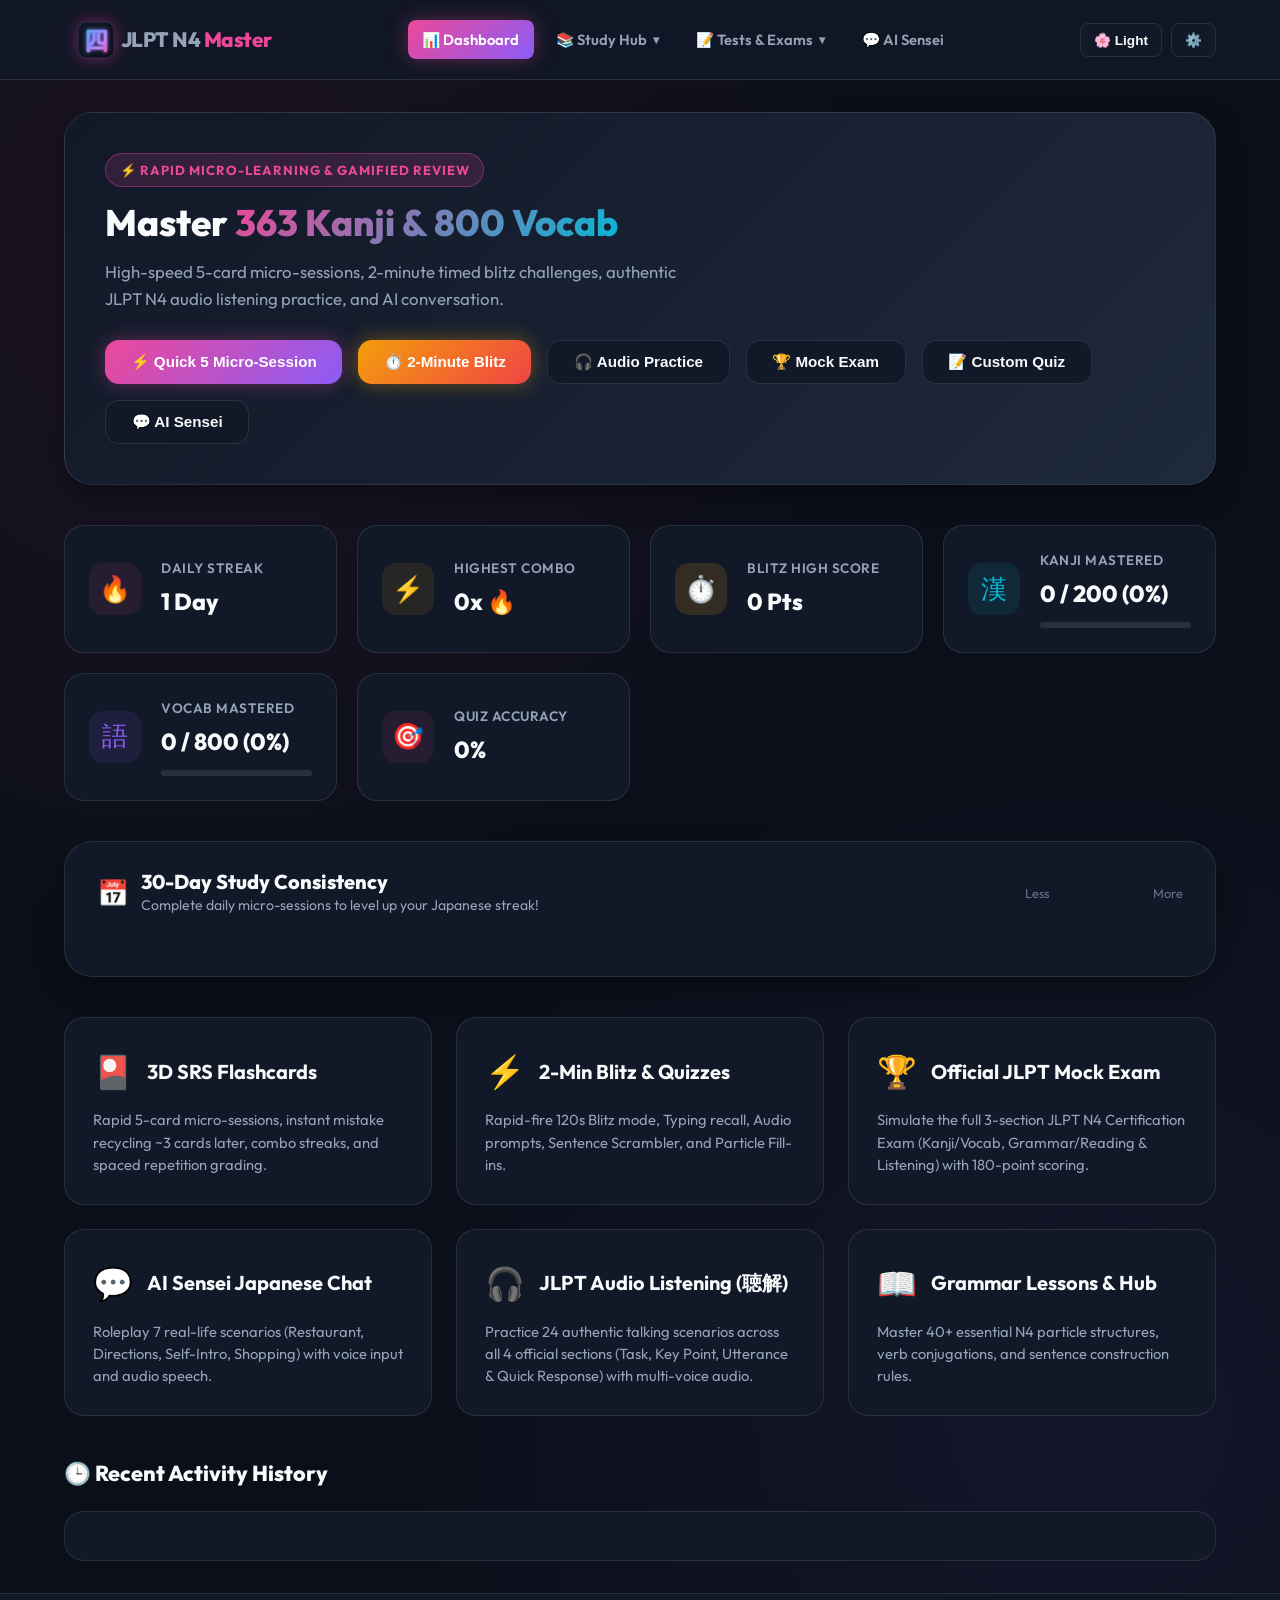
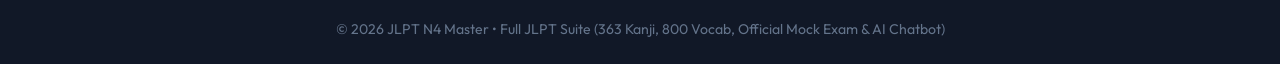
==== commit 89a3fe2b: "fix: ensure pure UTF-8 encoding across all scripts and html" ====
--- a/index.html
+++ b/index.html
@@ -4,7 +4,7 @@
   <meta charset="UTF-8">
   <meta name="viewport" content="width=device-width, initial-scale=1.0">
   <title>JLPT N4 Master - Flashcards, Quizzes, Official Mock Exam & AI Chat</title>
-  <meta name="description" content="Master 363 JLPT N4 Kanji, 800 Vocabulary items, Grammar, Official Mock Certification Exams, and practice Japanese conversation with AI Sensei.">
+  <meta name="description" content="Master 200 JLPT N4 Kanji, 800 Vocabulary items, Grammar, Official Mock Certification Exams, and practice Japanese conversation with AI Sensei.">
   
   <!-- Favicon & Touch Icons -->
   <link rel="icon" type="image/svg+xml" href="favicon.svg">
@@ -39,41 +39,41 @@
 
       <nav class="app-nav">
         <ul class="nav-links">
-          <li><a href="#dashboard" class="nav-link active" data-view="dashboard">投 Dashboard</a></li>
+          <li><a href="#dashboard" class="nav-link active" data-view="dashboard">📊 Dashboard</a></li>
           
           <!-- Study & Lessons Submenu -->
           <li class="nav-dropdown-item">
             <button class="nav-link nav-dropdown-btn" id="nav-study-dropdown-btn" aria-haspopup="true" aria-expanded="false">
-              <span>答 Study Hub</span>
-              <span class="dropdown-caret">笆ｾ</span>
+              <span>📚 Study Hub</span>
+              <span class="dropdown-caret">▾</span>
             </button>
             <div class="nav-dropdown-menu" id="nav-study-dropdown-menu">
               <a href="#flashcards" class="dropdown-link nav-link" data-view="flashcards">
-                <div class="dropdown-link-icon">雫</div>
+                <div class="dropdown-link-icon">🎴</div>
                 <div class="dropdown-link-info">
                   <div class="dropdown-link-title">3D Flashcards</div>
                   <div class="dropdown-link-sub">Kanji & Vocab Spaced Repetition</div>
                 </div>
               </a>
               <a href="#grammar" class="dropdown-link nav-link" data-view="grammar">
-                <div class="dropdown-link-icon">当</div>
+                <div class="dropdown-link-icon">📖</div>
                 <div class="dropdown-link-info">
                   <div class="dropdown-link-title">Grammar Lessons</div>
                   <div class="dropdown-link-sub">40+ Core N4 Points & Tests</div>
                 </div>
               </a>
               <a href="#explore" class="dropdown-link nav-link" data-view="explore" data-explore-tab="listening">
-                <div class="dropdown-link-icon">而</div>
+                <div class="dropdown-link-icon">🎧</div>
                 <div class="dropdown-link-info">
-                  <div class="dropdown-link-title">Audio Listening Practice (閨ｴ隗｣)</div>
-                  <div class="dropdown-link-sub">Authentic Chōkai Scenarios & Multi-Voice</div>
+                  <div class="dropdown-link-title">Audio Listening Practice (聴解)</div>
+                  <div class="dropdown-link-sub">24 Authentic Test Scenarios & Multi-Voice</div>
                 </div>
               </a>
               <a href="#explore" class="dropdown-link nav-link" data-view="explore">
-                <div class="dropdown-link-icon">剥</div>
+                <div class="dropdown-link-icon">🔍</div>
                 <div class="dropdown-link-info">
                   <div class="dropdown-link-title">N4 Library Explorer</div>
-                  <div class="dropdown-link-sub">Search 200 Kanji & 800 Vocab</div>
+                  <div class="dropdown-link-sub">Search 363 Kanji & 800 Vocab</div>
                 </div>
               </a>
             </div>
@@ -82,19 +82,19 @@
           <!-- Tests & Quizzes Submenu -->
           <li class="nav-dropdown-item">
             <button class="nav-link nav-dropdown-btn" id="nav-tests-dropdown-btn" aria-haspopup="true" aria-expanded="false">
-              <span>統 Tests & Exams</span>
-              <span class="dropdown-caret">笆ｾ</span>
+              <span>📝 Tests & Exams</span>
+              <span class="dropdown-caret">▾</span>
             </button>
             <div class="nav-dropdown-menu" id="nav-tests-dropdown-menu">
               <a href="#quiz" class="dropdown-link nav-link" data-view="quiz">
-                <div class="dropdown-link-icon">統</div>
+                <div class="dropdown-link-icon">📝</div>
                 <div class="dropdown-link-info">
                   <div class="dropdown-link-title">Quiz Challenge</div>
                   <div class="dropdown-link-sub">Ranges, Typing, Audio & Scramble</div>
                 </div>
               </a>
               <a href="#mock-exam" class="dropdown-link nav-link" data-view="mock-exam">
-                <div class="dropdown-link-icon">醇</div>
+                <div class="dropdown-link-icon">🏆</div>
                 <div class="dropdown-link-info">
                   <div class="dropdown-link-title">Official Mock Exam</div>
                   <div class="dropdown-link-sub">Full 3-Section JLPT Test (180 pts)</div>
@@ -103,14 +103,14 @@
             </div>
           </li>
 
-          <li><a href="#chat" class="nav-link" data-view="chat">町 AI Sensei</a></li>
+          <li><a href="#chat" class="nav-link" data-view="chat">💬 AI Sensei</a></li>
         </ul>
       </nav>
 
       <div class="header-actions">
-        <button id="pwa-install-btn" class="icon-btn hidden" title="Install App to Home Screen" style="background: linear-gradient(135deg, var(--accent-primary), var(--accent-purple)); color: #fff; font-weight: 700; border: none; padding: 0.35rem 0.75rem; border-radius: 999px; font-size: 0.85rem;">憧 Install App</button>
-        <button id="theme-toggle-btn" class="icon-btn" title="Toggle Theme">減 Light</button>
-        <button id="settings-btn" class="icon-btn" title="Settings">笞呻ｸ・/button>
+        <button id="pwa-install-btn" class="icon-btn hidden" title="Install App to Home Screen" style="background: linear-gradient(135deg, var(--accent-primary), var(--accent-purple)); color: #fff; font-weight: 700; border: none; padding: 0.35rem 0.75rem; border-radius: 999px; font-size: 0.85rem;">📲 Install App</button>
+        <button id="theme-toggle-btn" class="icon-btn" title="Toggle Theme">🌸 Light</button>
+        <button id="settings-btn" class="icon-btn" title="Settings">⚙️</button>
       </div>
     </div>
   </header>
@@ -123,16 +123,16 @@
       <!-- Hero Banner -->
       <div class="hero-section">
         <div class="hero-text-content">
-          <div class="hero-badge">笞｡ Rapid Micro-Learning & Gamified Review</div>
-          <h1 class="hero-title">Master <span class="text-gradient">200 Kanji & 800 Vocab</span></h1>
+          <div class="hero-badge">⚡ Rapid Micro-Learning & Gamified Review</div>
+          <h1 class="hero-title">Master <span class="text-gradient">363 Kanji & 800 Vocab</span></h1>
           <p class="hero-subtitle">High-speed 5-card micro-sessions, 2-minute timed blitz challenges, authentic JLPT N4 audio listening practice, and AI conversation.</p>
           <div class="hero-cta-group">
-            <button class="btn-primary hero-cta-btn" id="dashboard-quick-5-btn">笞｡ Quick 5 Micro-Session</button>
-            <button class="btn-primary hero-cta-btn" id="dashboard-blitz-btn" style="background: linear-gradient(135deg, #f59e0b, #ef4444); box-shadow: 0 0 20px rgba(245, 158, 11, 0.4);">竢ｱ・・2-Minute Blitz</button>
-            <button class="btn-secondary hero-cta-btn" data-view="explore" data-explore-tab="listening">而 Audio Practice</button>
-            <button class="btn-secondary hero-cta-btn" data-view="mock-exam">醇 Mock Exam</button>
-            <button class="btn-secondary hero-cta-btn" data-view="quiz">統 Custom Quiz</button>
-            <button class="btn-secondary hero-cta-btn" data-view="chat">町 AI Sensei</button>
+            <button class="btn-primary hero-cta-btn" id="dashboard-quick-5-btn">⚡ Quick 5 Micro-Session</button>
+            <button class="btn-primary hero-cta-btn" id="dashboard-blitz-btn" style="background: linear-gradient(135deg, #f59e0b, #ef4444); box-shadow: 0 0 20px rgba(245, 158, 11, 0.4);">⏱️ 2-Minute Blitz</button>
+            <button class="btn-secondary hero-cta-btn" data-view="explore" data-explore-tab="listening">🎧 Audio Practice</button>
+            <button class="btn-secondary hero-cta-btn" data-view="mock-exam">🏆 Mock Exam</button>
+            <button class="btn-secondary hero-cta-btn" data-view="quiz">📝 Custom Quiz</button>
+            <button class="btn-secondary hero-cta-btn" data-view="chat">💬 AI Sensei</button>
           </div>
         </div>
       </div>
@@ -140,7 +140,7 @@
       <!-- Live Statistics Grid -->
       <div class="stats-grid">
         <div class="stat-card">
-          <div class="stat-icon-wrapper">櫨</div>
+          <div class="stat-icon-wrapper">🔥</div>
           <div class="stat-content">
             <div class="stat-label">Daily Streak</div>
             <div class="stat-value" id="stat-streak-val">1 Day</div>
@@ -148,15 +148,15 @@
         </div>
 
         <div class="stat-card">
-          <div class="stat-icon-wrapper gold">笞｡</div>
+          <div class="stat-icon-wrapper gold">⚡</div>
           <div class="stat-content">
             <div class="stat-label">Highest Combo</div>
-            <div class="stat-value" id="stat-highest-combo">0x 櫨</div>
+            <div class="stat-value" id="stat-highest-combo">0x 🔥</div>
           </div>
         </div>
 
         <div class="stat-card">
-          <div class="stat-icon-wrapper" style="background: rgba(245, 158, 11, 0.15); color: #f59e0b;">竢ｱ・・/div>
+          <div class="stat-icon-wrapper" style="background: rgba(245, 158, 11, 0.15); color: #f59e0b;">⏱️</div>
           <div class="stat-content">
             <div class="stat-label">Blitz High Score</div>
             <div class="stat-value" id="stat-blitz-high">0 Pts</div>
@@ -164,10 +164,10 @@
         </div>
 
         <div class="stat-card">
-          <div class="stat-icon-wrapper blue">貍｢</div>
+          <div class="stat-icon-wrapper blue">漢</div>
           <div class="stat-content">
             <div class="stat-label">Kanji Mastered</div>
-            <div class="stat-value" id="stat-kanji-mastered">0 / 100 (0%)</div>
+            <div class="stat-value" id="stat-kanji-mastered">0 / 200 (0%)</div>
             <div class="stat-progress-bg">
               <div class="stat-progress-fill blue" id="stat-kanji-bar" style="width: 0%;"></div>
             </div>
@@ -175,7 +175,7 @@
         </div>
 
         <div class="stat-card">
-          <div class="stat-icon-wrapper purple">隱・/div>
+          <div class="stat-icon-wrapper purple">語</div>
           <div class="stat-content">
             <div class="stat-label">Vocab Mastered</div>
             <div class="stat-value" id="stat-vocab-mastered">0 / 800 (0%)</div>
@@ -186,7 +186,7 @@
         </div>
 
         <div class="stat-card">
-          <div class="stat-icon-wrapper cyan">識</div>
+          <div class="stat-icon-wrapper cyan">🎯</div>
           <div class="stat-content">
             <div class="stat-label">Quiz Accuracy</div>
             <div class="stat-value" id="stat-accuracy-val">0%</div>
@@ -198,7 +198,7 @@
       <div class="heatmap-section-card">
         <div class="heatmap-header">
           <div class="heatmap-title-group">
-            <span class="heatmap-icon">套</span>
+            <span class="heatmap-icon">📅</span>
             <div>
               <h3 class="heatmap-title">30-Day Study Consistency</h3>
               <p class="heatmap-sub">Complete daily micro-sessions to level up your Japanese streak!</p>
@@ -225,7 +225,7 @@
       <div class="quick-hub-grid">
         <div class="dashboard-quick-card" data-view="flashcards">
           <div class="quick-card-header">
-            <span class="quick-card-icon">雫</span>
+            <span class="quick-card-icon">🎴</span>
             <h3 class="quick-card-title">3D SRS Flashcards</h3>
           </div>
           <p class="quick-card-desc">Rapid 5-card micro-sessions, instant mistake recycling ~3 cards later, combo streaks, and spaced repetition grading.</p>
@@ -233,7 +233,7 @@
 
         <div class="dashboard-quick-card" data-view="quiz">
           <div class="quick-card-header">
-            <span class="quick-card-icon">笞｡</span>
+            <span class="quick-card-icon">⚡</span>
             <h3 class="quick-card-title">2-Min Blitz & Quizzes</h3>
           </div>
           <p class="quick-card-desc">Rapid-fire 120s Blitz mode, Typing recall, Audio prompts, Sentence Scrambler, and Particle Fill-ins.</p>
@@ -241,7 +241,7 @@
 
         <div class="dashboard-quick-card" data-view="mock-exam">
           <div class="quick-card-header">
-            <span class="quick-card-icon">醇</span>
+            <span class="quick-card-icon">🏆</span>
             <h3 class="quick-card-title">Official JLPT Mock Exam</h3>
           </div>
           <p class="quick-card-desc">Simulate the full 3-section JLPT N4 Certification Exam (Kanji/Vocab, Grammar/Reading & Listening) with 180-point scoring.</p>
@@ -249,7 +249,7 @@
 
         <div class="dashboard-quick-card" data-view="chat">
           <div class="quick-card-header">
-            <span class="quick-card-icon">町</span>
+            <span class="quick-card-icon">💬</span>
             <h3 class="quick-card-title">AI Sensei Japanese Chat</h3>
           </div>
           <p class="quick-card-desc">Roleplay 7 real-life scenarios (Restaurant, Directions, Self-Intro, Shopping) with voice input and audio speech.</p>
@@ -257,15 +257,15 @@
 
         <div class="dashboard-quick-card" data-view="explore" data-explore-tab="listening">
           <div class="quick-card-header">
-            <span class="quick-card-icon">而</span>
-            <h3 class="quick-card-title">JLPT Audio Listening (閨ｴ隗｣)</h3>
+            <span class="quick-card-icon">🎧</span>
+            <h3 class="quick-card-title">JLPT Audio Listening (聴解)</h3>
           </div>
           <p class="quick-card-desc">Practice 24 authentic talking scenarios across all 4 official sections (Task, Key Point, Utterance & Quick Response) with multi-voice audio.</p>
         </div>
 
         <div class="dashboard-quick-card" data-view="grammar">
           <div class="quick-card-header">
-            <span class="quick-card-icon">当</span>
+            <span class="quick-card-icon">📖</span>
             <h3 class="quick-card-title">Grammar Lessons & Hub</h3>
           </div>
           <p class="quick-card-desc">Master 40+ essential N4 particle structures, verb conjugations, and sentence construction rules.</p>
@@ -273,7 +273,7 @@
       </div>
 
       <!-- Recent Activity History -->
-      <div class="section-title">葡 Recent Activity History</div>
+      <div class="section-title">🕒 Recent Activity History</div>
       <div class="history-card">
         <div id="dashboard-recent-history">
           <!-- Dynamically populated -->
@@ -294,10 +294,10 @@
 
         <div class="session-actions-right">
           <div class="combo-pill hidden" id="fc-combo-badge">
-            櫨 <span id="fc-combo-count">2</span>x Combo!
+            🔥 <span id="fc-combo-count">2</span>x Combo!
           </div>
           <button id="fc-zen-btn" class="icon-btn zen-btn" title="Toggle Distraction-Free Focus Mode (Key Z)">
-            ｧ・Zen Mode
+            🧘 Zen Mode
           </button>
         </div>
       </div>
@@ -306,15 +306,15 @@
       <div class="fc-controls-bar">
         <div class="filter-group">
           <select id="fc-session-limit-select" class="styled-select" style="font-weight: 700; border-color: var(--accent-primary);">
-            <option value="5" selected>笞｡ 5 Cards (Micro-Session)</option>
-            <option value="10">逃 10 Cards (Standard)</option>
-            <option value="20">答 20 Cards (Deep Study)</option>
-            <option value="0">笙ｾ・・All Cards (Full Deck)</option>
+            <option value="5" selected>⚡ 5 Cards (Micro-Session)</option>
+            <option value="10">📦 10 Cards (Standard)</option>
+            <option value="20">📚 20 Cards (Deep Study)</option>
+            <option value="0">♾️ All Cards (Full Deck)</option>
           </select>
 
           <select id="fc-type-select" class="styled-select">
-            <option value="kanji">200 N4 Kanji</option>
-            <option value="vocab">N4 Vocabulary</option>
+            <option value="kanji">100 N4 Kanji</option>
+            <option value="vocab">800 N4 Vocabulary</option>
             <option value="grammar">Grammar Points</option>
           </select>
 
@@ -327,12 +327,12 @@
             <option value="unseen">Unseen</option>
             <option value="learning">Learning</option>
             <option value="mastered">Mastered</option>
-            <option value="bookmarked">箝・Bookmarked</option>
-            <option value="unbookmarked">笘・Not Starred (Unfamiliar)</option>
+            <option value="bookmarked">⭐ Bookmarked</option>
+            <option value="unbookmarked">☆ Not Starred (Unfamiliar)</option>
           </select>
 
           <button id="fc-import-deck-btn" class="icon-btn" style="padding: 0.5rem 0.9rem; font-weight: 700; border-color: var(--accent-primary); color: var(--accent-primary); white-space: nowrap;">
-            踏 Import Anki / Deck
+            📥 Import Anki / Deck
           </button>
         </div>
       </div>
@@ -354,16 +354,16 @@
 
       <!-- Action Toolbar with Keycap Hints -->
       <div class="fc-toolbar">
-        <button id="fc-prev-btn" class="fc-action-btn" title="Previous Card (P)">笳</button>
+        <button id="fc-prev-btn" class="fc-action-btn" title="Previous Card (P)">◀</button>
         <button id="fc-speak-btn" class="fc-action-btn" title="Listen Pronunciation (Key S)">
-          <span>矧</span> <kbd class="key-hint">S</kbd>
+          <span>🔊</span> <kbd class="key-hint">S</kbd>
         </button>
         <button id="fc-flip-btn" class="fc-action-btn wide" title="Flip Card (Spacebar)">
-          <span>売 Flip Card</span> <kbd class="key-hint">Space</kbd>
+          <span>🔄 Flip Card</span> <kbd class="key-hint">Space</kbd>
         </button>
-        <button id="fc-bookmark-btn" class="fc-action-btn" title="Bookmark Card">笘・/button>
-        <button id="fc-shuffle-btn" class="fc-action-btn" title="Shuffle Deck">楳</button>
-        <button id="fc-next-btn" class="fc-action-btn" title="Next Card (N)">笆ｶ</button>
+        <button id="fc-bookmark-btn" class="fc-action-btn" title="Bookmark Card">☆</button>
+        <button id="fc-shuffle-btn" class="fc-action-btn" title="Shuffle Deck">🔀</button>
+        <button id="fc-next-btn" class="fc-action-btn" title="Next Card (N)">▶</button>
       </div>
 
       <!-- SRS Grading Bar with Keycaps & Mistake Recycling Hint -->
@@ -371,62 +371,62 @@
         <button class="srs-grade-btn again" data-srs-level="1" title="Re-inserts card ~3 cards later for instant repetition">
           <div class="srs-label-group">
             <span class="srs-main-label">Again (1)</span>
-            <span class="srs-recycle-tag">煤 Re-rolls in 3 cards</span>
-          </div>
-          <kbd class="key-hint">1 / 笳</kbd>
+            <span class="srs-recycle-tag">🔁 Re-rolls in 3 cards</span>
+          </div>
+          <kbd class="key-hint">1 / ◀</kbd>
         </button>
         <button class="srs-grade-btn hard" data-srs-level="2" title="Re-inserts card ~4 cards later">
           <div class="srs-label-group">
             <span class="srs-main-label">Hard (2)</span>
-            <span class="srs-recycle-tag">煤 Re-rolls in 4 cards</span>
-          </div>
-          <kbd class="key-hint">2 / 笆ｼ</kbd>
+            <span class="srs-recycle-tag">🔁 Re-rolls in 4 cards</span>
+          </div>
+          <kbd class="key-hint">2 / ▼</kbd>
         </button>
         <button class="srs-grade-btn good" data-srs-level="3" title="Advances combo & marks learning">
           <div class="srs-label-group">
             <span class="srs-main-label">Good (3)</span>
-            <span class="srs-recycle-tag">笞｡ Combo +1</span>
-          </div>
-          <kbd class="key-hint">3 / 笆ｲ</kbd>
+            <span class="srs-recycle-tag">⚡ Combo +1</span>
+          </div>
+          <kbd class="key-hint">3 / ▲</kbd>
         </button>
         <button class="srs-grade-btn easy" data-srs-level="4" title="Advances combo & marks mastered">
           <div class="srs-label-group">
             <span class="srs-main-label">Easy / Mastered (4)</span>
-            <span class="srs-recycle-tag">櫨 Mega Boost</span>
-          </div>
-          <kbd class="key-hint">4 / 笆ｶ</kbd>
+            <span class="srs-recycle-tag">🔥 Mega Boost</span>
+          </div>
+          <kbd class="key-hint">4 / ▶</kbd>
         </button>
       </div>
 
       <!-- Session Completion Modal -->
       <div id="fc-completion-modal" class="modal-overlay hidden">
         <div class="modal-dialog completion-modal-dialog">
-          <button id="fc-modal-close-btn" class="modal-close-btn" title="Close">笨・/button>
+          <button id="fc-modal-close-btn" class="modal-close-btn" title="Close">✕</button>
           
           <div class="completion-header">
-            <div class="completion-trophy">醇</div>
+            <div class="completion-trophy">🏆</div>
             <h2 class="completion-title">Micro-Session Complete!</h2>
-            <p class="completion-sub">縺顔夢繧梧ｧ倥〒縺励◆・・Great job mastering this set.</p>
+            <p class="completion-sub">お疲れ様でした！ Great job mastering this set.</p>
           </div>
 
           <div class="completion-metrics-grid">
             <div class="completion-metric-card">
-              <span class="metric-icon">雫</span>
+              <span class="metric-icon">🎴</span>
               <span class="metric-val" id="fc-modal-total-reviewed">5 Cards</span>
               <span class="metric-lbl">Reviewed</span>
             </div>
             <div class="completion-metric-card">
-              <span class="metric-icon">識</span>
+              <span class="metric-icon">🎯</span>
               <span class="metric-val" id="fc-modal-accuracy">100%</span>
               <span class="metric-lbl">Mastery Accuracy</span>
             </div>
             <div class="completion-metric-card">
-              <span class="metric-icon">櫨</span>
+              <span class="metric-icon">🔥</span>
               <span class="metric-val" id="fc-modal-max-combo">5x</span>
               <span class="metric-lbl">Max Combo</span>
             </div>
             <div class="completion-metric-card">
-              <span class="metric-icon">竢ｱ・・/span>
+              <span class="metric-icon">⏱️</span>
               <span class="metric-val" id="fc-modal-time">45s</span>
               <span class="metric-lbl">Session Time</span>
             </div>
@@ -434,12 +434,13 @@
 
           <div class="completion-actions">
             <button id="fc-modal-next-session-btn" class="btn-primary" style="flex: 1; justify-content: center;">
-              笞｡ Start Next 5 Cards 筐・            </button>
+              ⚡ Start Next 5 Cards ➔
+            </button>
             <button id="fc-modal-retry-mistakes-btn" class="btn-secondary hidden" style="color: var(--accent-red); border-color: var(--accent-red);">
-              煤 Retry Missed Cards
+              🔁 Retry Missed Cards
             </button>
             <button id="fc-modal-dashboard-btn" class="btn-secondary">
-              匠 Dashboard
+              🏠 Dashboard
             </button>
           </div>
         </div>
@@ -448,10 +449,10 @@
       <!-- Anki / Custom Deck Import Modal -->
       <div id="anki-import-modal" class="modal-overlay hidden">
         <div class="modal-dialog" style="max-width: 650px; width: 92vw;">
-          <button id="anki-import-close-btn" class="modal-close-btn" title="Close">笨・/button>
+          <button id="anki-import-close-btn" class="modal-close-btn" title="Close">✕</button>
           
           <div style="display: flex; align-items: center; gap: 0.75rem; margin-bottom: 0.5rem;">
-            <span style="font-size: 1.75rem;">踏</span>
+            <span style="font-size: 1.75rem;">📥</span>
             <h2 style="font-size: 1.5rem; font-weight: 800; margin: 0;">Import Anki / Custom Flashcards</h2>
           </div>
           <p style="color: var(--text-secondary); font-size: 0.92rem; margin-bottom: 1.25rem;">
@@ -467,7 +468,7 @@
             <div class="setup-field">
               <label>Upload Anki / TSV / CSV / JSON File</label>
               <div id="anki-drop-zone" style="border: 2px dashed var(--border-color); border-radius: 12px; padding: 1.5rem; text-align: center; cursor: pointer; transition: all 0.2s ease; background: rgba(255,255,255,0.02);">
-                <span style="font-size: 2rem; display: block; margin-bottom: 0.5rem;">刀</span>
+                <span style="font-size: 2rem; display: block; margin-bottom: 0.5rem;">📁</span>
                 <span style="font-weight: 700; color: var(--accent-primary);">Click to select file</span> or drag & drop here
                 <div style="font-size: 0.8rem; color: var(--text-muted); margin-top: 0.25rem;">Supports .txt, .tsv, .csv, .json</div>
                 <input type="file" id="anki-file-input" accept=".txt,.tsv,.csv,.json" style="display: none;">
@@ -488,12 +489,12 @@
                   </select>
                 </div>
               </div>
-              <textarea id="anki-paste-textarea" class="styled-input" style="height: 120px; font-family: monospace; font-size: 0.88rem; line-height: 1.4; resize: vertical;" placeholder="Paste Anki cards (e.g. Front [Tab] Back [Tab] Reading)&#10;鬟溘∋繧・#9;縺溘∋繧・#9;To eat&#10;鬟ｲ繧&#9;縺ｮ繧&#9;To drink"></textarea>
+              <textarea id="anki-paste-textarea" class="styled-input" style="height: 120px; font-family: monospace; font-size: 0.88rem; line-height: 1.4; resize: vertical;" placeholder="Paste Anki cards (e.g. Front [Tab] Back [Tab] Reading)&#10;食べる&#9;たべる&#9;To eat&#10;飲む&#9;のむ&#9;To drink"></textarea>
             </div>
 
             <!-- Parse Preview Summary -->
             <div id="anki-preview-box" class="hidden" style="background: rgba(16, 185, 129, 0.1); border: 1px solid rgba(16, 185, 129, 0.3); border-radius: 8px; padding: 0.75rem 1rem; font-size: 0.9rem; color: #10b981; display: flex; justify-content: space-between; align-items: center;">
-              <span id="anki-preview-count">笨・0 cards detected</span>
+              <span id="anki-preview-count">✓ 0 cards detected</span>
               <span style="font-size: 0.8rem; opacity: 0.9;">Ready to import</span>
             </div>
 
@@ -507,7 +508,7 @@
 
             <div style="display: flex; gap: 0.75rem; margin-top: 0.5rem;">
               <button id="anki-submit-import-btn" class="btn-primary" style="flex: 1; justify-content: center; font-size: 1rem; padding: 0.8rem;">
-                踏 Import Deck & Study
+                📥 Import Deck & Study
               </button>
               <button id="anki-cancel-btn" class="btn-secondary" style="padding: 0.8rem 1.25rem;">
                 Cancel
@@ -524,11 +525,12 @@
       <div id="quiz-setup-view" class="quiz-card-wrapper">
         <div style="display: flex; justify-content: space-between; align-items: center; flex-wrap: wrap; gap: 1rem; margin-bottom: 1rem;">
           <div>
-            <h2 style="font-size: 1.8rem; font-weight: 800; margin-bottom: 0.3rem;">統 JLPT N4 Quiz Challenge</h2>
+            <h2 style="font-size: 1.8rem; font-weight: 800; margin-bottom: 0.3rem;">📝 JLPT N4 Quiz Challenge</h2>
             <p style="color: var(--text-secondary);">Select 2-Minute Blitz Mode for continuous rapid-fire practice, or customize your question formats.</p>
           </div>
           <button id="quiz-start-blitz-btn" class="btn-primary" style="background: linear-gradient(135deg, #f59e0b, #ef4444); box-shadow: 0 0 20px rgba(245, 158, 11, 0.4); padding: 0.8rem 1.6rem;">
-            竢ｱ・・Launch 2-Minute Blitz Mode 筐・          </button>
+            ⏱️ Launch 2-Minute Blitz Mode ➔
+          </button>
         </div>
 
         <div class="quiz-setup-grid">
@@ -536,10 +538,10 @@
           <div class="setup-field">
             <label for="quiz-type-select">Quiz Topic</label>
             <select id="quiz-type-select" class="styled-select" style="width: 100%;">
-              <option value="kanji">Kanji (200 N4 Kanji)</option>
-              <option value="vocab" selected>Vocabulary (N4 Vocabulary)</option>
+              <option value="kanji">Kanji (100 N4 Kanji)</option>
+              <option value="vocab" selected>Vocabulary (800 N4 Words)</option>
               <option value="grammar">Grammar & Particles</option>
-              <option value="listening_scenarios">而 JLPT N4 Listening (Authentic Test Scenarios)</option>
+              <option value="listening_scenarios">🎧 JLPT N4 Listening (24 Test Scenarios)</option>
               <option value="mixed">Mixed JLPT N4 Challenge</option>
             </select>
           </div>
@@ -548,13 +550,13 @@
           <div class="setup-field">
             <label for="quiz-format-select">Question Format</label>
             <select id="quiz-format-select" class="styled-select" style="width: 100%;">
-              <option value="mix" selected>笨ｨ Dynamic Mix (Most Challenging!)</option>
-              <option value="mcq">統 Multiple Choice (4 Options)</option>
-              <option value="typing">竚ｨ・・Typing / Recall Challenge</option>
-              <option value="listening">而 Audio Listening Comprehension</option>
-              <option value="scramble">ｧｩ Sentence Scramble Challenge</option>
-              <option value="particle">識 Particle Cloze Blank</option>
-              <option value="true_false">笞｡ True / False Lightning Speed</option>
+              <option value="mix" selected>✨ Dynamic Mix (Most Challenging!)</option>
+              <option value="mcq">📝 Multiple Choice (4 Options)</option>
+              <option value="typing">⌨️ Typing / Recall Challenge</option>
+              <option value="listening">🎧 Audio Listening Comprehension</option>
+              <option value="scramble">🧩 Sentence Scramble Challenge</option>
+              <option value="particle">🎯 Particle Cloze Blank</option>
+              <option value="true_false">⚡ True / False Lightning Speed</option>
             </select>
           </div>
 
@@ -563,11 +565,11 @@
             <label for="quiz-range-select">Study Range Filter</label>
             <select id="quiz-range-select" class="styled-select" style="width: 100%;">
               <option value="all" selected>All Items (Full Pool)</option>
-              <option value="unbookmarked">笘・Unstarred / Unfamiliar Only (Not Pinned)</option>
+              <option value="unbookmarked">☆ Unstarred / Unfamiliar Only (Not Pinned)</option>
               <option value="batch">Study Batch Range</option>
               <option value="custom">Custom ID Range (From - To)</option>
               <option value="category">By Category</option>
-              <option value="bookmarked">箝・Bookmarked Items Only</option>
+              <option value="bookmarked">⭐ Bookmarked Items Only</option>
             </select>
           </div>
 
@@ -592,7 +594,7 @@
             <label>Custom ID Range (Enter start & end numbers)</label>
             <div style="display: flex; gap: 0.75rem; align-items: center;">
               <input type="number" id="quiz-range-start" class="styled-input" style="flex: 1;" placeholder="From ID" value="1" min="1">
-              <span style="font-weight: 700; color: var(--text-secondary);">筐・/span>
+              <span style="font-weight: 700; color: var(--text-secondary);">➔</span>
               <input type="number" id="quiz-range-end" class="styled-input" style="flex: 1;" placeholder="To ID" value="50" min="1">
             </div>
           </div>
@@ -601,7 +603,7 @@
           <div class="setup-field">
             <label for="quiz-count-select">Number of Questions</label>
             <select id="quiz-count-select" class="styled-select" style="width: 100%;">
-              <option value="5" selected>笞｡ 5 Questions (Micro-Quiz)</option>
+              <option value="5" selected>⚡ 5 Questions (Micro-Quiz)</option>
               <option value="10">10 Questions (Standard)</option>
               <option value="20">20 Questions</option>
               <option value="50">50 Questions (Deep Study)</option>
@@ -612,12 +614,12 @@
           <div class="setup-field">
             <label for="quiz-algo-select">Question Sequencing Algorithm</label>
             <select id="quiz-algo-select" class="styled-select" style="width: 100%; border-color: var(--accent-primary);">
-              <option value="smart_star" selected>箝・Smart Star & SRS Priority (Recommended)</option>
-              <option value="unstarred_first">笘・Unstarred / Unfamiliar First (Priority)</option>
-              <option value="starred_first">検 Starred Favorites First</option>
-              <option value="missed_first">煤 Hardest & Recently Missed First</option>
-              <option value="random">楳 Balanced Random (No Immediate Repeats)</option>
-              <option value="progressive">嶋 Progressive N4 Order (ID 1 筐・100)</option>
+              <option value="smart_star" selected>⭐ Smart Star & SRS Priority (Recommended)</option>
+              <option value="unstarred_first">☆ Unstarred / Unfamiliar First (Priority)</option>
+              <option value="starred_first">🌟 Starred Favorites First</option>
+              <option value="missed_first">🔁 Hardest & Recently Missed First</option>
+              <option value="random">🔀 Balanced Random (No Immediate Repeats)</option>
+              <option value="progressive">📈 Progressive N4 Order (ID 1 ➔ 100)</option>
             </select>
           </div>
 
@@ -632,7 +634,7 @@
         </div>
 
         <button id="quiz-start-btn" class="btn-primary" style="width: 100%; justify-content: center; font-size: 1.1rem; padding: 0.9rem;">
-          噫 Start Standard Quiz Challenge
+          🚀 Start Standard Quiz Challenge
         </button>
       </div>
 
@@ -649,10 +651,10 @@
 
           <div class="session-actions-right">
             <div class="combo-pill hidden" id="quiz-combo-badge">
-              櫨 <span id="quiz-combo-count">2</span>x Combo!
+              🔥 <span id="quiz-combo-count">2</span>x Combo!
             </div>
             <button id="quiz-zen-btn" class="icon-btn zen-btn" title="Toggle Distraction-Free Focus Mode (Key Z)">
-              ｧ・Zen Mode
+              🧘 Zen Mode
             </button>
           </div>
         </div>
@@ -661,7 +663,8 @@
           <div style="display: flex; align-items: center; gap: 0.75rem;">
             <span class="badge-tag" id="quiz-q-format-badge" style="background: rgba(236, 72, 153, 0.15); color: var(--accent-primary);">Challenge</span>
             <button id="quiz-star-btn" class="icon-btn" title="Star / Favorite this item (Bookmark in Library)" style="padding: 0.2rem 0.6rem; font-size: 1.1rem; border-radius: 8px;">
-              笘・            </button>
+              ☆
+            </button>
           </div>
           
           <!-- Regular Sprint Timer Box -->
@@ -674,7 +677,7 @@
 
           <!-- 2-Minute Blitz Countdown Box -->
           <div class="quiz-timer-box blitz-box hidden" id="quiz-blitz-timer-box" style="background: rgba(245, 158, 11, 0.15); border: 1px solid rgba(245, 158, 11, 0.4); padding: 0.35rem 0.85rem; border-radius: 999px;">
-            <span style="font-size: 0.9rem; font-weight: 700; color: #f59e0b;">竢ｱ・・Blitz Time:</span>
+            <span style="font-size: 0.9rem; font-weight: 700; color: #f59e0b;">⏱️ Blitz Time:</span>
             <span id="quiz-blitz-timer-num" style="font-weight: 800; color: #f59e0b; font-size: 1.1rem;">2:00</span>
           </div>
 
@@ -682,9 +685,9 @@
         </div>
 
         <div class="quiz-question-box">
-          <div class="quiz-q-title" id="quiz-question-title">荳</div>
+          <div class="quiz-q-title" id="quiz-question-title">一</div>
           <div class="quiz-q-sub" id="quiz-question-sub">What is the English meaning of this Kanji?</div>
-          <button id="quiz-speak-question-btn" class="icon-btn" style="margin: 0.5rem auto 0 auto;">矧 Pronounce</button>
+          <button id="quiz-speak-question-btn" class="icon-btn" style="margin: 0.5rem auto 0 auto;">🔊 Pronounce</button>
         </div>
 
         <!-- Audio Prompt Wave Card (For Listening Questions) -->
@@ -692,7 +695,7 @@
           <div class="audio-wave-anim">
             <span></span><span></span><span></span><span></span><span></span>
           </div>
-          <button id="quiz-audio-replay-btn" class="btn-secondary" style="margin-top: 0.75rem;">矧 Replay Spoken Audio</button>
+          <button id="quiz-audio-replay-btn" class="btn-secondary" style="margin-top: 0.75rem;">🔊 Replay Spoken Audio</button>
         </div>
 
         <!-- 1. Multiple Choice Options Grid -->
@@ -704,9 +707,9 @@
         <div class="quiz-typing-container hidden" id="quiz-typing-container">
           <div class="typing-input-wrapper">
             <input type="text" id="quiz-typing-input" class="quiz-typing-input" placeholder="Type meaning or Romaji/Kana..." autocomplete="off">
-            <button id="quiz-typing-submit-btn" class="btn-primary">Submit 筐・/button>
-          </div>
-          <div class="typing-helper-hint">庁 Press <kbd class="key-hint">Enter</kbd> to submit. Accepts English meanings, Romaji, and Hiragana.</div>
+            <button id="quiz-typing-submit-btn" class="btn-primary">Submit ➔</button>
+          </div>
+          <div class="typing-helper-hint">💡 Press <kbd class="key-hint">Enter</kbd> to submit. Accepts English meanings, Romaji, and Hiragana.</div>
         </div>
 
         <!-- 3. Sentence Scramble Slots & Tokens -->
@@ -718,21 +721,21 @@
             <!-- Source Token Chips -->
           </div>
           <div style="display: flex; gap: 0.75rem; margin-top: 1rem; justify-content: flex-end;">
-            <button id="quiz-scramble-reset-btn" class="btn-secondary" style="padding: 0.5rem 1rem;">売 Reset</button>
-            <button id="quiz-scramble-submit-btn" class="btn-primary" style="padding: 0.5rem 1.4rem;">Check Sentence 筐・/button>
+            <button id="quiz-scramble-reset-btn" class="btn-secondary" style="padding: 0.5rem 1rem;">🔄 Reset</button>
+            <button id="quiz-scramble-submit-btn" class="btn-primary" style="padding: 0.5rem 1.4rem;">Check Sentence ➔</button>
           </div>
         </div>
 
         <!-- 4. True / False Lightning Grid -->
         <div class="quiz-tf-grid hidden" id="quiz-tf-container">
           <button id="quiz-tf-true-btn" class="quiz-tf-btn true-btn">
-            <span class="tf-icon">箝・/span>
-            <span class="tf-text">True (豁｣縺励＞)</span>
+            <span class="tf-icon">⭕</span>
+            <span class="tf-text">True (正しい)</span>
             <span class="tf-shortcut"><kbd class="key-hint">T / 1</kbd></span>
           </button>
           <button id="quiz-tf-false-btn" class="quiz-tf-btn false-btn">
-            <span class="tf-icon">笶・/span>
-            <span class="tf-text">False (驕輔≧)</span>
+            <span class="tf-icon">❌</span>
+            <span class="tf-text">False (違う)</span>
             <span class="tf-shortcut"><kbd class="key-hint">F / 2</kbd></span>
           </button>
         </div>
@@ -743,20 +746,20 @@
         </div>
 
         <button id="quiz-next-btn" class="btn-primary hidden" style="width: 100%; justify-content: center; margin-top: 1rem;">
-          Next Question 筐・<kbd class="key-hint" style="margin-left: 0.5rem;">Enter</kbd>
+          Next Question ➔ <kbd class="key-hint" style="margin-left: 0.5rem;">Enter</kbd>
         </button>
       </div>
 
       <!-- Quiz Results Screen -->
       <div id="quiz-results-view" class="quiz-card-wrapper hidden">
         <div class="quiz-results-card">
-          <div class="results-hero-badge" id="quiz-res-badge">醇 JLPT N4 Master</div>
+          <div class="results-hero-badge" id="quiz-res-badge">🏆 JLPT N4 Master</div>
           <div class="results-score-big" id="quiz-res-score">10 / 10</div>
           <div class="results-accuracy" id="quiz-res-accuracy">100% Accuracy</div>
-          <div style="font-size: 1.05rem; font-weight: 700; color: #f59e0b; margin-bottom: 1.5rem;" id="quiz-res-combo">5x Max Combo 櫨</div>
+          <div style="font-size: 1.05rem; font-weight: 700; color: #f59e0b; margin-bottom: 1.5rem;" id="quiz-res-combo">5x Max Combo 🔥</div>
           <div class="results-actions">
-            <button id="quiz-restart-btn" class="btn-primary">売 New Quiz</button>
-            <button id="quiz-retry-mistakes-btn" class="btn-secondary hidden">笞・・Retry Missed Questions</button>
+            <button id="quiz-restart-btn" class="btn-primary">🔄 New Quiz</button>
+            <button id="quiz-retry-mistakes-btn" class="btn-secondary hidden">⚠️ Retry Missed Questions</button>
           </div>
         </div>
       </div>
@@ -768,7 +771,7 @@
       <div id="exam-intro-view" class="quiz-card-wrapper">
         <div class="exam-intro-header">
           <div class="hero-badge" style="background: rgba(6, 182, 212, 0.15); color: var(--accent-cyan); border-color: rgba(6, 182, 212, 0.4);">Official Test Simulation</div>
-          <h2 style="font-size: 2rem; font-weight: 900; margin-bottom: 0.6rem;">醇 JLPT N4 Official Mock Certification Exam</h2>
+          <h2 style="font-size: 2rem; font-weight: 900; margin-bottom: 0.6rem;">🏆 JLPT N4 Official Mock Certification Exam</h2>
           <p style="color: var(--text-secondary); font-size: 1.05rem;">
             Test your comprehensive Japanese language proficiency under official JLPT test conditions.
           </p>
@@ -777,28 +780,28 @@
         <div class="exam-structure-grid">
           <div class="exam-structure-card">
             <div class="sec-badge">Section 1</div>
-            <h3>險隱樒衍隴假ｼ域枚蟄励・隱槫ｽ呻ｼ・/h3>
-            <p>Kanji & Vocabulary (25 Questions 窶｢ 60 Pts)</p>
-            <div class="sec-tags">Kanji Reading 窶｢ Orthography 窶｢ Context 窶｢ Synonyms</div>
+            <h3>言語知識（文字・語彙）</h3>
+            <p>Kanji & Vocabulary (25 Questions • 60 Pts)</p>
+            <div class="sec-tags">Kanji Reading • Orthography • Context • Synonyms</div>
           </div>
 
           <div class="exam-structure-card">
             <div class="sec-badge">Section 2</div>
-            <h3>險隱樒衍隴假ｼ域枚豕包ｼ峨・隱ｭ隗｣</h3>
-            <p>Grammar & Reading (20 Questions 窶｢ 60 Pts)</p>
-            <div class="sec-tags">Particle Blanks 窶｢ 笘・Star Sentence Ordering 窶｢ Reading Passages</div>
+            <h3>言語知識（文法）・読解</h3>
+            <p>Grammar & Reading (20 Questions • 60 Pts)</p>
+            <div class="sec-tags">Particle Blanks • ★ Star Sentence Ordering • Reading Passages</div>
           </div>
 
           <div class="exam-structure-card">
             <div class="sec-badge">Section 3</div>
-            <h3>閨ｴ隗｣ (Listening)</h3>
-            <p>Listening Comprehension (15 Questions 窶｢ 60 Pts)</p>
-            <div class="sec-tags">Task Comprehension 窶｢ Key Points 窶｢ Quick Responses (Audio)</div>
+            <h3>聴解 (Listening)</h3>
+            <p>Listening Comprehension (15 Questions • 60 Pts)</p>
+            <div class="sec-tags">Task Comprehension • Key Points • Quick Responses (Audio)</div>
           </div>
         </div>
 
         <div class="exam-rules-banner">
-          <h4>搭 Official JLPT Scoring & Standards</h4>
+          <h4>📋 Official JLPT Scoring & Standards</h4>
           <ul>
             <li><strong>Total Score:</strong> 180 Points (60 min timer).</li>
             <li><strong>Passing Criteria:</strong> Overall score of <strong>80 / 180 (44.4%)</strong> or higher.</li>
@@ -807,7 +810,7 @@
         </div>
 
         <button id="exam-start-btn" class="btn-primary" style="width: 100%; justify-content: center; font-size: 1.15rem; padding: 1rem; margin-top: 1.5rem;">
-          潤 Begin Official JLPT N4 Exam
+          🏁 Begin Official JLPT N4 Exam
         </button>
       </div>
 
@@ -817,10 +820,10 @@
         <div class="exam-header-bar">
           <div class="exam-title-group">
             <div id="exam-q-part-badge" class="badge-tag" style="background: rgba(236, 72, 153, 0.15); color: var(--accent-primary);">Section 1: Kanji & Vocab</div>
-            <div id="exam-timer-display" class="exam-timer">竢ｱ・・60:00</div>
+            <div id="exam-timer-display" class="exam-timer">⏱️ 60:00</div>
           </div>
           <button id="exam-submit-btn" class="btn-secondary" style="color: var(--accent-cyan); border-color: var(--accent-cyan); padding: 0.4rem 1rem;">
-            豆 Finish & Submit Exam
+            📤 Finish & Submit Exam
           </button>
         </div>
 
@@ -839,17 +842,17 @@
 
         <!-- Active Question Card -->
         <div class="exam-question-stage">
-          <div class="exam-instruction" id="exam-q-instruction">・ｿ・ｿ・ｿ縺ｮ險闡峨・縺ｩ縺・ｪｭ縺ｿ縺ｾ縺吶°縲ゆｸ逡ｪ縺・＞繧ゅ・繧剃ｸ縺､驕ｸ繧薙〒縺上□縺輔＞縲・/div>
+          <div class="exam-instruction" id="exam-q-instruction">＿＿＿の言葉はどう読みますか。一番いいものを一つ選んでください。</div>
 
           <!-- Reading Passage Container (When applicable) -->
           <div class="exam-passage-box hidden" id="exam-q-passage-box">
-            <div class="passage-header">当 Reading Passage / Notice:</div>
+            <div class="passage-header">📖 Reading Passage / Notice:</div>
             <div class="passage-body" id="exam-q-passage-text"></div>
           </div>
 
           <!-- Audio Listening Container (When applicable) -->
           <div class="exam-audio-box hidden" id="exam-q-audio-box">
-            <button id="exam-q-audio-play-btn" class="btn-primary sm">矧 Play Dialogue Audio</button>
+            <button id="exam-q-audio-play-btn" class="btn-primary sm">🔊 Play Dialogue Audio</button>
             <span id="exam-q-audio-status" style="font-size: 0.88rem; color: var(--text-secondary);">Click to play listening prompt</span>
           </div>
 
@@ -865,10 +868,10 @@
 
           <!-- Bottom Stage Controls -->
           <div class="exam-stage-footer">
-            <button id="exam-q-flag-btn" class="icon-btn">承・・Flag for Review</button>
+            <button id="exam-q-flag-btn" class="icon-btn">🏳️ Flag for Review</button>
             <div style="display: flex; gap: 0.75rem;">
-              <button id="exam-prev-q-btn" class="btn-secondary" style="padding: 0.5rem 1.2rem;">笳 Previous</button>
-              <button id="exam-next-q-btn" class="btn-primary" style="padding: 0.5rem 1.4rem;">Next Question 笆ｶ</button>
+              <button id="exam-prev-q-btn" class="btn-secondary" style="padding: 0.5rem 1.2rem;">◀ Previous</button>
+              <button id="exam-next-q-btn" class="btn-primary" style="padding: 0.5rem 1.4rem;">Next Question ▶</button>
             </div>
           </div>
         </div>
@@ -878,13 +881,13 @@
       <div id="exam-results-view" class="quiz-card-wrapper hidden" style="max-width: 900px;">
         <div class="exam-report-card">
           <div class="report-header">
-            <div class="results-hero-badge" id="exam-res-status-badge">脂 PASSED (蜷域ｼ)</div>
-            <div style="font-size: 0.95rem; color: var(--text-secondary); margin-bottom: 0.5rem;">Official Japanese Language Proficiency Test 窶｢ Level N4 Mock Certificate</div>
+            <div class="results-hero-badge" id="exam-res-status-badge">🎉 PASSED (合格)</div>
+            <div style="font-size: 0.95rem; color: var(--text-secondary); margin-bottom: 0.5rem;">Official Japanese Language Proficiency Test • Level N4 Mock Certificate</div>
             <div class="exam-total-score-box">
               <span class="score-num" id="exam-res-total-score">162 / 180</span>
               <span class="score-lbl">Total Score</span>
             </div>
-            <p id="exam-res-passing-notice" class="passing-notice">JLPT N4 Passing Standard: 90/180 points with minimum 19 points in all sections.</p>
+            <p id="exam-res-passing-notice" class="passing-notice">JLPT N4 Passing Standard: 80/180 points with minimum 19 points in all sections.</p>
           </div>
 
           <!-- Section Breakdown Cards -->
@@ -894,14 +897,14 @@
 
           <!-- Question-by-Question Review -->
           <div class="exam-review-container">
-            <h3 style="font-size: 1.3rem; font-weight: 800; margin-bottom: 1.25rem;">統 Comprehensive Answer Review & Explanations</h3>
+            <h3 style="font-size: 1.3rem; font-weight: 800; margin-bottom: 1.25rem;">📝 Comprehensive Answer Review & Explanations</h3>
             <div id="exam-res-review-container">
               <!-- Dynamically populated -->
             </div>
           </div>
 
           <div style="display: flex; justify-content: center; gap: 1rem; margin-top: 2rem;">
-            <button id="exam-restart-btn" class="btn-primary" style="padding: 0.85rem 2rem;">売 Retake Mock Exam</button>
+            <button id="exam-restart-btn" class="btn-primary" style="padding: 0.85rem 2rem;">🔄 Retake Mock Exam</button>
           </div>
         </div>
       </div>
@@ -915,23 +918,23 @@
           <div style="display: flex; justify-content: space-between; align-items: center; flex-wrap: wrap; gap: 1rem; margin-bottom: 1rem;">
             <div>
               <h2 style="font-size: 1.8rem; font-weight: 800; display: flex; align-items: center; gap: 0.6rem;">
-                <span>町</span> AI Sensei <span class="badge-tag" style="background: rgba(236, 72, 153, 0.15); color: var(--accent-primary);">莨夊ｩｱ (Conversation)</span>
+                <span>💬</span> AI Sensei <span class="badge-tag" style="background: rgba(236, 72, 153, 0.15); color: var(--accent-primary);">会話 (Conversation)</span>
               </h2>
               <p style="color: var(--text-secondary); font-size: 0.95rem;">Select a real-life Japanese scenario and chat naturally with native audio pronunciation, furigana, and speech recognition.</p>
             </div>
             <div style="display: flex; gap: 0.6rem;">
-              <button id="chat-romaji-toggle-btn" class="icon-btn active">・ Romaji / Furigana: ON</button>
-              <button id="chat-clear-btn" class="icon-btn" title="Clear Chat">売 New Chat</button>
+              <button id="chat-romaji-toggle-btn" class="icon-btn active">🈁 Romaji / Furigana: ON</button>
+              <button id="chat-clear-btn" class="icon-btn" title="Clear Chat">🔄 New Chat</button>
             </div>
           </div>
 
           <!-- Mode Switcher Tabs -->
           <div class="chat-mode-tabs">
             <button class="chat-mode-tab-btn active" id="chat-tab-conv-btn" data-chat-mode="conversation">
-              <span>町</span> Conversation Practice
+              <span>💬</span> Conversation Practice
             </button>
             <button class="chat-mode-tab-btn" id="chat-tab-guide-btn" data-chat-mode="guide">
-              <span>答</span> Particle & Vocab Master Guide
+              <span>📚</span> Particle & Vocab Master Guide
             </button>
           </div>
 
@@ -945,8 +948,8 @@
         <div class="chat-box-stage" id="chat-conversation-stage">
           <!-- Active Scenario Banner -->
           <div class="chat-scenario-banner">
-            <div class="banner-title" id="chat-active-scenario-title">嵯 Restaurant & Cafﾃｩ (繝ｬ繧ｹ繝医Λ繝ｳ繝ｻ蝟ｫ闌ｶ蠎・</div>
-            <div class="banner-role" id="chat-active-scenario-role">Partner: Waiter / Cafﾃｩ Staff 窶｢ Practice ordering food, asking prices and recommendations.</div>
+            <div class="banner-title" id="chat-active-scenario-title">🍵 Restaurant & Café (レストラン・喫茶店)</div>
+            <div class="banner-role" id="chat-active-scenario-role">Partner: Waiter / Café Staff • Practice ordering food, asking prices and recommendations.</div>
           </div>
 
           <!-- Messages Stream Feed -->
@@ -962,11 +965,12 @@
           <!-- Bottom Chat Input Bar -->
           <div class="chat-input-bar">
             <button id="chat-mic-btn" class="chat-action-btn mic-btn" title="Speak in Japanese (Web Speech Recognition)">
-              痔 Speak (JP)
+              🎤 Speak (JP)
             </button>
-            <input type="text" id="chat-text-input" class="chat-input-field" placeholder="Type in Japanese/English or ask grammar questions (e.g. why 縺ｯ vs 縺・..." autocomplete="off">
+            <input type="text" id="chat-text-input" class="chat-input-field" placeholder="Type in Japanese/English or ask grammar questions (e.g. why は vs が)..." autocomplete="off">
             <button id="chat-send-btn" class="btn-primary" style="padding: 0.65rem 1.4rem;">
-              Send 筐・            </button>
+              Send ➔
+            </button>
           </div>
         </div>
 
@@ -984,10 +988,10 @@
       <!-- Grammar Tabs / Actions -->
       <div style="display: flex; justify-content: space-between; align-items: center; margin-bottom: 1.5rem; flex-wrap: wrap; gap: 1rem;">
         <div>
-          <h2 style="font-size: 1.8rem; font-weight: 800;">当 JLPT N4 Grammar Hub</h2>
+          <h2 style="font-size: 1.8rem; font-weight: 800;">📖 JLPT N4 Grammar Hub</h2>
           <p style="color: var(--text-secondary);">Master 40+ key grammar points, sentence formulas, and particle rules.</p>
         </div>
-        <button id="start-grammar-test-btn" class="btn-primary">統 Start Grammar Test</button>
+        <button id="start-grammar-test-btn" class="btn-primary">📝 Start Grammar Test</button>
       </div>
 
       <!-- Active Grammar Test Screen -->
@@ -999,7 +1003,7 @@
 
         <div class="quiz-question-box">
           <div style="font-size: 1.6rem; font-weight: 700; margin-bottom: 1rem; line-height: 1.4;" id="gt-question-title">
-            遘＼___逕ｰ荳ｭ縺ｧ縺吶・(I am Tanaka.)
+            私____田中です。 (I am Tanaka.)
           </div>
         </div>
 
@@ -1012,7 +1016,8 @@
         </div>
 
         <button id="gt-next-btn" class="btn-primary hidden" style="width: 100%; justify-content: center; margin-top: 1rem;">
-          Next Question 筐・        </button>
+          Next Question ➔
+        </button>
       </div>
 
       <!-- Grammar Test Results -->
@@ -1022,14 +1027,14 @@
           <div class="results-score-big" id="gt-res-score">28 / 30</div>
           <div class="results-accuracy" id="gt-res-accuracy">93% Accuracy</div>
           <div class="results-actions">
-            <button id="gt-restart-btn" class="btn-primary">売 Retake Test</button>
-            <button id="gt-retry-mistakes-btn" class="btn-secondary hidden">笞・・Retry Missed</button>
+            <button id="gt-restart-btn" class="btn-primary">🔄 Retake Test</button>
+            <button id="gt-retry-mistakes-btn" class="btn-secondary hidden">⚠️ Retry Missed</button>
           </div>
         </div>
       </div>
 
       <!-- Grammar Lessons Reference Grid -->
-      <div class="section-title">答 Complete Grammar Lessons</div>
+      <div class="section-title">📚 Complete Grammar Lessons</div>
       <div class="grammar-lessons-grid" id="grammar-lessons-list">
         <!-- Dynamically rendered -->
       </div>
@@ -1040,17 +1045,17 @@
       <div class="explore-top-bar">
         <div style="display: flex; justify-content: space-between; align-items: center; flex-wrap: wrap; gap: 1rem;">
           <div class="explore-tabs">
-            <button class="explore-tab-btn active" data-tab="kanji" id="explore-tab-kanji-btn">200 Kanji</button>
+            <button class="explore-tab-btn active" data-tab="kanji" id="explore-tab-kanji-btn">363 Kanji</button>
             <button class="explore-tab-btn" data-tab="vocab">800 Vocabulary</button>
             <button class="explore-tab-btn" data-tab="grammar">Grammar Points</button>
-            <button class="explore-tab-btn" data-tab="listening" id="explore-tab-listening-btn">而 Audio Practice (24 閨ｴ隗｣ Scenarios)</button>
+            <button class="explore-tab-btn" data-tab="listening" id="explore-tab-listening-btn">🎧 Audio Practice (24 聴解 Scenarios)</button>
           </div>
           <div class="explore-results-count" id="explore-results-count">Showing 100 items</div>
         </div>
 
         <div class="explore-filter-row">
           <div class="search-input-wrapper">
-            <span class="search-icon">剥</span>
+            <span class="search-icon">🔍</span>
             <input type="text" id="explore-search-input" class="search-input" placeholder="Search Kanji, Kana, Romaji, or English meaning...">
           </div>
 
@@ -1060,18 +1065,18 @@
 
           <!-- Star Filter (All / Starred / Not Starred) -->
           <select id="explore-star-filter" class="styled-select" title="Filter by Starred or Unstarred">
-            <option value="all">箝・Star: All</option>
-            <option value="starred">箝・Starred Only</option>
-            <option value="unstarred">笘・Not Starred Only</option>
+            <option value="all">⭐ Star: All</option>
+            <option value="starred">⭐ Starred Only</option>
+            <option value="unstarred">☆ Not Starred Only</option>
           </select>
 
           <!-- Star & ID Sorting (Starred to Not Starred, Not Starred to Starred, etc.) -->
           <select id="explore-sort-select" class="styled-select" title="Sort items">
-            <option value="default">箸 Default ID Order</option>
-            <option value="star_first">箝・Starred 筐・Not Starred</option>
-            <option value="unstar_first">笘・Not Starred 筐・Starred</option>
-            <option value="alpha_asc">筈 Alphabetical (A 筐・Z)</option>
-            <option value="alpha_desc">筈 Alphabetical (Z 筐・A)</option>
+            <option value="default">🔢 Default ID Order</option>
+            <option value="star_first">⭐ Starred ➔ Not Starred</option>
+            <option value="unstar_first">☆ Not Starred ➔ Starred</option>
+            <option value="alpha_asc">🔤 Alphabetical (A ➔ Z)</option>
+            <option value="alpha_desc">🔤 Alphabetical (Z ➔ A)</option>
           </select>
         </div>
       </div>
@@ -1087,7 +1092,7 @@
   <!-- Detail Modal Inspector -->
   <div id="explore-detail-modal" class="modal-overlay hidden">
     <div class="modal-dialog">
-      <button id="modal-close-btn" class="modal-close-btn" title="Close">笨・/button>
+      <button id="modal-close-btn" class="modal-close-btn" title="Close">✕</button>
       <div id="modal-detail-body">
         <!-- Injected dynamically -->
       </div>
@@ -1097,8 +1102,8 @@
   <!-- Settings Modal -->
   <div id="settings-modal" class="modal-overlay hidden">
     <div class="modal-dialog">
-      <button id="settings-close-btn" class="modal-close-btn" title="Close">笨・/button>
-      <h2 style="font-size: 1.5rem; font-weight: 800; margin-bottom: 1.5rem;">笞呻ｸ・Application Settings</h2>
+      <button id="settings-close-btn" class="modal-close-btn" title="Close">✕</button>
+      <h2 style="font-size: 1.5rem; font-weight: 800; margin-bottom: 1.5rem;">⚙️ Application Settings</h2>
       
       <div style="display: flex; flex-direction: column; gap: 1.25rem;">
         <div class="setup-field">
@@ -1114,9 +1119,9 @@
         <div class="setup-field">
           <label for="setting-default-session">Default Micro-Session Size</label>
           <select id="setting-default-session" class="styled-select" style="width: 100%;">
-            <option value="5" selected>笞｡ 5 Cards (Rapid Micro-Session)</option>
-            <option value="10">逃 10 Cards (Standard)</option>
-            <option value="20">答 20 Cards (Deep Study)</option>
+            <option value="5" selected>⚡ 5 Cards (Rapid Micro-Session)</option>
+            <option value="10">📦 10 Cards (Standard)</option>
+            <option value="20">📚 20 Cards (Deep Study)</option>
           </select>
         </div>
 
@@ -1140,7 +1145,7 @@
           <label>Reset Study Progress</label>
           <p style="font-size: 0.85rem; color: var(--text-muted); margin-bottom: 0.75rem;">Clear all SRS reviews, streak records, combo stats, and bookmarks.</p>
           <button id="setting-reset-progress" class="btn-secondary" style="color: var(--accent-red); border-color: var(--accent-red);">
-            卵・・Reset All Progress
+            🗑️ Reset All Progress
           </button>
         </div>
       </div>
@@ -1149,7 +1154,7 @@
 
   <!-- Footer -->
   <footer class="app-footer">
-    <p>ﾂｩ 2026 JLPT N4 Master 窶｢ Full JLPT Suite (200 Kanji, Core Vocab & Grammar, Official Mock Exam & AI Chatbot)</p>
+    <p>© 2026 JLPT N4 Master • Full JLPT Suite (363 Kanji, 800 Vocab, Official Mock Exam & AI Chatbot)</p>
   </footer>
 
   <!-- Floating PWA Install Prompt Banner -->
@@ -1158,12 +1163,12 @@
       <img src="icon-192.png" alt="JLPT N4 Master App Icon" class="pwa-banner-icon" width="46" height="46">
       <div class="pwa-banner-info">
         <div class="pwa-banner-title">Install JLPT N4 Master</div>
-        <div class="pwa-banner-subtitle">Fast offline access, 200 Kanji, Core Vocab & Grammar & audio practice directly from your home screen.</div>
+        <div class="pwa-banner-subtitle">Fast offline access, 363 Kanji, 800 Vocab & audio practice directly from your home screen.</div>
       </div>
     </div>
     <div class="pwa-banner-actions">
       <button id="pwa-banner-dismiss-btn" class="pwa-banner-btn-dismiss">Later</button>
-      <button id="pwa-banner-install-btn" class="pwa-banner-btn-install">憧 Install App</button>
+      <button id="pwa-banner-install-btn" class="pwa-banner-btn-install">📲 Install App</button>
     </div>
   </div>
 
@@ -1171,4 +1176,3 @@
   <script type="module" src="js/app.js"></script>
 </body>
 </html>
-
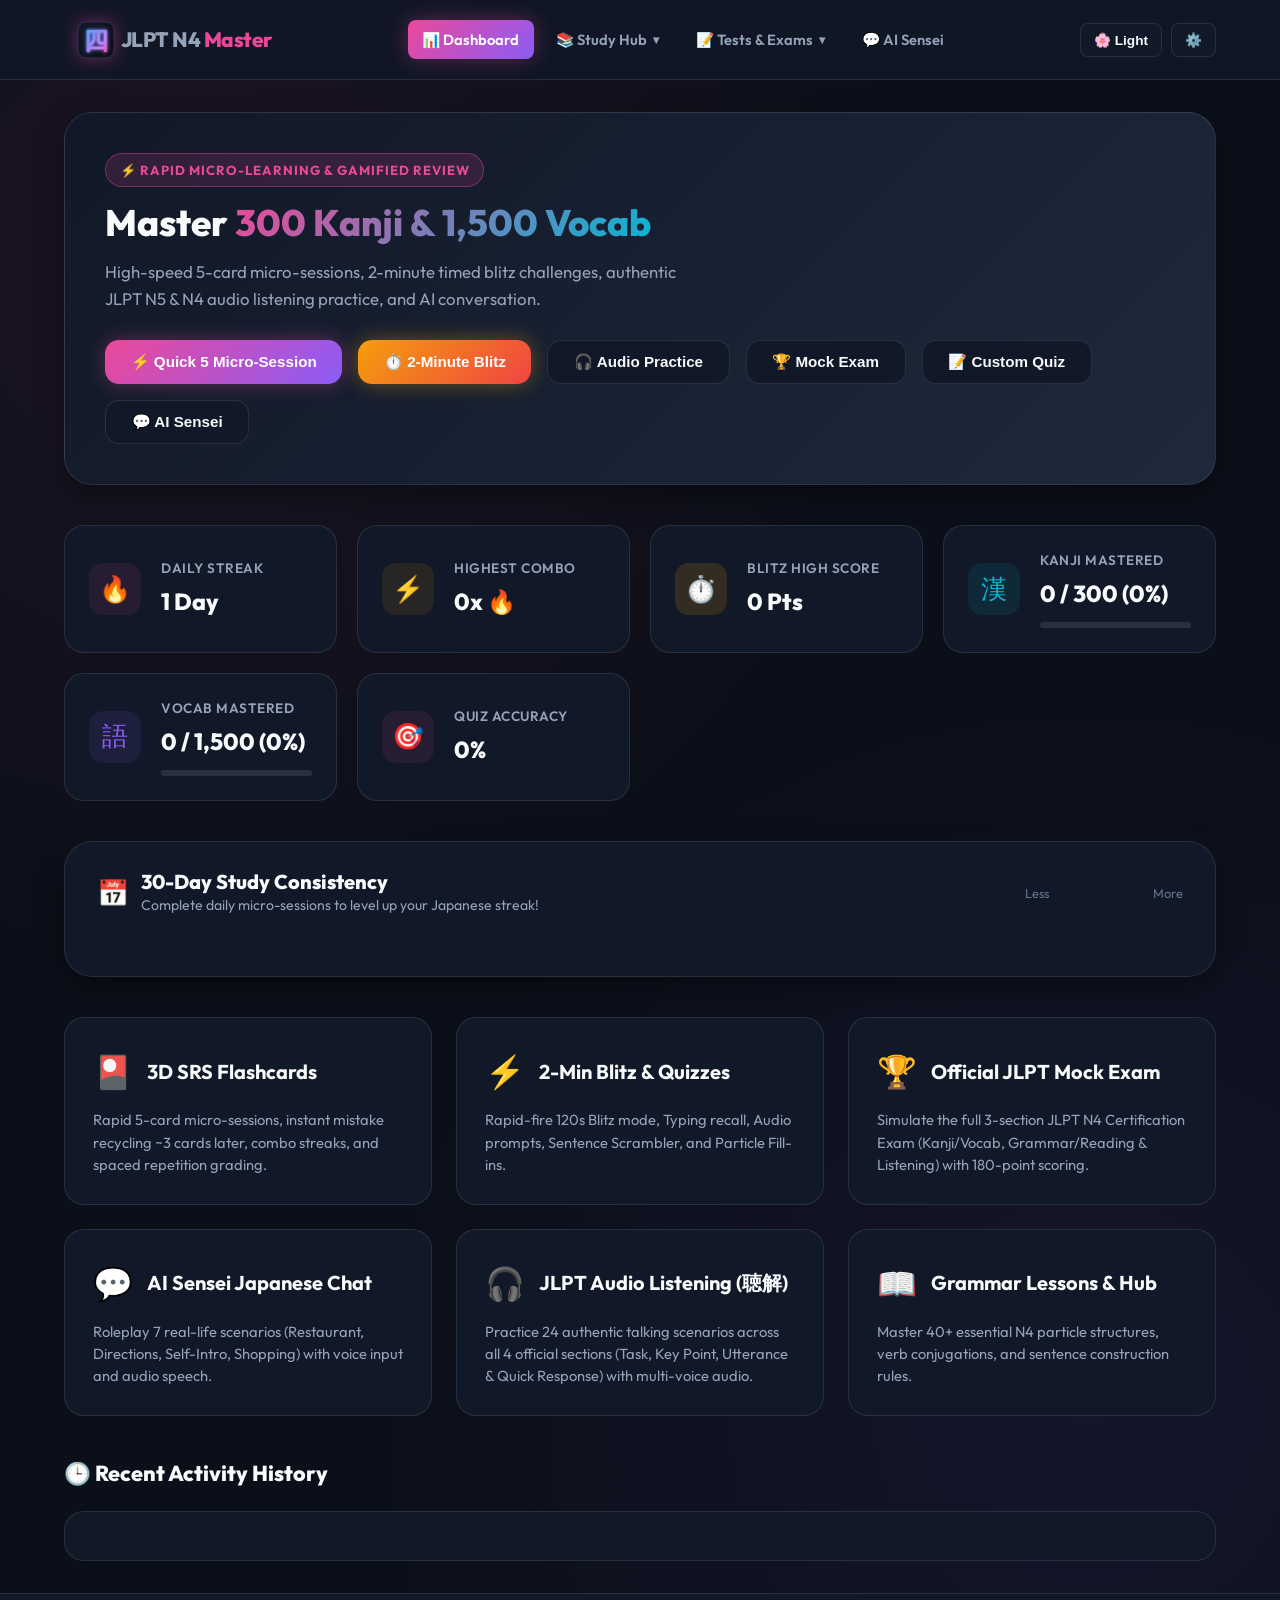
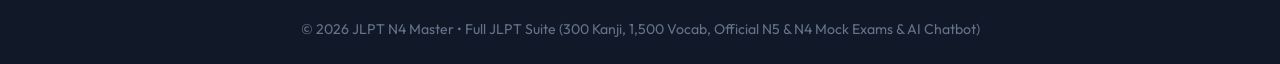
==== commit 292eae06: "feat: expand to 300 N4 Kanji, 1500 N4 Vocab, dual N4/N5 mock exams, enhanced audio practice & quiz b" ====
--- a/index.html
+++ b/index.html
@@ -1,10 +1,10 @@
-﻿<!DOCTYPE html>
+<!DOCTYPE html>
 <html lang="ja" data-theme="dark">
 <head>
   <meta charset="UTF-8">
   <meta name="viewport" content="width=device-width, initial-scale=1.0">
   <title>JLPT N4 Master - Flashcards, Quizzes, Official Mock Exam & AI Chat</title>
-  <meta name="description" content="Master 200 JLPT N4 Kanji, 800 Vocabulary items, Grammar, Official Mock Certification Exams, and practice Japanese conversation with AI Sensei.">
+  <meta name="description" content="Master 300 JLPT N4 Kanji, 1,500 Vocabulary items, Grammar, Official N5 & N4 Mock Certification Exams, and practice Japanese conversation with AI Sensei.">
   
   <!-- Favicon & Touch Icons -->
   <link rel="icon" type="image/svg+xml" href="favicon.svg">
@@ -73,7 +73,7 @@
                 <div class="dropdown-link-icon">🔍</div>
                 <div class="dropdown-link-info">
                   <div class="dropdown-link-title">N4 Library Explorer</div>
-                  <div class="dropdown-link-sub">Search 363 Kanji & 800 Vocab</div>
+                  <div class="dropdown-link-sub">Search 300 Kanji & 1,500 Vocab</div>
                 </div>
               </a>
             </div>
@@ -96,8 +96,8 @@
               <a href="#mock-exam" class="dropdown-link nav-link" data-view="mock-exam">
                 <div class="dropdown-link-icon">🏆</div>
                 <div class="dropdown-link-info">
-                  <div class="dropdown-link-title">Official Mock Exam</div>
-                  <div class="dropdown-link-sub">Full 3-Section JLPT Test (180 pts)</div>
+                  <div class="dropdown-link-title">Official Mock Exams</div>
+                  <div class="dropdown-link-sub">Full 3-Section N4 & N5 JLPT Tests (180 pts)</div>
                 </div>
               </a>
             </div>
@@ -124,8 +124,8 @@
       <div class="hero-section">
         <div class="hero-text-content">
           <div class="hero-badge">⚡ Rapid Micro-Learning & Gamified Review</div>
-          <h1 class="hero-title">Master <span class="text-gradient">363 Kanji & 800 Vocab</span></h1>
-          <p class="hero-subtitle">High-speed 5-card micro-sessions, 2-minute timed blitz challenges, authentic JLPT N4 audio listening practice, and AI conversation.</p>
+          <h1 class="hero-title">Master <span class="text-gradient">300 Kanji & 1,500 Vocab</span></h1>
+          <p class="hero-subtitle">High-speed 5-card micro-sessions, 2-minute timed blitz challenges, authentic JLPT N5 & N4 audio listening practice, and AI conversation.</p>
           <div class="hero-cta-group">
             <button class="btn-primary hero-cta-btn" id="dashboard-quick-5-btn">⚡ Quick 5 Micro-Session</button>
             <button class="btn-primary hero-cta-btn" id="dashboard-blitz-btn" style="background: linear-gradient(135deg, #f59e0b, #ef4444); box-shadow: 0 0 20px rgba(245, 158, 11, 0.4);">⏱️ 2-Minute Blitz</button>
@@ -167,7 +167,7 @@
           <div class="stat-icon-wrapper blue">漢</div>
           <div class="stat-content">
             <div class="stat-label">Kanji Mastered</div>
-            <div class="stat-value" id="stat-kanji-mastered">0 / 200 (0%)</div>
+            <div class="stat-value" id="stat-kanji-mastered">0 / 300 (0%)</div>
             <div class="stat-progress-bg">
               <div class="stat-progress-fill blue" id="stat-kanji-bar" style="width: 0%;"></div>
             </div>
@@ -178,7 +178,7 @@
           <div class="stat-icon-wrapper purple">語</div>
           <div class="stat-content">
             <div class="stat-label">Vocab Mastered</div>
-            <div class="stat-value" id="stat-vocab-mastered">0 / 800 (0%)</div>
+            <div class="stat-value" id="stat-vocab-mastered">0 / 1,500 (0%)</div>
             <div class="stat-progress-bg">
               <div class="stat-progress-fill" id="stat-vocab-bar" style="width: 0%;"></div>
             </div>
@@ -313,8 +313,8 @@
           </select>
 
           <select id="fc-type-select" class="styled-select">
-            <option value="kanji">100 N4 Kanji</option>
-            <option value="vocab">800 N4 Vocabulary</option>
+            <option value="kanji">300 N4 Kanji</option>
+            <option value="vocab">1,500 N4 Vocabulary</option>
             <option value="grammar">Grammar Points</option>
           </select>
 
@@ -538,11 +538,11 @@
           <div class="setup-field">
             <label for="quiz-type-select">Quiz Topic</label>
             <select id="quiz-type-select" class="styled-select" style="width: 100%;">
-              <option value="kanji">Kanji (100 N4 Kanji)</option>
-              <option value="vocab" selected>Vocabulary (800 N4 Words)</option>
+              <option value="kanji">Kanji (300 N4 Kanji)</option>
+              <option value="vocab" selected>Vocabulary (1,500 N4 Words)</option>
               <option value="grammar">Grammar & Particles</option>
               <option value="listening_scenarios">🎧 JLPT N4 Listening (24 Test Scenarios)</option>
-              <option value="mixed">Mixed JLPT N4 Challenge</option>
+              <option value="mixed">Mixed JLPT Challenge</option>
             </select>
           </div>
 
@@ -771,8 +771,19 @@
       <div id="exam-intro-view" class="quiz-card-wrapper">
         <div class="exam-intro-header">
           <div class="hero-badge" style="background: rgba(6, 182, 212, 0.15); color: var(--accent-cyan); border-color: rgba(6, 182, 212, 0.4);">Official Test Simulation</div>
-          <h2 style="font-size: 2rem; font-weight: 900; margin-bottom: 0.6rem;">🏆 JLPT N4 Official Mock Certification Exam</h2>
-          <p style="color: var(--text-secondary); font-size: 1.05rem;">
+          
+          <!-- Exam Level Switcher -->
+          <div class="exam-level-switcher" style="display: flex; gap: 0.85rem; justify-content: center; margin: 1.25rem 0 1rem 0;">
+            <button id="exam-level-n4-btn" class="level-tab-btn active" style="padding: 0.65rem 1.6rem; font-weight: 700; border-radius: 9999px; border: 1px solid var(--accent-primary); background: var(--accent-primary); color: white; cursor: pointer; transition: all 0.2s;">
+              🎯 JLPT N4 Mock Exam (Full 180 Pts)
+            </button>
+            <button id="exam-level-n5-btn" class="level-tab-btn" style="padding: 0.65rem 1.6rem; font-weight: 700; border-radius: 9999px; border: 1px solid rgba(255,255,255,0.15); background: var(--bg-card); color: var(--text-secondary); cursor: pointer; transition: all 0.2s;">
+              🌱 JLPT N5 Mock Exam (Full 180 Pts)
+            </button>
+          </div>
+
+          <h2 id="exam-intro-title" style="font-size: 2rem; font-weight: 900; margin-bottom: 0.6rem;">🏆 JLPT N4 Official Mock Certification Exam</h2>
+          <p id="exam-intro-desc" style="color: var(--text-secondary); font-size: 1.05rem;">
             Test your comprehensive Japanese language proficiency under official JLPT test conditions.
           </p>
         </div>
@@ -781,30 +792,30 @@
           <div class="exam-structure-card">
             <div class="sec-badge">Section 1</div>
             <h3>言語知識（文字・語彙）</h3>
-            <p>Kanji & Vocabulary (25 Questions • 60 Pts)</p>
+            <p>Kanji & Vocabulary (60 Pts)</p>
             <div class="sec-tags">Kanji Reading • Orthography • Context • Synonyms</div>
           </div>
 
           <div class="exam-structure-card">
             <div class="sec-badge">Section 2</div>
             <h3>言語知識（文法）・読解</h3>
-            <p>Grammar & Reading (20 Questions • 60 Pts)</p>
+            <p>Grammar & Reading (60 Pts)</p>
             <div class="sec-tags">Particle Blanks • ★ Star Sentence Ordering • Reading Passages</div>
           </div>
 
           <div class="exam-structure-card">
             <div class="sec-badge">Section 3</div>
             <h3>聴解 (Listening)</h3>
-            <p>Listening Comprehension (15 Questions • 60 Pts)</p>
+            <p>Listening Comprehension (60 Pts)</p>
             <div class="sec-tags">Task Comprehension • Key Points • Quick Responses (Audio)</div>
           </div>
         </div>
 
         <div class="exam-rules-banner">
           <h4>📋 Official JLPT Scoring & Standards</h4>
-          <ul>
-            <li><strong>Total Score:</strong> 180 Points (60 min timer).</li>
-            <li><strong>Passing Criteria:</strong> Overall score of <strong>80 / 180 (44.4%)</strong> or higher.</li>
+          <ul id="exam-rules-list">
+            <li><strong>Total Score:</strong> 180 Points (75 min timer).</li>
+            <li><strong>Passing Criteria:</strong> Overall score of <strong>90 / 180 (50%)</strong> or higher.</li>
             <li><strong>Sectional Minimum:</strong> At least <strong>19 / 60 points</strong> in every individual section.</li>
           </ul>
         </div>
@@ -1045,8 +1056,8 @@
       <div class="explore-top-bar">
         <div style="display: flex; justify-content: space-between; align-items: center; flex-wrap: wrap; gap: 1rem;">
           <div class="explore-tabs">
-            <button class="explore-tab-btn active" data-tab="kanji" id="explore-tab-kanji-btn">363 Kanji</button>
-            <button class="explore-tab-btn" data-tab="vocab">800 Vocabulary</button>
+            <button class="explore-tab-btn active" data-tab="kanji" id="explore-tab-kanji-btn">300 Kanji</button>
+            <button class="explore-tab-btn" data-tab="vocab">1,500 Vocabulary</button>
             <button class="explore-tab-btn" data-tab="grammar">Grammar Points</button>
             <button class="explore-tab-btn" data-tab="listening" id="explore-tab-listening-btn">🎧 Audio Practice (24 聴解 Scenarios)</button>
           </div>
@@ -1154,7 +1165,7 @@
 
   <!-- Footer -->
   <footer class="app-footer">
-    <p>© 2026 JLPT N4 Master • Full JLPT Suite (363 Kanji, 800 Vocab, Official Mock Exam & AI Chatbot)</p>
+    <p>© 2026 JLPT N4 Master • Full JLPT Suite (300 Kanji, 1,500 Vocab, Official N5 & N4 Mock Exams & AI Chatbot)</p>
   </footer>
 
   <!-- Floating PWA Install Prompt Banner -->
@@ -1163,7 +1174,7 @@
       <img src="icon-192.png" alt="JLPT N4 Master App Icon" class="pwa-banner-icon" width="46" height="46">
       <div class="pwa-banner-info">
         <div class="pwa-banner-title">Install JLPT N4 Master</div>
-        <div class="pwa-banner-subtitle">Fast offline access, 363 Kanji, 800 Vocab & audio practice directly from your home screen.</div>
+        <div class="pwa-banner-subtitle">Fast offline access, 300 Kanji, 1,500 Vocab & audio practice directly from your home screen.</div>
       </div>
     </div>
     <div class="pwa-banner-actions">
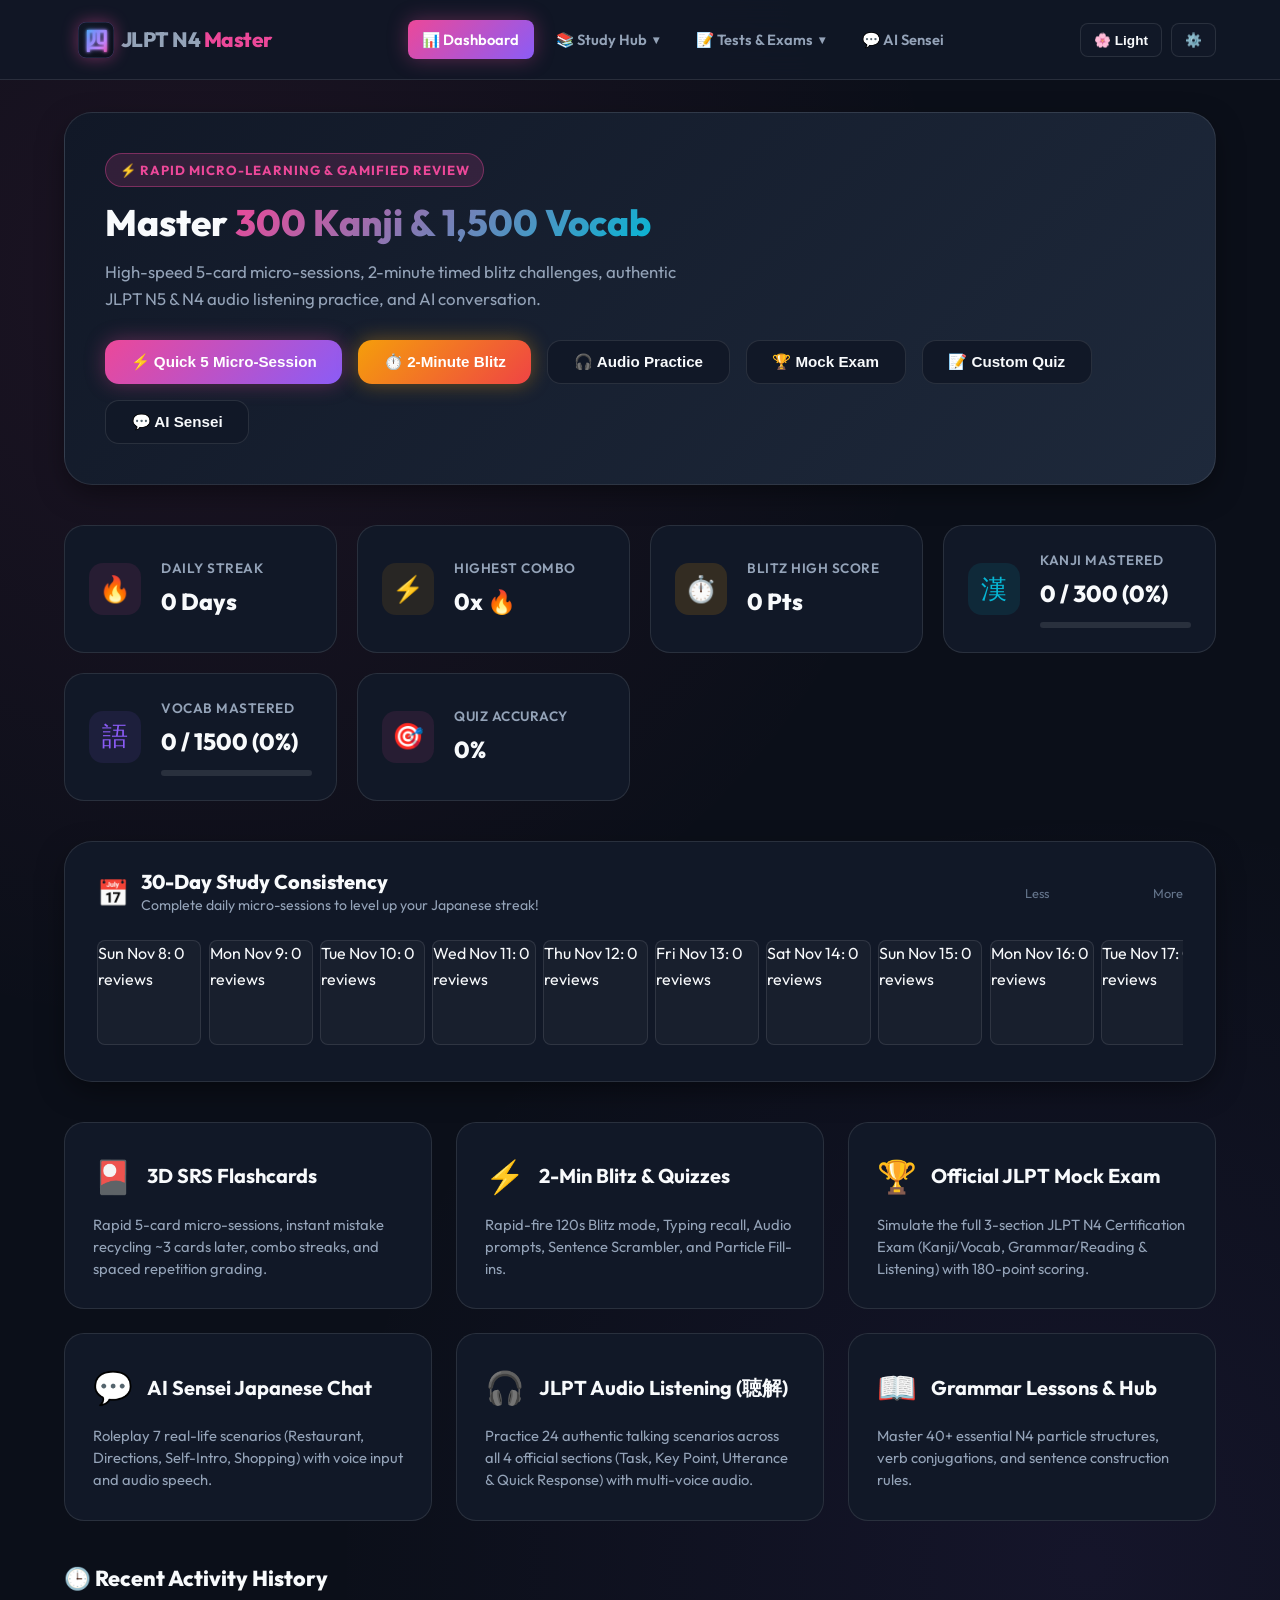
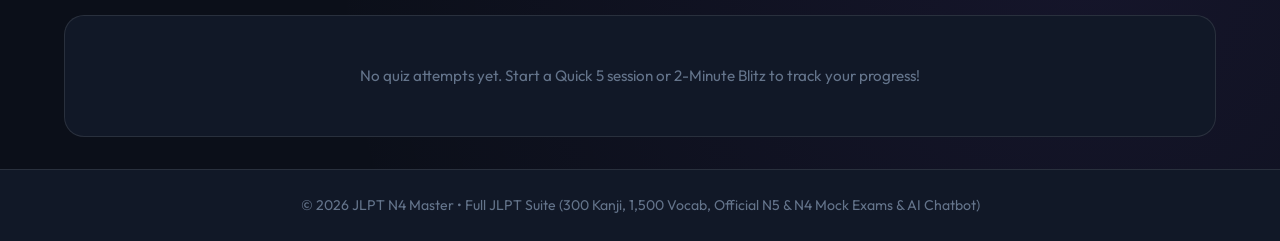
==== commit 58fec935: "feature: - update quiz items" ====
--- a/index.html
+++ b/index.html
@@ -600,14 +600,32 @@
           </div>
 
           <!-- Number of Questions -->
-          <div class="setup-field">
-            <label for="quiz-count-select">Number of Questions</label>
+          <div class="setup-field" id="quiz-count-setup-field">
+            <div style="display: flex; justify-content: space-between; align-items: center; margin-bottom: 0.5rem; flex-wrap: wrap; gap: 0.35rem;">
+              <label for="quiz-count-select" style="margin-bottom: 0;">Number of Questions</label>
+              <span id="quiz-available-count-badge" style="font-size: 0.78rem; font-weight: 700; color: var(--accent-primary); background: rgba(99, 102, 241, 0.12); padding: 0.15rem 0.55rem; border-radius: 999px; border: 1px solid rgba(99, 102, 241, 0.25);">
+                Available: 1,500 Items
+              </span>
+            </div>
             <select id="quiz-count-select" class="styled-select" style="width: 100%;">
-              <option value="5" selected>⚡ 5 Questions (Micro-Quiz)</option>
-              <option value="10">10 Questions (Standard)</option>
-              <option value="20">20 Questions</option>
-              <option value="50">50 Questions (Deep Study)</option>
+              <option value="5">⚡ 5 Questions (Micro-Quiz)</option>
+              <option value="10" selected>📝 10 Questions (Standard)</option>
+              <option value="20">🎯 20 Questions</option>
+              <option value="50">📚 50 Questions (Deep Study)</option>
+              <option value="100">💯 100 Questions (Century Challenge)</option>
+              <option value="max">🔥 All / Max (1,500 Questions)</option>
+              <option value="custom">✏️ Custom Count...</option>
             </select>
+            <div id="quiz-count-custom-row" class="hidden" style="margin-top: 0.5rem; display: flex; gap: 0.5rem; align-items: center;">
+              <input type="number" id="quiz-count-custom-input" class="styled-input" style="flex: 1;" placeholder="Enter question count" min="1" max="1500" value="10">
+              <button type="button" id="quiz-count-quick-max-btn" class="btn-secondary" style="padding: 0.5rem 0.9rem; font-size: 0.85rem; white-space: nowrap; font-weight: 600;">
+                Set Max
+              </button>
+            </div>
+            <div id="quiz-starred-empty-notice" class="hidden" style="margin-top: 0.5rem; font-size: 0.82rem; color: #f59e0b; background: rgba(245, 158, 11, 0.1); padding: 0.45rem 0.7rem; border-radius: 8px; border: 1px solid rgba(245, 158, 11, 0.25); display: flex; align-items: center; gap: 0.4rem;">
+              <span>⭐</span>
+              <span>No items starred yet. Click the star button (⭐) in Flashcards or Explore to pin favorites!</span>
+            </div>
           </div>
 
           <!-- Question Sequencing Algorithm -->
